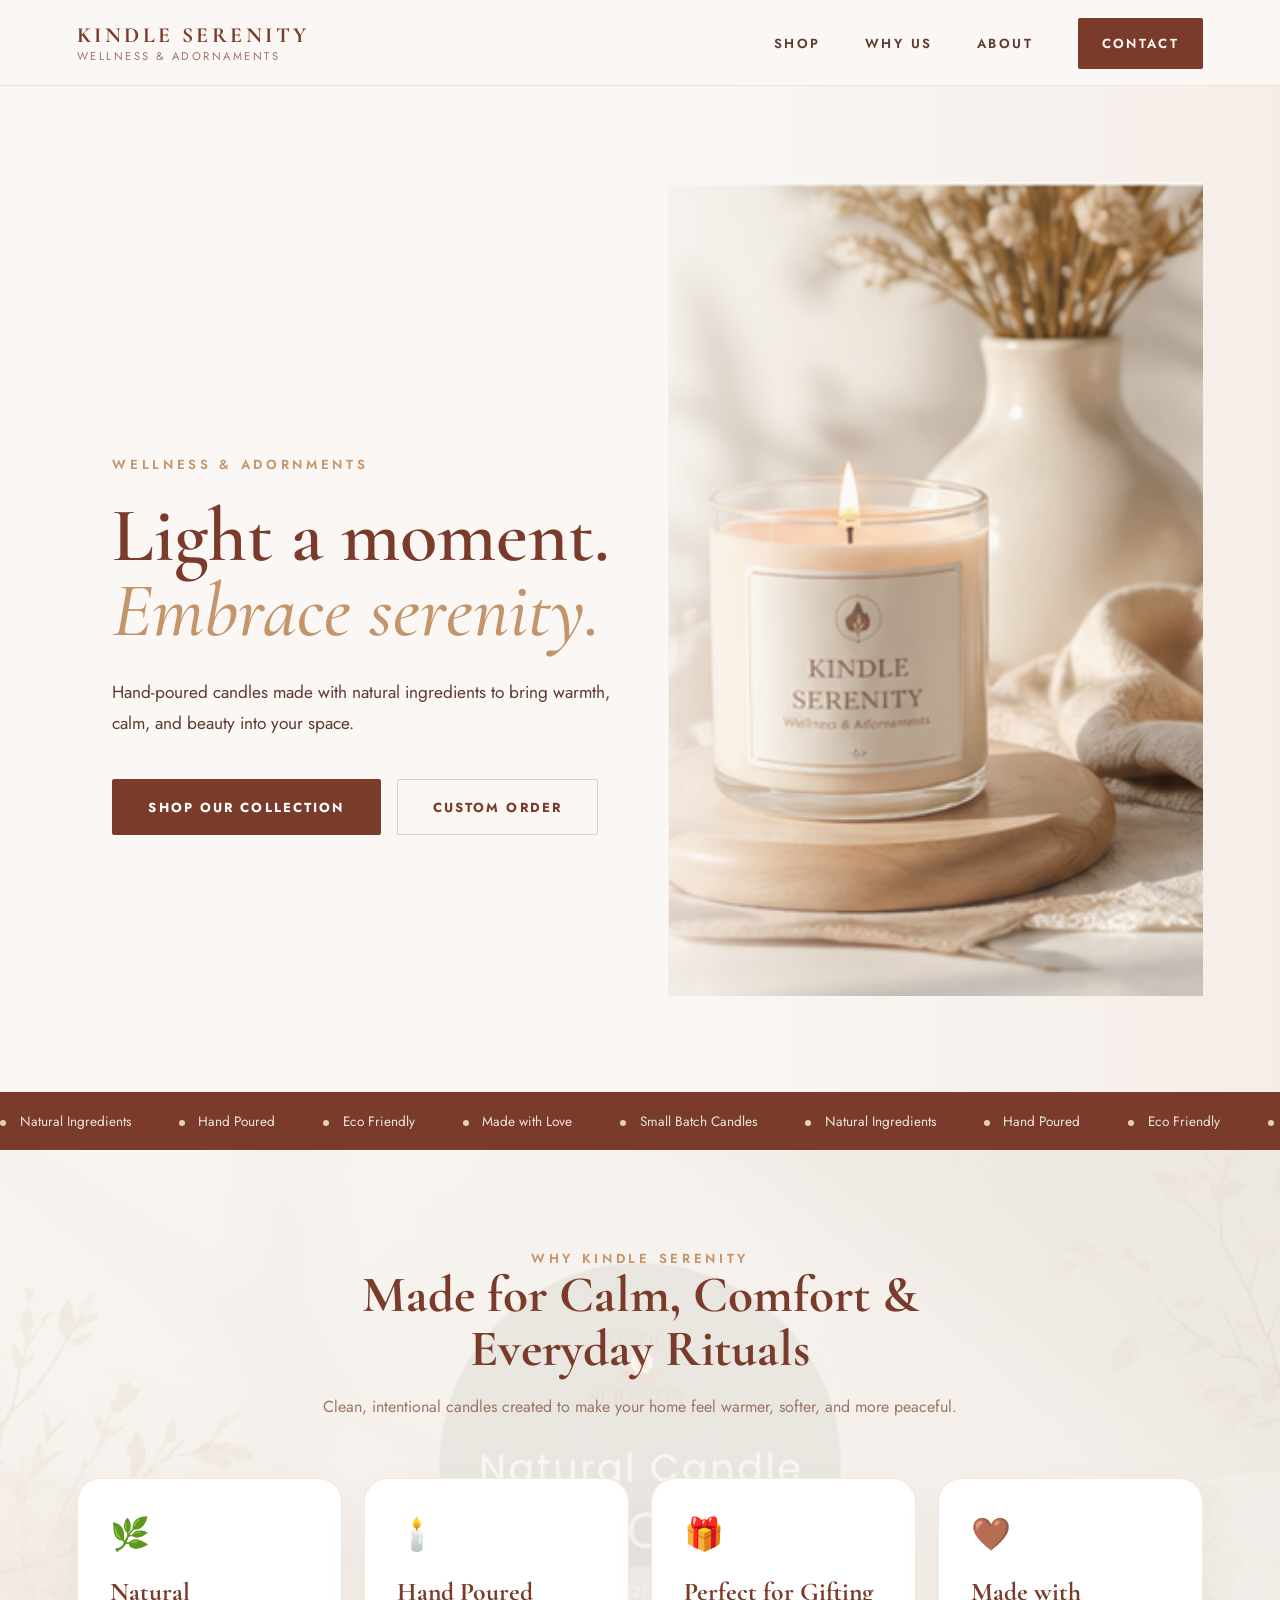
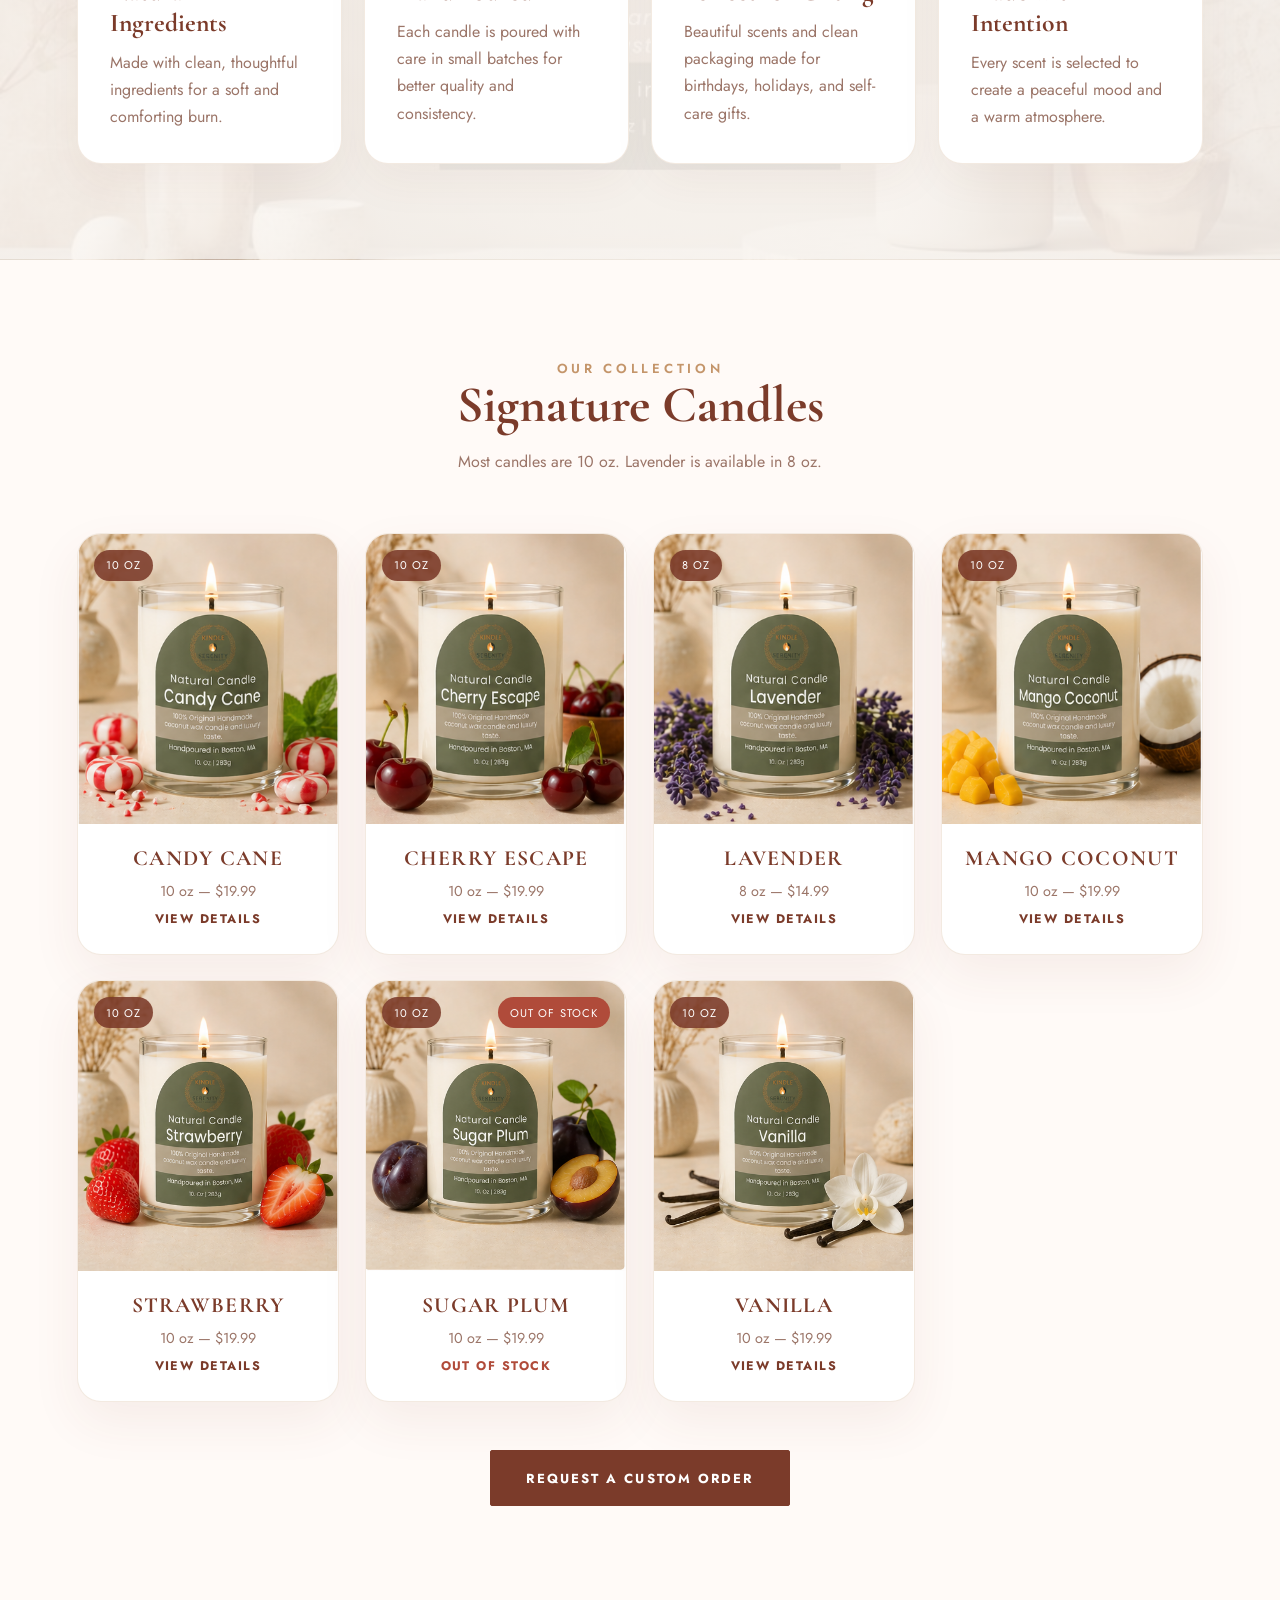
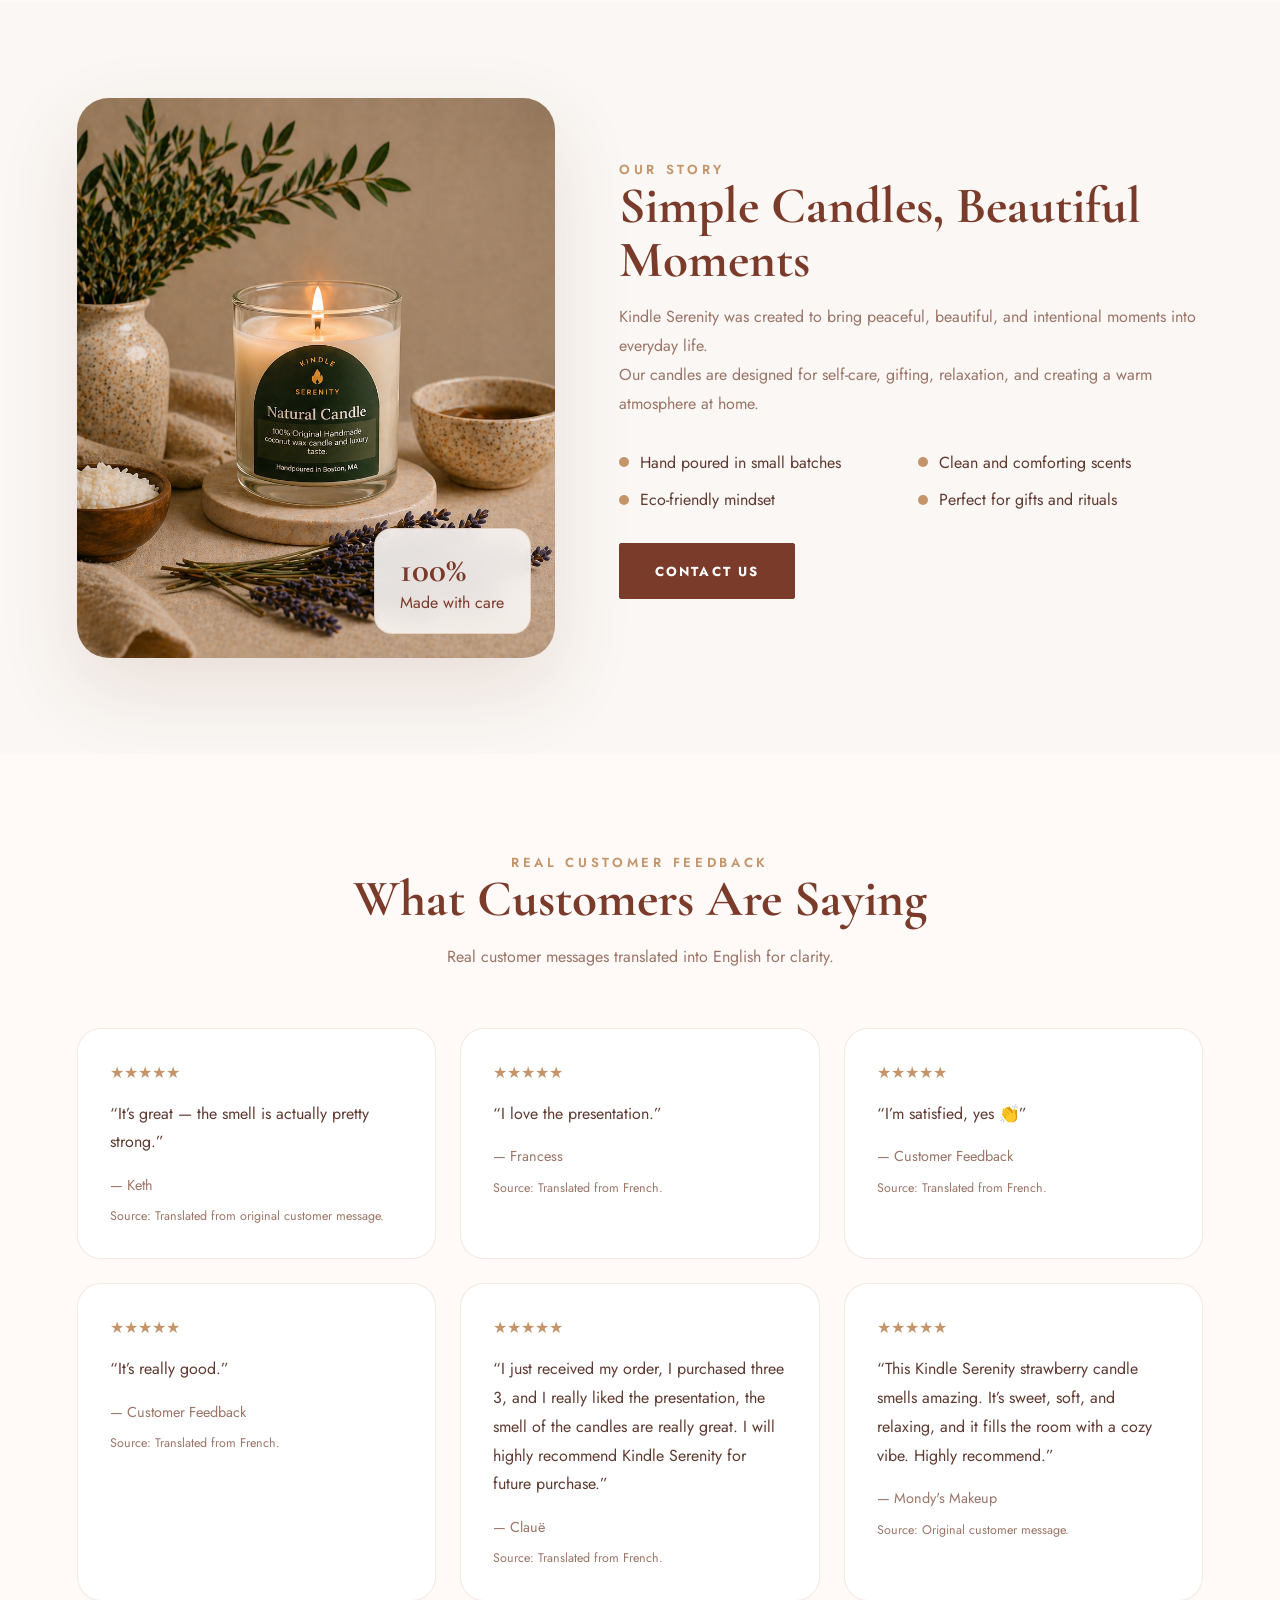
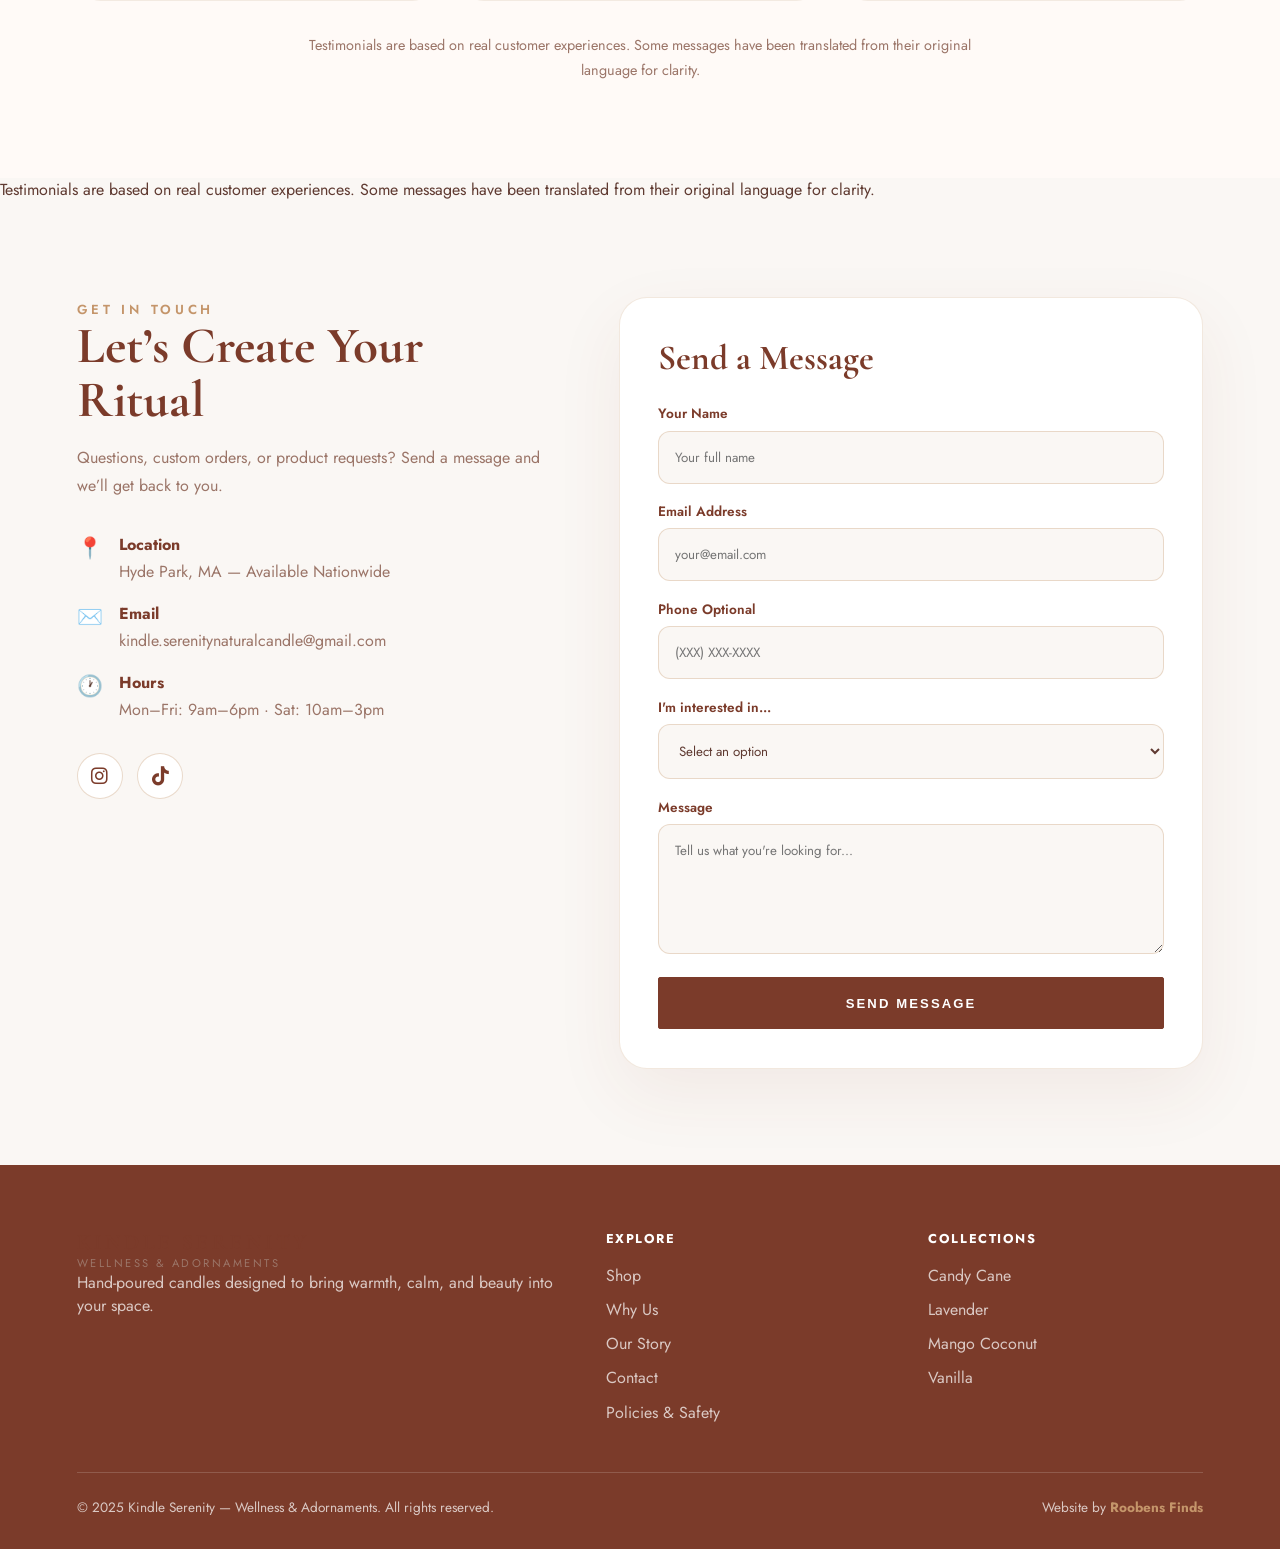
==== index.html @ 58df8ba9 "update product link" ====
<!DOCTYPE html>
<html lang="en">
<head>
  <meta charset="UTF-8" />
  <meta name="viewport" content="width=device-width, initial-scale=1.0" />

  <title>Kindle Serenity — Wellness & Adornaments</title>

  <meta name="description" content="Hand-poured candles and wellness products made with natural ingredients to bring warmth, calm, and beauty into your space." />
  <meta name="keywords" content="candles, wellness, handmade candles, soy candles, aromatherapy, gifts, Hyde Park MA" />

  <meta property="og:title" content="Kindle Serenity — Wellness & Adornaments" />
  <meta property="og:description" content="Hand-poured candles made with natural ingredients to bring warmth, calm, and beauty into your space." />
  <meta property="og:type" content="website" />
  <meta property="og:image" content="images/hero-candle.png" />

  <link rel="icon" type="image/x-icon" href="images/favicon.ico" />

  <link rel="preconnect" href="https://fonts.googleapis.com" />
  <link rel="preconnect" href="https://fonts.gstatic.com" crossorigin />
  <link href="https://fonts.googleapis.com/css2?family=Cormorant+Garamond:wght@400;500;600;700&family=Jost:wght@300;400;500;600&display=swap" rel="stylesheet" />

  <link rel="stylesheet" href="https://cdnjs.cloudflare.com/ajax/libs/font-awesome/6.5.1/css/all.min.css" />
  <link rel="stylesheet" href="style.css" />
</head>

<body>
  <nav>
    <a href="#home" class="nav-logo">
      <div class="nav-brand">
        <span class="brand-name">Kindle Serenity</span>
        <span class="brand-sub">Wellness & Adornaments</span>
      </div>
    </a>

    <ul class="nav-links">
      <li><a href="#shop">Shop</a></li>
      <li><a href="#services">Why Us</a></li>
      <li><a href="#about">About</a></li>
      <li><a href="#contact" class="nav-cta">Contact</a></li>
    </ul>

    <button class="hamburger" aria-label="Open menu">
      <span></span><span></span><span></span>
    </button>
  </nav>

  <div class="nav-overlay"></div>

  <div class="nav-mobile-menu">
    <button class="close-menu" aria-label="Close menu">✕</button>
    <a href="#shop">Shop</a>
    <a href="#services">Why Us</a>
    <a href="#about">About</a>
    <a href="#contact">Contact</a>
  </div>

  <section class="hero" id="home">
    <div class="hero-content">
      <span class="eyebrow">Wellness & Adornments</span>

      <h1 class="hero-title">Light a moment. <em>Embrace serenity.</em></h1>

      <p class="hero-subtitle">
        Hand-poured candles made with natural ingredients to bring warmth, calm, and beauty into your space.
      </p>

      <div class="hero-actions">
        <a href="#shop" class="btn-primary">Shop Our Collection</a>
        <a href="#contact" class="btn-outline">Custom Order</a>
      </div>
    </div>

    <div class="hero-image-wrap">
      <img src="images/hero-candle2.png" alt="Kindle Serenity candle lifestyle photo" />
      <div class="hero-image-overlay"></div>
    </div>
  </section>

 <div class="tagline-strip">
  <div class="tagline-track">
    <div class="tagline-content">
      <span class="tagline-item"><span class="dot"></span> Natural Ingredients</span>
      <span class="tagline-item"><span class="dot"></span> Hand Poured</span>
      <span class="tagline-item"><span class="dot"></span> Eco Friendly</span>
      <span class="tagline-item"><span class="dot"></span> Made with Love</span>
      <span class="tagline-item"><span class="dot"></span> Small Batch Candles</span>

      <!-- duplicate pou loop -->
      <span class="tagline-item"><span class="dot"></span> Natural Ingredients</span>
      <span class="tagline-item"><span class="dot"></span> Hand Poured</span>
      <span class="tagline-item"><span class="dot"></span> Eco Friendly</span>
      <span class="tagline-item"><span class="dot"></span> Made with Love</span>
      <span class="tagline-item"><span class="dot"></span> Small Batch Candles</span>
    </div>
  </div>
</div>

  <section class="services" id="services">
    <div class="section-header fade-up">
      <span class="eyebrow">Why Kindle Serenity</span>
      <h2>Made for Calm, Comfort & Everyday Rituals</h2>
      <p>Clean, intentional candles created to make your home feel warmer, softer, and more peaceful.</p>
    </div>

    <div class="services-grid">
      <div class="service-card fade-up">
        <div class="service-icon">🌿</div>
        <h3>Natural Ingredients</h3>
        <p>Made with clean, thoughtful ingredients for a soft and comforting burn.</p>
      </div>

      <div class="service-card fade-up">
        <div class="service-icon">🕯️</div>
        <h3>Hand Poured</h3>
        <p>Each candle is poured with care in small batches for better quality and consistency.</p>
      </div>

      <div class="service-card fade-up">
        <div class="service-icon">🎁</div>
        <h3>Perfect for Gifting</h3>
        <p>Beautiful scents and clean packaging made for birthdays, holidays, and self-care gifts.</p>
      </div>

      <div class="service-card fade-up">
        <div class="service-icon">🤎</div>
        <h3>Made with Intention</h3>
        <p>Every scent is selected to create a peaceful mood and a warm atmosphere.</p>
      </div>
    </div>
  </section>

  <section class="shop" id="shop">
    <div class="section-header fade-up">
      <span class="eyebrow">Our Collection</span>
      <h2>Signature Candles</h2>
      <p>Most candles are 10 oz. Lavender is available in 8 oz.</p>
    </div>

    <div class="products-grid">
      <button class="product-card product-open fade-up"
        data-name="Candy Cane"
        data-size="10 oz"
        data-price="19.99"
        data-stock="true"
        data-link="https://square.link/u/V3COmxSX"
        data-desc="A sweet holiday-inspired candle with a fresh candy cane aroma."
        data-made="100% original handmade coconut wax candle."
        data-benefit="Brings a cozy, cheerful, festive feeling to your space.">
        <div class="product-img">
          <img src="images/candy-cane.png" alt="Candy Cane candle" />
          <span class="product-badge">10 oz</span>
        </div>
        <div class="product-info">
          <div class="product-name">Candy Cane</div>
          <div class="product-sub">10 oz — $19.99</div>
          <div class="product-price">View Details</div>
        </div>
      </button>

      <button class="product-card product-open fade-up"
        data-name="Cherry Escape"
        data-size="10 oz"
        data-price="19.99"
        data-stock="true"
        data-link="https://square.link/u/duuDBmEb"
        data-desc="A soft cherry scent made for a sweet and relaxing mood."
        data-made="100% original handmade coconut wax candle."
        data-benefit="Helps your space feel warm, playful, and inviting.">
        <div class="product-img">
          <img src="images/cherry-escape.png" alt="Cherry Escape candle" />
          <span class="product-badge">10 oz</span>
        </div>
        <div class="product-info">
          <div class="product-name">Cherry Escape</div>
          <div class="product-sub">10 oz — $19.99</div>
          <div class="product-price">View Details</div>
        </div>
      </button>

      <button class="product-card product-open fade-up"
        data-name="Lavender"
        data-size="8 oz"
        data-price="14.99"
        data-stock="true"
        data-link="https://square.link/u/D8dSGrRm"
        data-desc="A calming lavender candle made for slow evenings and peaceful moments."
        data-made="100% original handmade coconut wax candle."
        data-benefit="Creates a relaxing mood for rest, self-care, and winding down.">
        <div class="product-img">
          <img src="images/lavender.png" alt="Lavender candle" />
          <span class="product-badge">8 oz</span>
        </div>
        <div class="product-info">
          <div class="product-name">Lavender</div>
          <div class="product-sub">8 oz — $14.99</div>
          <div class="product-price">View Details</div>
        </div>
      </button>

      <button class="product-card product-open fade-up"
        data-name="Mango Coconut"
        data-size="10 oz"
        data-price="19.99"
        data-stock="true"
        data-link="https://square.link/u/b38KRJji"
        data-desc="A tropical mango and coconut scent with a soft creamy finish."
        data-made="100% original handmade coconut wax candle."
        data-benefit="Makes your room feel fresh, sunny, and vacation-like.">
        <div class="product-img">
          <img src="images/mango-coconut.png" alt="Mango Coconut candle" />
          <span class="product-badge">10 oz</span>
        </div>
        <div class="product-info">
          <div class="product-name">Mango Coconut</div>
          <div class="product-sub">10 oz — $19.99</div>
          <div class="product-price">View Details</div>
        </div>
      </button>

      <button class="product-card product-open fade-up"
        data-name="Strawberry"
        data-size="10 oz"
        data-price="19.99"
        data-stock="true"
        data-link="https://square.link/u/KzMRFZJS"
        data-desc="A sweet strawberry candle with a soft fruity aroma."
        data-made="100% original handmade coconut wax candle."
        data-benefit="Adds a warm, sweet, and comforting scent to your home.">
        <div class="product-img">
          <img src="images/strawberry.png" alt="Strawberry candle" />
          <span class="product-badge">10 oz</span>
        </div>
        <div class="product-info">
          <div class="product-name">Strawberry</div>
          <div class="product-sub">10 oz — $19.99</div>
          <div class="product-price">View Details</div>
        </div>
      </button>

      <button class="product-card product-open fade-up"
        data-name="Sugar Plum"
        data-size="10 oz"
        data-price="19.99"
        data-stock="false"
        data-link="https://square.link/u/liQtali7"
        data-desc="A rich plum-inspired candle with a smooth sweet scent."
        data-made="100% original handmade coconut wax candle."
        data-benefit="Creates a soft, elegant, and cozy atmosphere.">
        <div class="product-img">
          <img src="images/sugar-plum.png" alt="Sugar Plum candle" />
          <span class="product-badge">10 oz</span>
          <span class="out-badge">Out of stock</span>
        </div>
        <div class="product-info">
          <div class="product-name">Sugar Plum</div>
          <div class="product-sub">10 oz — $19.99</div>
          <div class="product-price out-text">Out of Stock</div>
        </div>
      </button>

      <button class="product-card product-open fade-up"
        data-name="Vanilla"
        data-size="10 oz"
        data-price="19.99"
        data-stock="true"
        data-link="https://square.link/u/EAZxdTpg"
        data-desc="A classic vanilla candle with a soft creamy scent."
        data-made="100% original handmade coconut wax candle."
        data-benefit="Brings warmth, comfort, and a clean cozy feeling.">
        <div class="product-img">
          <img src="images/vanilla.png" alt="Vanilla candle" />
          <span class="product-badge">10 oz</span>
        </div>
        <div class="product-info">
          <div class="product-name">Vanilla</div>
          <div class="product-sub">10 oz — $19.99</div>
          <div class="product-price">View Details</div>
        </div>
      </button>
    </div>

    <a href="#contact" class="btn-primary fade-up">Request a Custom Order</a>
  </section>

  <div class="product-modal" id="productModal">
    <div class="product-modal-card">
      <button class="modal-close" id="modalClose" aria-label="Close product details">×</button>

      <img id="modalImg" src="images/hero-candle2.png" alt="Kindle Serenity candle" />

      <div class="modal-content">
        <span class="eyebrow" id="modalSize">10 oz</span>
        <h3 id="modalName">Candle</h3>
        <p id="modalDesc"></p>

        <div class="modal-detail">
          <strong>Made with:</strong>
          <span id="modalMade"></span>
        </div>

        <div class="modal-detail">
          <strong>Benefit:</strong>
          <span id="modalBenefit"></span>
        </div>

        <div class="modal-stock" id="modalStock"></div>

        <div class="modal-actions">
          <a id="buyButton" class="btn-primary" href="#" target="_blank" rel="noopener">Buy Now</a>
        </div>
      </div>
    </div>
  </div>

  <section class="about" id="about">
    <div class="about-image-wrap fade-up">
      <img src="images/about-page.png" alt="Kindle Serenity handmade candle" />
      <div class="about-accent-box">
        <span class="big-num">100%</span>
        <span>Made with care</span>
      </div>
    </div>

    <div class="about-content fade-up">
      <span class="eyebrow">Our Story</span>
      <h2>Simple Candles, Beautiful Moments</h2>

      <p>Kindle Serenity was created to bring peaceful, beautiful, and intentional moments into everyday life.</p>
      <p>Our candles are designed for self-care, gifting, relaxation, and creating a warm atmosphere at home.</p>

      <div class="about-values">
        <div class="value-item"><span class="value-icon"></span><span class="value-text">Hand poured in small batches</span></div>
        <div class="value-item"><span class="value-icon"></span><span class="value-text">Clean and comforting scents</span></div>
        <div class="value-item"><span class="value-icon"></span><span class="value-text">Eco-friendly mindset</span></div>
        <div class="value-item"><span class="value-icon"></span><span class="value-text">Perfect for gifts and rituals</span></div>
      </div>

      <a href="#contact" class="btn-primary">Contact Us</a>
    </div>
  </section>

  <section class="testimonials">
  <div class="section-header fade-up">
    <span class="eyebrow">Real Customer Feedback</span>
    <h2>What Customers Are Saying</h2>
    <p>Real customer messages translated into English for clarity.</p>
  </div>

  <div class="testimonials-grid">
    <div class="testimonial-card fade-up">
      <div class="stars">★★★★★</div>
      <p class="testimonial-text">“It’s great — the smell is actually pretty strong.”</p>
      <span class="testimonial-author">— Keth</span>
      <small class="testimonial-source">Source: Translated from original customer message.</small>
    </div>

    <div class="testimonial-card fade-up">
      <div class="stars">★★★★★</div>
      <p class="testimonial-text">“I love the presentation.”</p>
      <span class="testimonial-author">— Francess</span>
      <small class="testimonial-source">Source: Translated from French.</small>
    </div>

    <div class="testimonial-card fade-up">
      <div class="stars">★★★★★</div>
      <p class="testimonial-text">“I’m satisfied, yes 👏”</p>
      <span class="testimonial-author">— Customer Feedback</span>
      <small class="testimonial-source">Source: Translated from French.</small>
    </div>

    <div class="testimonial-card fade-up">
      <div class="stars">★★★★★</div>
      <p class="testimonial-text">“It’s really good.”</p>
      <span class="testimonial-author">— Customer Feedback</span>
      <small class="testimonial-source">Source: Translated from French.</small>
    </div>

    <div class="testimonial-card fade-up">
      <div class="stars">★★★★★</div>
      <p class="testimonial-text">“I just received my order, I purchased three 3, and I really liked the presentation, the smell of the candles are really great. I will highly recommend Kindle Serenity for future purchase.”</p>
      <span class="testimonial-author">— Clauë</span>
      <small class="testimonial-source">Source: Translated from French.</small>
    </div>

    <div class="testimonial-card fade-up">
      <div class="stars">★★★★★</div>
      <p class="testimonial-text">“This Kindle Serenity strawberry candle smells amazing. It’s sweet, soft, and relaxing, and it fills the room with a cozy vibe. Highly recommend.”</p>
      <span class="testimonial-author">— Mondy's Makeup</span>
      <small class="testimonial-source">Source: Original customer message.</small>
    </div>
  </div>

  <p class="testimonial-disclaimer">
    Testimonials are based on real customer experiences. Some messages have been translated from their original language for clarity.
  </p>
</section>

  <p class="disclaimer">
  Testimonials are based on real customer experiences. Some messages have been translated from their original language for clarity.
</p>

  <section class="contact" id="contact">
    <div class="contact-info fade-up">
      <span class="eyebrow">Get in Touch</span>
      <h2>Let’s Create Your Ritual</h2>
      <p>Questions, custom orders, or product requests? Send a message and we’ll get back to you.</p>

      <div class="contact-details">
        <div class="contact-item">
          <span class="contact-item-icon">📍</span>
          <div>
            <div class="contact-item-label">Location</div>
            <div class="contact-item-text">Hyde Park, MA — Available Nationwide</div>
          </div>
        </div>

        <div class="contact-item">
          <span class="contact-item-icon">✉️</span>
          <div>
            <div class="contact-item-label">Email</div>
            <div class="contact-item-text">kindle.serenitynaturalcandle@gmail.com</div>
          </div>
        </div>

        <div class="contact-item">
          <span class="contact-item-icon">🕐</span>
          <div>
            <div class="contact-item-label">Hours</div>
            <div class="contact-item-text">Mon–Fri: 9am–6pm · Sat: 10am–3pm</div>
          </div>
        </div>
      </div>

      <div class="social-links">
        <a href="https://www.instagram.com/kindleserenity26?igsh=MTl3ZnNjaGIzZ3Q0aQ%3D%3D&utm_source=qr" class="social-link" target="_blank" rel="noopener" aria-label="Instagram">
          <i class="fa-brands fa-instagram"></i>
        </a>

        <a href="https://www.tiktok.com/@kindleserenity?_r=1&_t=ZT-95xJ1RJvcyb" class="social-link" target="_blank" rel="noopener" aria-label="TikTok">
          <i class="fa-brands fa-tiktok"></i>
        </a>
      </div>
    </div>

    <div class="contact-form-wrap fade-up">
      <h3>Send a Message</h3>

      <form id="contactForm" action="https://formspree.io/f/xgodwnzk" method="POST">
        <div class="form-group">
          <label for="name">Your Name</label>
          <input type="text" id="name" name="name" placeholder="Your full name" required />
        </div>

        <div class="form-group">
          <label for="email">Email Address</label>
          <input type="email" id="email" name="email" placeholder="your@email.com" required />
        </div>

        <div class="form-group">
          <label for="phone">Phone Optional</label>
          <input type="tel" id="phone" name="phone" placeholder="(XXX) XXX-XXXX" />
        </div>

        <div class="form-group">
          <label for="interest">I'm interested in...</label>
          <select id="interest" name="interest">
            <option value="">Select an option</option>
            <option>Candles</option>
            <option>Custom Order</option>
            <option>Gift Set</option>
            <option>Wholesale / Bulk Order</option>
          </select>
        </div>

        <div class="form-group">
          <label for="message">Message</label>
          <textarea id="message" name="message" placeholder="Tell us what you're looking for..."></textarea>
        </div>

        <button type="submit" class="btn-submit">Send Message</button>
      </form>
    </div>
  </section>

  <footer>
    <div class="footer-grid">
      <div class="footer-brand">
        <div class="brand-name">Kindle Serenity</div>
        <div class="brand-sub">Wellness & Adornaments</div>
        <p>Hand-poured candles designed to bring warmth, calm, and beauty into your space.</p>
      </div>

      <div class="footer-col">
        <h4>Explore</h4>
        <ul>
          <li><a href="#shop">Shop</a></li>
          <li><a href="#services">Why Us</a></li>
          <li><a href="#about">Our Story</a></li>
          <li><a href="#contact">Contact</a></li>
          <li><a href="policy.html">Policies & Safety</a></li>
        </ul>
      </div>

      <div class="footer-col">
        <h4>Collections</h4>
        <ul>
          <li><a href="#shop">Candy Cane</a></li>
          <li><a href="#shop">Lavender</a></li>
          <li><a href="#shop">Mango Coconut</a></li>
          <li><a href="#shop">Vanilla</a></li>
        </ul>
      </div>
    </div>

    <div class="footer-bottom">
      <p>© 2025 Kindle Serenity — Wellness & Adornaments. All rights reserved.</p>
      <p>Website by <strong style="color:var(--tan)">Roobens Finds</strong></p>
    </div>
  </footer>

  <script src="main.js"></script>
</body>
</html>
---- style.css ----
:root {
  --cream: #f5ede8;
  --off-white: #faf7f4;
  --espresso: #7b3b2a;
  --tan: #c4956a;
  --soft-tan: #e8cebc;
  --text: #5f3a31;
  --muted: #9b7568;
  --line: rgba(123, 59, 42, 0.08);
  --danger: #b04b3a;
}

* {
  box-sizing: border-box;
  margin: 0;
  padding: 0;
}

html {
  scroll-behavior: smooth;
}

body {
  font-family: "Jost", sans-serif;
  background: var(--off-white);
  color: var(--text);
}

img {
  max-width: 100%;
  display: block;
}

a {
  color: inherit;
  text-decoration: none;
}

/* NAV */
nav {
  height: 86px;
  padding: 0 6%;
  display: flex;
  align-items: center;
  justify-content: space-between;
  background: rgba(250, 247, 244, 0.96);
  border-bottom: 1px solid rgba(196, 149, 106, 0.22);
  position: sticky;
  top: 0;
  z-index: 100;
  backdrop-filter: blur(14px);
}

.brand-name {
  font-family: "Cormorant Garamond", serif;
  display: block;
  font-size: 1.35rem;
  letter-spacing: 0.16em;
  text-transform: uppercase;
  color: var(--espresso);
  font-weight: 700;
}

.brand-sub {
  display: block;
  font-size: 0.7rem;
  letter-spacing: 0.22em;
  text-transform: uppercase;
  color: var(--muted);
}

.nav-links {
  list-style: none;
  display: flex;
  align-items: center;
  gap: 2.8rem;
}

.nav-links a {
  font-size: 0.82rem;
  letter-spacing: 0.18em;
  text-transform: uppercase;
  font-weight: 600;
  color: var(--text);
}

.nav-cta {
  background: var(--espresso);
  color: #fff !important;
  padding: 1rem 1.5rem;
  border-radius: 2px;
}

.hamburger,
.close-menu {
  display: none;
}

/* HERO */
.hero {
  min-height: calc(100vh - 86px);
  display: grid;
  grid-template-columns: 1.05fr 0.95fr;
  position: relative;
  overflow: hidden;
  background: linear-gradient(90deg, var(--off-white) 0%, var(--off-white) 52%, var(--cream) 100%);
}

.hero::before {
  content: "";
  position: absolute;
  top: 0;
  bottom: 0;
  left: 53%;
  width: 1px;
  background: linear-gradient(to bottom, transparent, rgba(123, 59, 42, 0.035), transparent);
  opacity: 0.55;
  z-index: 2;
}

.hero-content {
  padding: 13rem 6% 6rem;
  display: flex;
  flex-direction: column;
  justify-content: center;
  z-index: 3;
}

.eyebrow {
  color: var(--tan);
  text-transform: uppercase;
  letter-spacing: 0.28em;
  font-size: 0.82rem;
  font-weight: 600;
  margin-bottom: 1.5rem;
}

.hero-title {
  font-family: "Cormorant Garamond", serif;
  font-size: clamp(3.5rem, 6vw, 6.4rem);
  line-height: 0.98;
  color: var(--espresso);
  font-weight: 600;
  max-width: 740px;
  margin-bottom: 1.8rem;
}

.hero-title em {
  color: var(--tan);
  font-style: italic;
  font-weight: 500;
}

.hero-subtitle {
  max-width: 560px;
  font-size: 1.08rem;
  line-height: 1.8;
  color: var(--text);
  margin-bottom: 2.5rem;
}

.hero-actions {
  display: flex;
  gap: 1rem;
  flex-wrap: wrap;
}

.btn-primary,
.btn-outline,
.btn-submit {
  display: inline-flex;
  align-items: center;
  justify-content: center;
  padding: 1.1rem 2.2rem;
  border-radius: 2px;
  text-transform: uppercase;
  letter-spacing: 0.16em;
  font-size: 0.82rem;
  font-weight: 700;
  cursor: pointer;
}

.btn-primary,
.btn-submit {
  background: var(--espresso);
  color: #fff;
  border: 1px solid var(--espresso);
}

.btn-outline {
  background: transparent;
  color: var(--espresso);
  border: 1px solid rgba(123, 59, 42, 0.22);
}

.hero-image-wrap {
  position: relative;
  height: calc(100vh - 86px);
  overflow: hidden;
  border-left: 1px solid rgba(123, 59, 42, 0.035);
}

.hero-image-wrap img {
  width: 100%;
  height: 100%;
  object-fit: cover;
  object-position: center;
  filter: saturate(0.95) contrast(0.98);
}

.hero-image-overlay {
  position: absolute;
  inset: 0;
  background: linear-gradient(90deg, rgba(250, 247, 244, 0.72) 0%, rgba(250, 247, 244, 0.22) 35%, rgba(250, 247, 244, 0.04) 100%);
}

/* TAGLINE */
.tagline-strip {
  background: var(--espresso);
  padding: 1.2rem 0;
  overflow: hidden;
  position: relative;
}

.tagline-track {
  width: 100%;
  overflow: hidden;
}

.tagline-content {
  display: flex;
  gap: 3rem;
  width: max-content;
  animation: scrollTagline 20s linear infinite;
}

.tagline-item {
  color: rgba(255,255,255,0.85);
  font-size: 0.85rem;
  white-space: nowrap;
}

.dot {
  width: 6px;
  height: 6px;
  background: var(--soft-tan);
  border-radius: 50%;
  display: inline-block;
  margin-right: 0.6rem;
}

@keyframes scrollTagline {
  0% {
    transform: translateX(0%);
  }
  100% {
    transform: translateX(-50%);
  }
}

/* SECTIONS */
section {
  padding: 6rem 6%;
}

.section-header {
  text-align: center;
  max-width: 720px;
  margin: 0 auto 3.5rem;
}

.section-header h2,
.about-content h2,
.contact-info h2 {
  font-family: "Cormorant Garamond", serif;
  color: var(--espresso);
  font-size: clamp(2.4rem, 4vw, 4rem);
  line-height: 1.05;
  margin-bottom: 1rem;
}

.section-header p,
.about-content p,
.contact-info p {
  color: var(--muted);
  line-height: 1.8;
  font-size: 1rem;
}

/* SERVICES */
.services {
  position: relative;
  background:
    linear-gradient(
      rgba(250, 247, 244, 0.88),
      rgba(250, 247, 244, 0.88)
    ),
    url("images/services-bg.png");
  background-size: cover;
  background-position: center;
  background-repeat: no-repeat;
}

.services-grid,
.services .section-header {
  position: relative;
  z-index: 2;
}

.services-grid {
  display: grid;
  grid-template-columns: repeat(4, 1fr);
  gap: 1.4rem;
}

.service-card {
  background: #fff;
  border: 1px solid rgba(196, 149, 106, 0.2);
  padding: 2rem;
  border-radius: 24px;
  box-shadow: 0 18px 45px rgba(123, 59, 42, 0.05);
}

.service-icon {
  font-size: 2rem;
  margin-bottom: 1.2rem;
}

.service-card h3 {
  font-family: "Cormorant Garamond", serif;
  color: var(--espresso);
  font-size: 1.6rem;
  margin-bottom: 0.7rem;
}

.service-card p {
  color: var(--muted);
  line-height: 1.7;
}

/* PRODUCTS */
.shop {
  background: #fffaf7;
  text-align: center;
}

.products-grid {
  display: grid;
  grid-template-columns: repeat(4, 1fr);
  gap: 1.6rem;
  margin-bottom: 3rem;
}

.product-card {
  background: #fff;
  border-radius: 24px;
  overflow: hidden;
  border: 1px solid rgba(196, 149, 106, 0.2);
  box-shadow: 0 20px 50px rgba(123, 59, 42, 0.07);
  transition: transform 0.25s ease, box-shadow 0.25s ease;
  padding: 0;
  cursor: pointer;
  font-family: inherit;
  text-align: left;
}

.product-card:hover {
  transform: translateY(-6px);
  box-shadow: 0 30px 70px rgba(123, 59, 42, 0.12);
}

.product-img {
  position: relative;
  height: 290px;
  background: var(--cream);
  overflow: hidden;
}

.product-img img {
  width: 100%;
  height: 100%;
  object-fit: cover;
}

.product-badge,
.out-badge {
  position: absolute;
  top: 1rem;
  border-radius: 999px;
  color: white;
  padding: 0.45rem 0.75rem;
  font-size: 0.7rem;
  letter-spacing: 0.1em;
  text-transform: uppercase;
}

.product-badge {
  left: 1rem;
  background: rgba(123, 59, 42, 0.88);
}

.out-badge {
  right: 1rem;
  background: var(--danger);
}

.product-info {
  padding: 1.3rem 1rem 1.6rem;
  text-align: center;
}

.product-name {
  font-family: "Cormorant Garamond", serif;
  color: var(--espresso);
  text-transform: uppercase;
  font-weight: 700;
  letter-spacing: 0.06em;
  font-size: 1.35rem;
}

.product-sub {
  color: var(--muted);
  font-size: 0.9rem;
  margin: 0.6rem 0;
}

.product-price {
  color: var(--espresso);
  font-weight: 700;
  text-transform: uppercase;
  letter-spacing: 0.12em;
  font-size: 0.78rem;
}

.out-text {
  color: var(--danger);
}

/* PRODUCT MODAL */
.product-modal {
  position: fixed;
  inset: 0;
  background: rgba(52, 30, 22, 0.45);
  backdrop-filter: blur(8px);
  display: none;
  align-items: center;
  justify-content: center;
  padding: 1.5rem;
  z-index: 999;
}

.product-modal.active {
  display: flex;
}

.product-modal-card {
  width: min(920px, 100%);
  background: var(--off-white);
  border-radius: 28px;
  overflow: hidden;
  display: grid;
  grid-template-columns: 0.9fr 1fr;
  position: relative;
  box-shadow: 0 40px 120px rgba(0, 0, 0, 0.25);
}

.product-modal-card img {
  width: 100%;
  height: 100%;
  min-height: 480px;
  object-fit: cover;
}

.modal-content {
  padding: 3rem;
}

.modal-content h3 {
  font-family: "Cormorant Garamond", serif;
  color: var(--espresso);
  font-size: 3rem;
  text-transform: uppercase;
  line-height: 1;
  margin-bottom: 1rem;
}

.modal-content p {
  color: var(--muted);
  line-height: 1.8;
  margin-bottom: 1.4rem;
}

.modal-detail {
  display: grid;
  gap: 0.3rem;
  margin-bottom: 1rem;
  color: var(--muted);
}

.modal-detail strong {
  color: var(--espresso);
}

.modal-stock {
  margin-top: 1rem;
  color: var(--danger);
  font-weight: 700;
}

.modal-actions {
  display: flex;
  gap: 1rem;
  flex-wrap: wrap;
  margin-top: 2rem;
}

.modal-close {
  position: absolute;
  top: 1rem;
  right: 1rem;
  width: 42px;
  height: 42px;
  border-radius: 999px;
  border: 1px solid rgba(123, 59, 42, 0.18);
  background: rgba(250, 247, 244, 0.92);
  color: var(--espresso);
  font-size: 1.8rem;
  cursor: pointer;
  z-index: 3;
}

/* ABOUT */
.about {
  display: grid;
  grid-template-columns: 0.9fr 1.1fr;
  gap: 4rem;
  align-items: center;
  background: var(--off-white);
}

.about-image-wrap {
  position: relative;
  border-radius: 32px;
  overflow: hidden;
  box-shadow: 0 30px 80px rgba(123, 59, 42, 0.13);
}

.about-image-wrap img {
  width: 100%;
  height: 560px;
  object-fit: cover;
}

.about-accent-box {
  position: absolute;
  bottom: 1.5rem;
  right: 1.5rem;
  background: rgba(250, 247, 244, 0.9);
  backdrop-filter: blur(10px);
  padding: 1.2rem 1.6rem;
  border-radius: 18px;
  color: var(--espresso);
  border: 1px solid rgba(196, 149, 106, 0.28);
}

.big-num {
  font-family: "Cormorant Garamond", serif;
  display: block;
  font-size: 2.2rem;
  font-weight: 700;
}

.about-values {
  display: grid;
  grid-template-columns: repeat(2, 1fr);
  gap: 0.9rem;
  margin: 2rem 0;
}

.value-item {
  display: flex;
  gap: 0.7rem;
  align-items: center;
  color: var(--text);
}

.value-icon {
  width: 10px;
  height: 10px;
  border-radius: 50%;
  background: var(--tan);
}

/* TESTIMONIALS */
.testimonials {
  background: #fffaf7;
}

.testimonials-grid {
  display: grid;
  grid-template-columns: repeat(3, 1fr);
  gap: 1.5rem;
}

.testimonial-card {
  background: #fff;
  border-radius: 24px;
  padding: 2rem;
  border: 1px solid rgba(196, 149, 106, 0.2);
}

.stars {
  color: var(--tan);
  margin-bottom: 1rem;
}

.testimonial-text {
  color: var(--text);
  line-height: 1.8;
  margin-bottom: 1rem;
}

.testimonial-author {
  color: var(--muted);
  font-size: 0.9rem;
}

/* CONTACT */
.contact {
  display: grid;
  grid-template-columns: 0.9fr 1.1fr;
  gap: 4rem;
  background: var(--off-white);
}

.contact-details {
  display: grid;
  gap: 1.2rem;
  margin: 2rem 0;
}

.contact-item {
  display: flex;
  gap: 1rem;
  align-items: flex-start;
}

.contact-item-icon {
  font-size: 1.3rem;
}

.contact-item-label {
  font-weight: 700;
  color: var(--espresso);
  margin-bottom: 0.25rem;
}

.contact-item-text {
  color: var(--muted);
}

.social-links {
  display: flex;
  gap: 0.9rem;
}

.social-link {
  width: 46px;
  height: 46px;
  border-radius: 999px;
  background: #fff;
  border: 1px solid rgba(196, 149, 106, 0.35);
  color: var(--espresso);
  display: flex;
  align-items: center;
  justify-content: center;
  font-size: 1.2rem;
  transition: 0.25s ease;
}

.social-link:hover {
  background: var(--espresso);
  color: #fff;
  transform: translateY(-3px);
}

.contact-form-wrap {
  background: #fff;
  border-radius: 28px;
  padding: 2.4rem;
  border: 1px solid rgba(196, 149, 106, 0.22);
  box-shadow: 0 25px 70px rgba(123, 59, 42, 0.07);
}

.contact-form-wrap h3 {
  font-family: "Cormorant Garamond", serif;
  color: var(--espresso);
  font-size: 2.2rem;
  margin-bottom: 1.5rem;
}

.form-group {
  margin-bottom: 1.1rem;
}

label {
  display: block;
  color: var(--espresso);
  font-size: 0.85rem;
  margin-bottom: 0.45rem;
  font-weight: 600;
}

input,
select,
textarea {
  width: 100%;
  border: 1px solid rgba(196, 149, 106, 0.32);
  background: var(--off-white);
  padding: 1rem;
  border-radius: 12px;
  color: var(--text);
  font-family: inherit;
}

textarea {
  min-height: 130px;
  resize: vertical;
}

.btn-submit {
  width: 100%;
}

/* FOOTER */
footer {
  background: var(--espresso);
  color: #fff;
  padding: 4rem 6% 2rem;
}

.footer-grid {
  display: grid;
  grid-template-columns: 1.4fr 0.8fr 0.8fr;
  gap: 3rem;
  margin-bottom: 3rem;
}

.footer-brand p,
.footer-col a,
.footer-bottom {
  color: rgba(255, 255, 255, 0.72);
}

.footer-col h4 {
  color: #fff;
  margin-bottom: 1rem;
  letter-spacing: 0.12em;
  text-transform: uppercase;
  font-size: 0.8rem;
}

.footer-col ul {
  list-style: none;
  display: grid;
  gap: 0.7rem;
}

.footer-bottom {
  border-top: 1px solid rgba(255, 255, 255, 0.16);
  padding-top: 1.5rem;
  display: flex;
  justify-content: space-between;
  gap: 1rem;
  font-size: 0.85rem;
}

/* MOBILE */
.nav-mobile-menu,
.nav-overlay {
  display: none;
}

.fade-up {
  opacity: 1;
  transform: translateY(0);
}

@media (max-width: 1000px) {
  .hero,
  .about,
  .contact {
    grid-template-columns: 1fr;
  }

  .hero {
    min-height: auto;
  }

  .hero::before {
    display: none;
  }

  .hero-content {
    padding: 7rem 6% 3rem;
  }

  .hero-image-wrap {
    height: 520px;
    border-left: 0;
  }

  .services-grid,
  .products-grid {
    grid-template-columns: repeat(2, 1fr);
  }

  .testimonials-grid {
    grid-template-columns: 1fr;
  }
}

@media (max-width: 760px) {
  nav {
    height: 74px;
  }

  .nav-links {
    display: none;
  }

  .hamburger {
    display: grid;
    gap: 5px;
    background: transparent;
    border: 0;
  }

  .hamburger span {
    width: 26px;
    height: 2px;
    background: var(--espresso);
  }

  .nav-mobile-menu.active,
  .nav-overlay.active {
    display: flex;
  }

  .nav-overlay.active {
    position: fixed;
    inset: 0;
    background: rgba(40, 20, 12, 0.35);
    z-index: 200;
  }

  .nav-mobile-menu.active {
    position: fixed;
    right: 0;
    top: 0;
    width: min(320px, 86vw);
    height: 100vh;
    background: var(--off-white);
    z-index: 201;
    flex-direction: column;
    padding: 2rem;
    gap: 1.2rem;
    box-shadow: -20px 0 60px rgba(0, 0, 0, 0.12);
  }

  .close-menu {
    display: block;
    align-self: flex-end;
    background: transparent;
    border: 0;
    color: var(--espresso);
    font-size: 1.4rem;
  }

  .hero-title {
    font-size: 3.2rem;
  }

  .hero-actions {
    flex-direction: column;
  }

  .btn-primary,
  .btn-outline {
    width: 100%;
  }

  .services-grid,
  .products-grid,
  .about-values,
  .footer-grid {
    grid-template-columns: 1fr;
  }

  .product-img {
    height: 320px;
  }

  .product-modal-card {
    grid-template-columns: 1fr;
    max-height: 92vh;
    overflow-y: auto;
  }

  .product-modal-card img {
    min-height: 300px;
  }

  .modal-content {
    padding: 2rem;
  }

  .modal-content h3 {
    font-size: 2.2rem;
  }

  .modal-actions .btn-primary {
    width: 100%;
  }

  .footer-bottom {
    flex-direction: column;
  }
}

.testimonial-source {
  display: block;
  margin-top: 0.7rem;
  color: var(--muted);
  font-size: 0.78rem;
  line-height: 1.5;
}

.testimonial-disclaimer {
  max-width: 720px;
  margin: 2rem auto 0;
  color: var(--muted);
  text-align: center;
  font-size: 0.9rem;
  line-height: 1.7;
}

.policy-page {
  background: var(--off-white);
  min-height: calc(100vh - 86px);
}

.policy-wrap {
  max-width: 980px;
  margin: 0 auto;
}

.policy-wrap h1 {
  font-family: "Cormorant Garamond", serif;
  color: var(--espresso);
  font-size: clamp(3rem, 5vw, 5rem);
  line-height: 1;
  margin-bottom: 2.5rem;
}

.policy-card {
  background: #fff;
  border: 1px solid rgba(196, 149, 106, 0.22);
  border-radius: 28px;
  padding: 2.2rem;
  margin-bottom: 1.5rem;
  box-shadow: 0 20px 60px rgba(123, 59, 42, 0.06);
}

.policy-card h2 {
  font-family: "Cormorant Garamond", serif;
  color: var(--espresso);
  font-size: 2.4rem;
  margin-bottom: 1rem;
}

.policy-card h3 {
  color: var(--espresso);
  font-size: 1rem;
  margin: 1.4rem 0 0.4rem;
}

.policy-card p {
  color: var(--muted);
  line-height: 1.8;
}
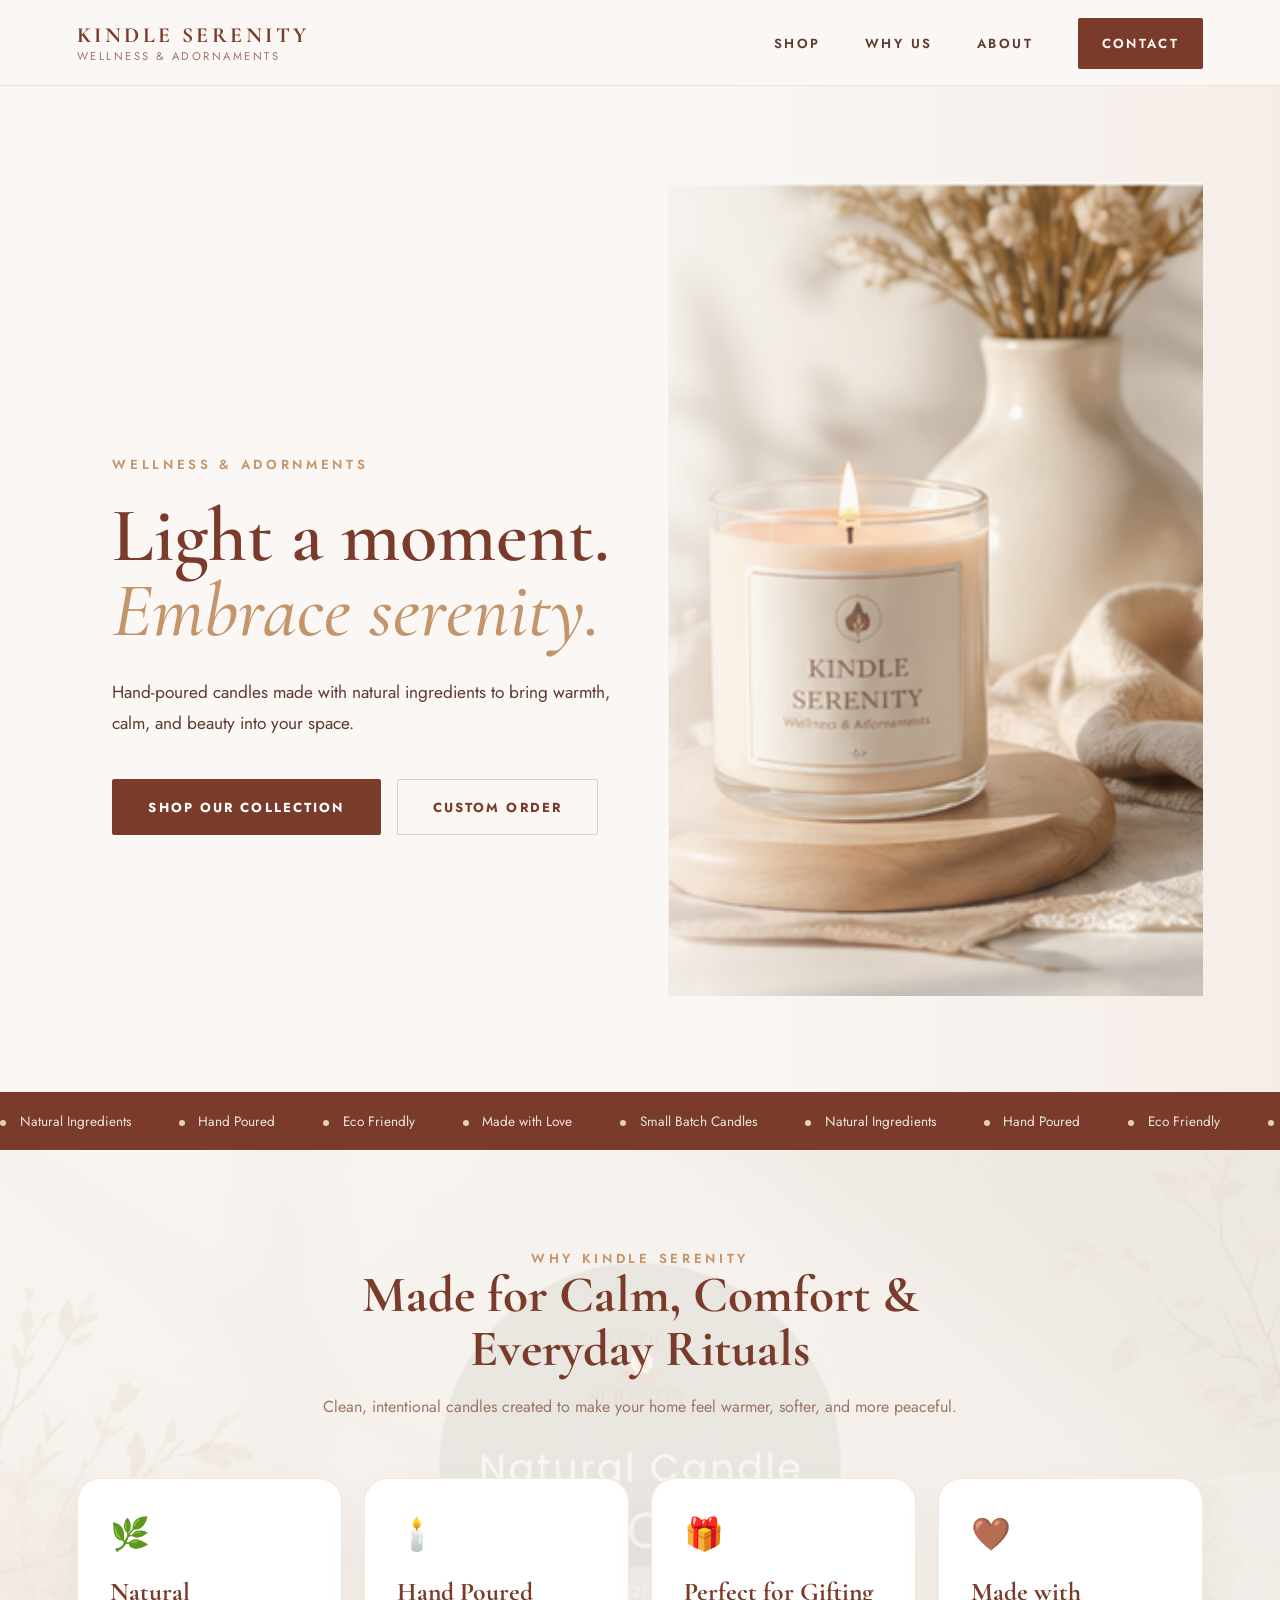
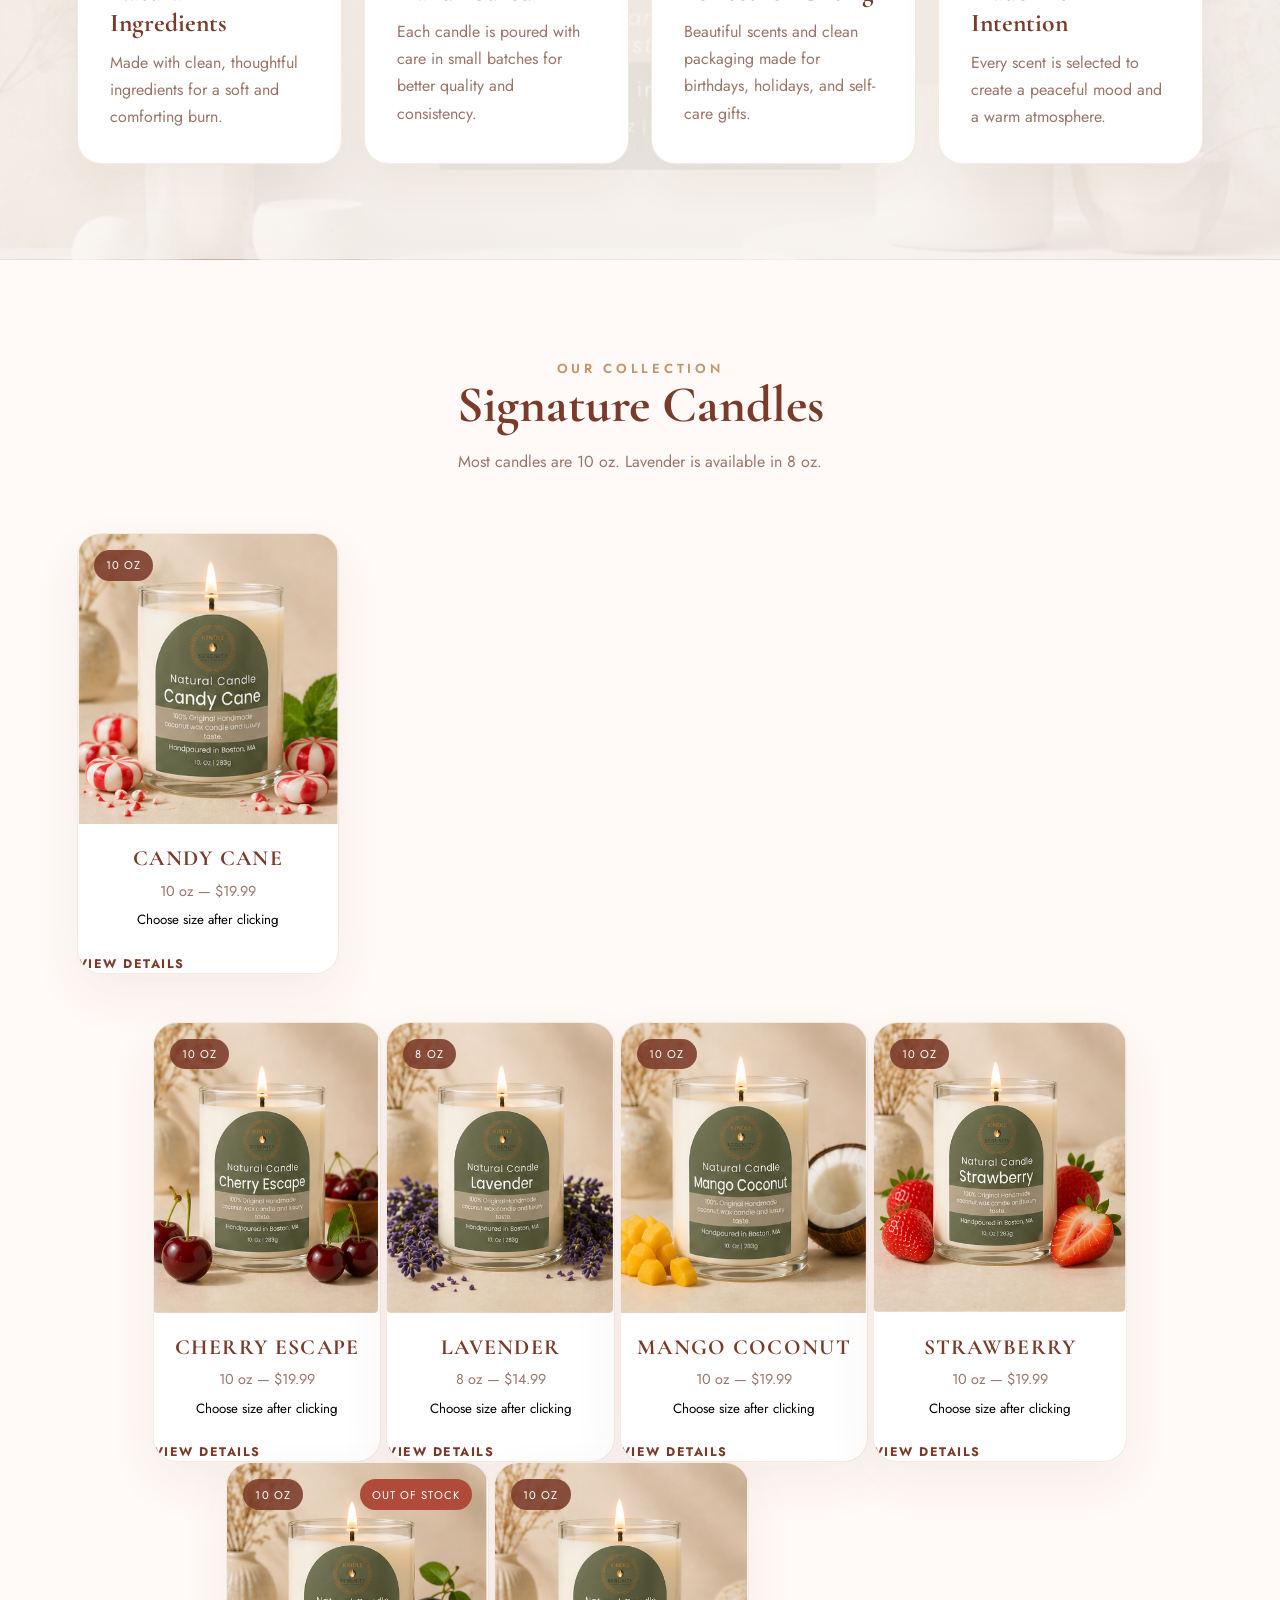
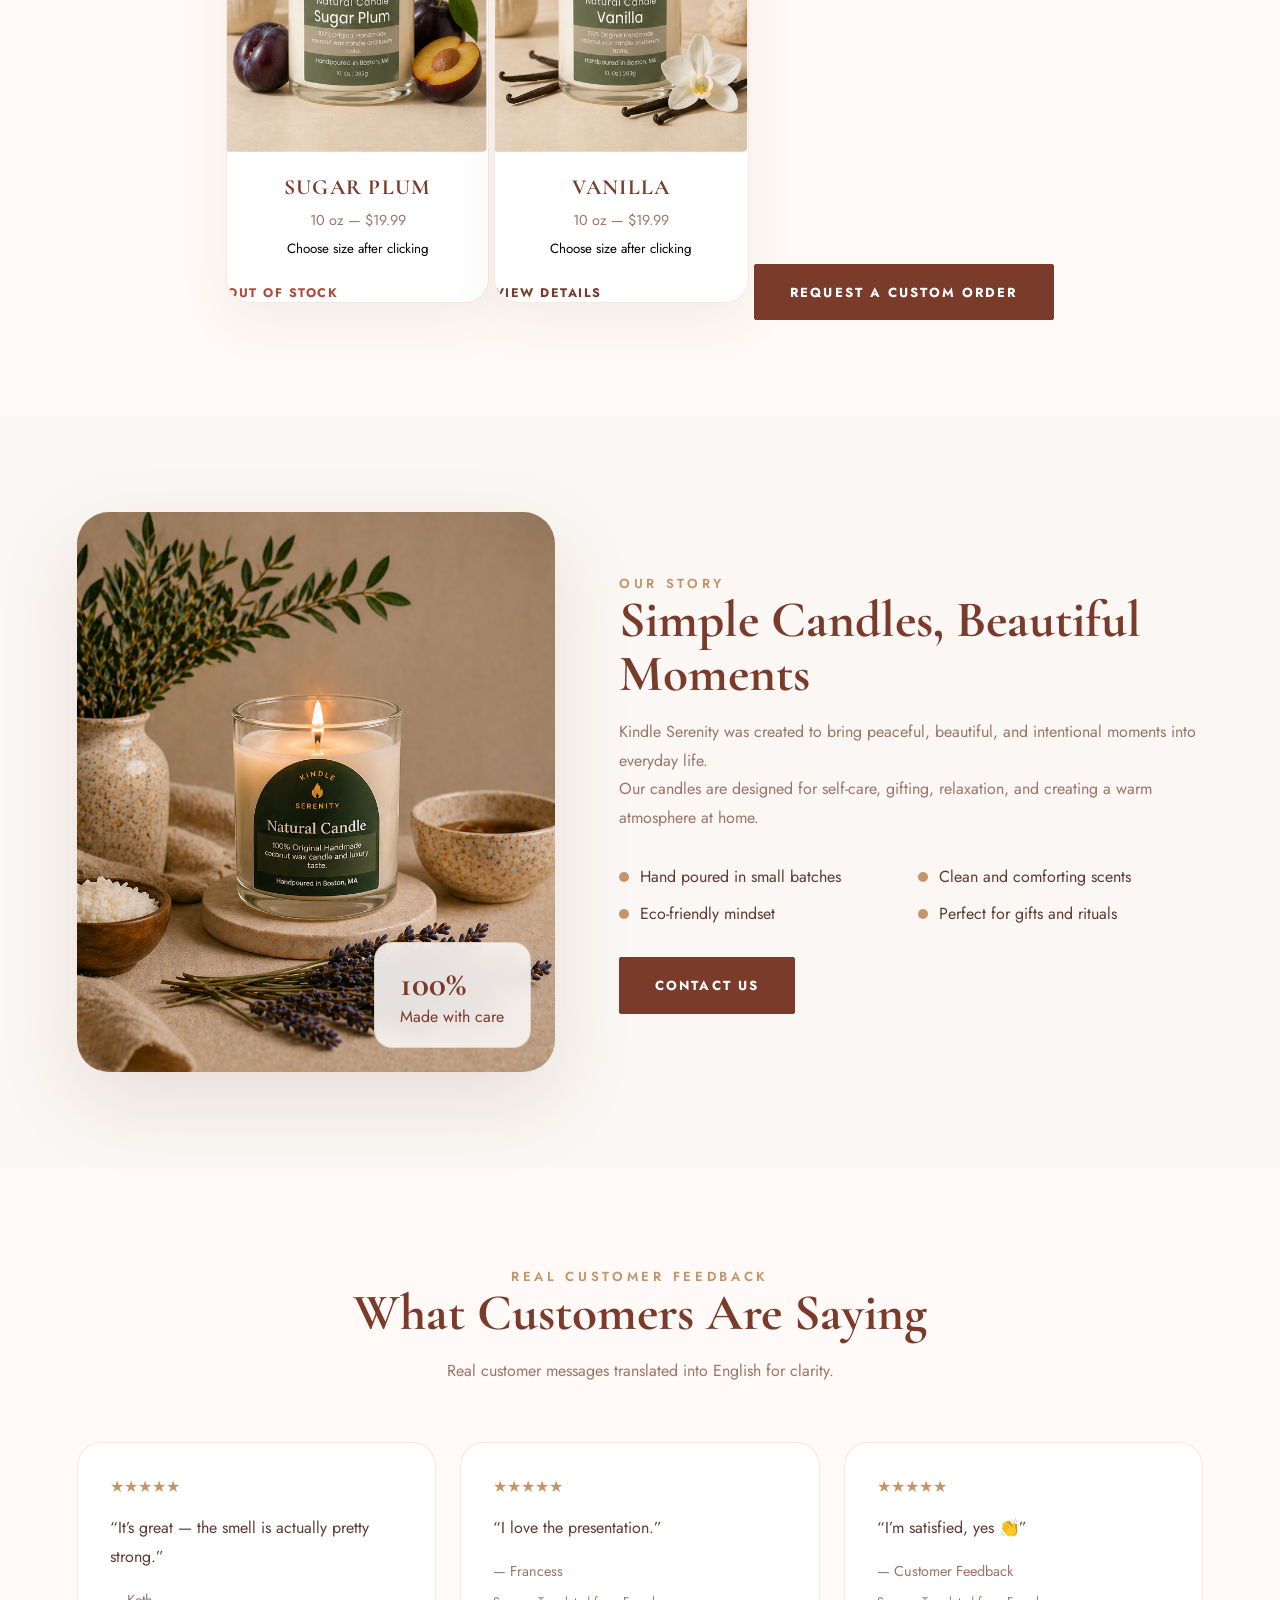
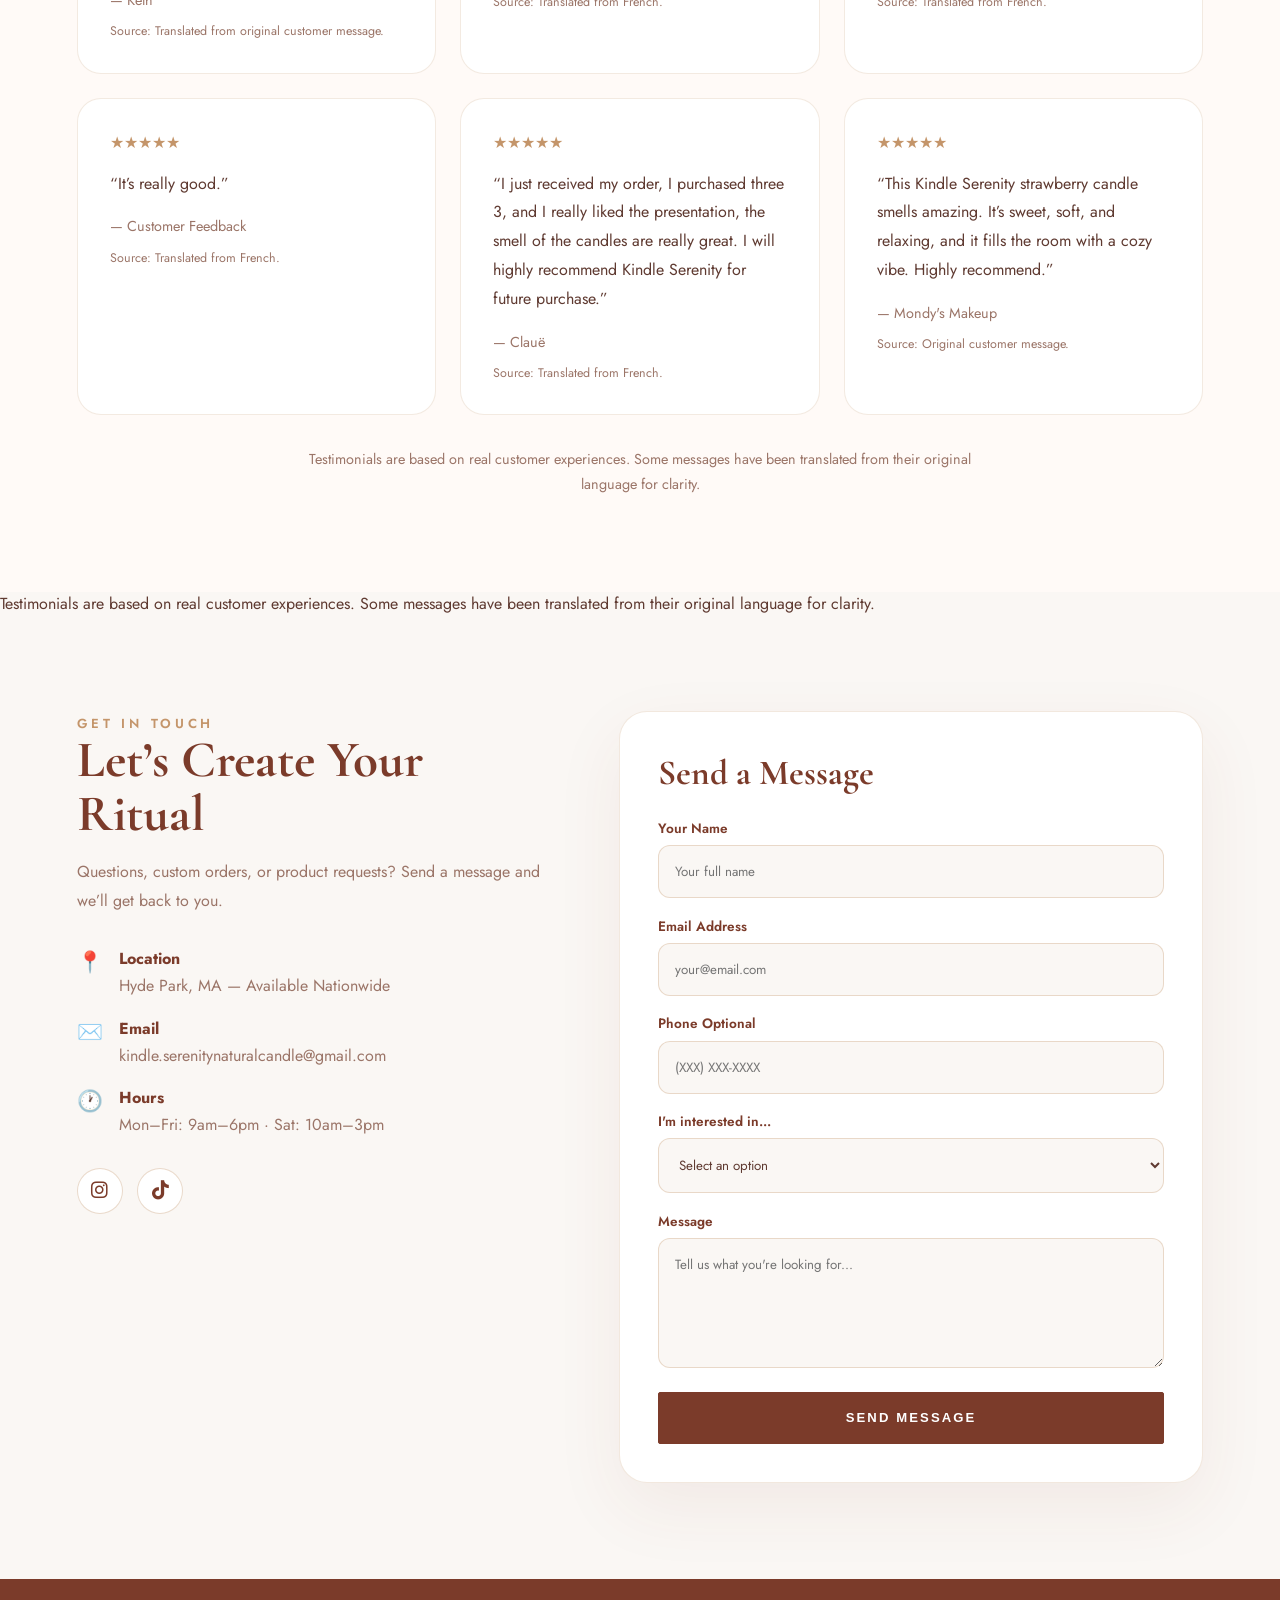
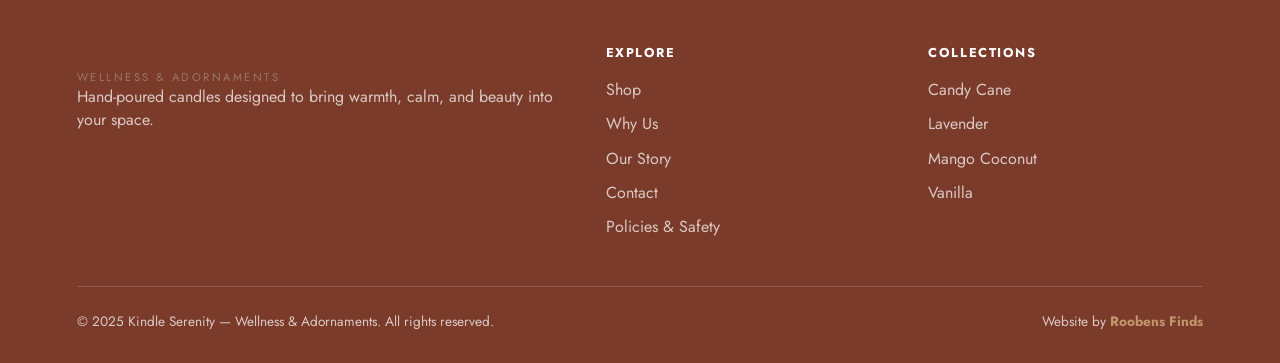
==== commit d12e2c97: "create checkout page and update all changes" ====
--- a/index.html
+++ b/index.html
@@ -153,7 +153,7 @@
         </div>
         <div class="product-info">
           <div class="product-name">Candy Cane</div>
-          <div class="product-sub">10 oz — $19.99</div>
+          <div class="product-sub">10 oz — $19.99</div>Choose size after clicking</div>
           <div class="product-price">View Details</div>
         </div>
       </button>
@@ -173,7 +173,7 @@
         </div>
         <div class="product-info">
           <div class="product-name">Cherry Escape</div>
-          <div class="product-sub">10 oz — $19.99</div>
+          <div class="product-sub">10 oz — $19.99</div>Choose size after clicking</div>
           <div class="product-price">View Details</div>
         </div>
       </button>
@@ -193,7 +193,7 @@
         </div>
         <div class="product-info">
           <div class="product-name">Lavender</div>
-          <div class="product-sub">8 oz — $14.99</div>
+          <div class="product-sub">8 oz — $14.99</div>Choose size after clicking</div>
           <div class="product-price">View Details</div>
         </div>
       </button>
@@ -213,7 +213,7 @@
         </div>
         <div class="product-info">
           <div class="product-name">Mango Coconut</div>
-          <div class="product-sub">10 oz — $19.99</div>
+          <div class="product-sub">10 oz — $19.99</div>Choose size after clicking</div>
           <div class="product-price">View Details</div>
         </div>
       </button>
@@ -233,7 +233,7 @@
         </div>
         <div class="product-info">
           <div class="product-name">Strawberry</div>
-          <div class="product-sub">10 oz — $19.99</div>
+          <div class="product-sub">10 oz — $19.99</div>Choose size after clicking</div>
           <div class="product-price">View Details</div>
         </div>
       </button>
@@ -254,7 +254,7 @@
         </div>
         <div class="product-info">
           <div class="product-name">Sugar Plum</div>
-          <div class="product-sub">10 oz — $19.99</div>
+          <div class="product-sub">10 oz — $19.99</div>Choose size after clicking</div>
           <div class="product-price out-text">Out of Stock</div>
         </div>
       </button>
@@ -274,7 +274,7 @@
         </div>
         <div class="product-info">
           <div class="product-name">Vanilla</div>
-          <div class="product-sub">10 oz — $19.99</div>
+          <div class="product-sub">10 oz — $19.99</div>Choose size after clicking</div>
           <div class="product-price">View Details</div>
         </div>
       </button>
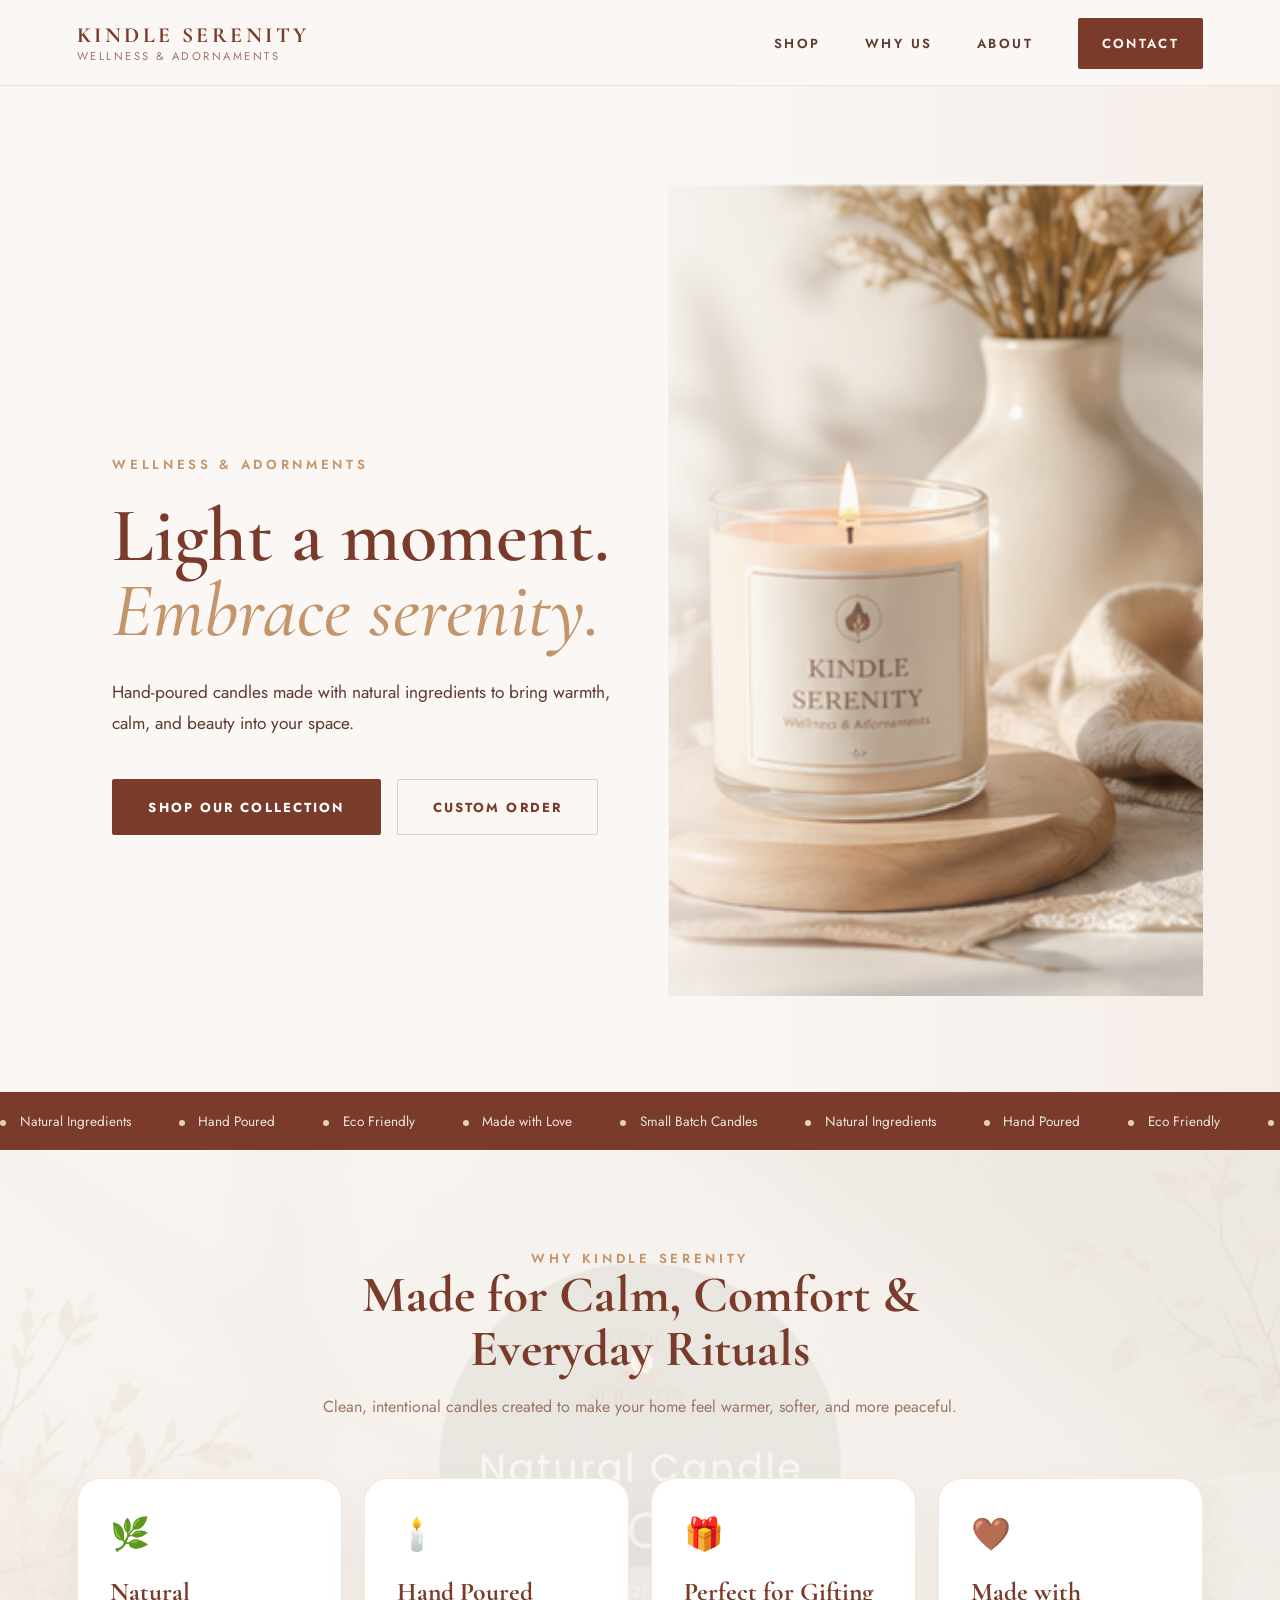
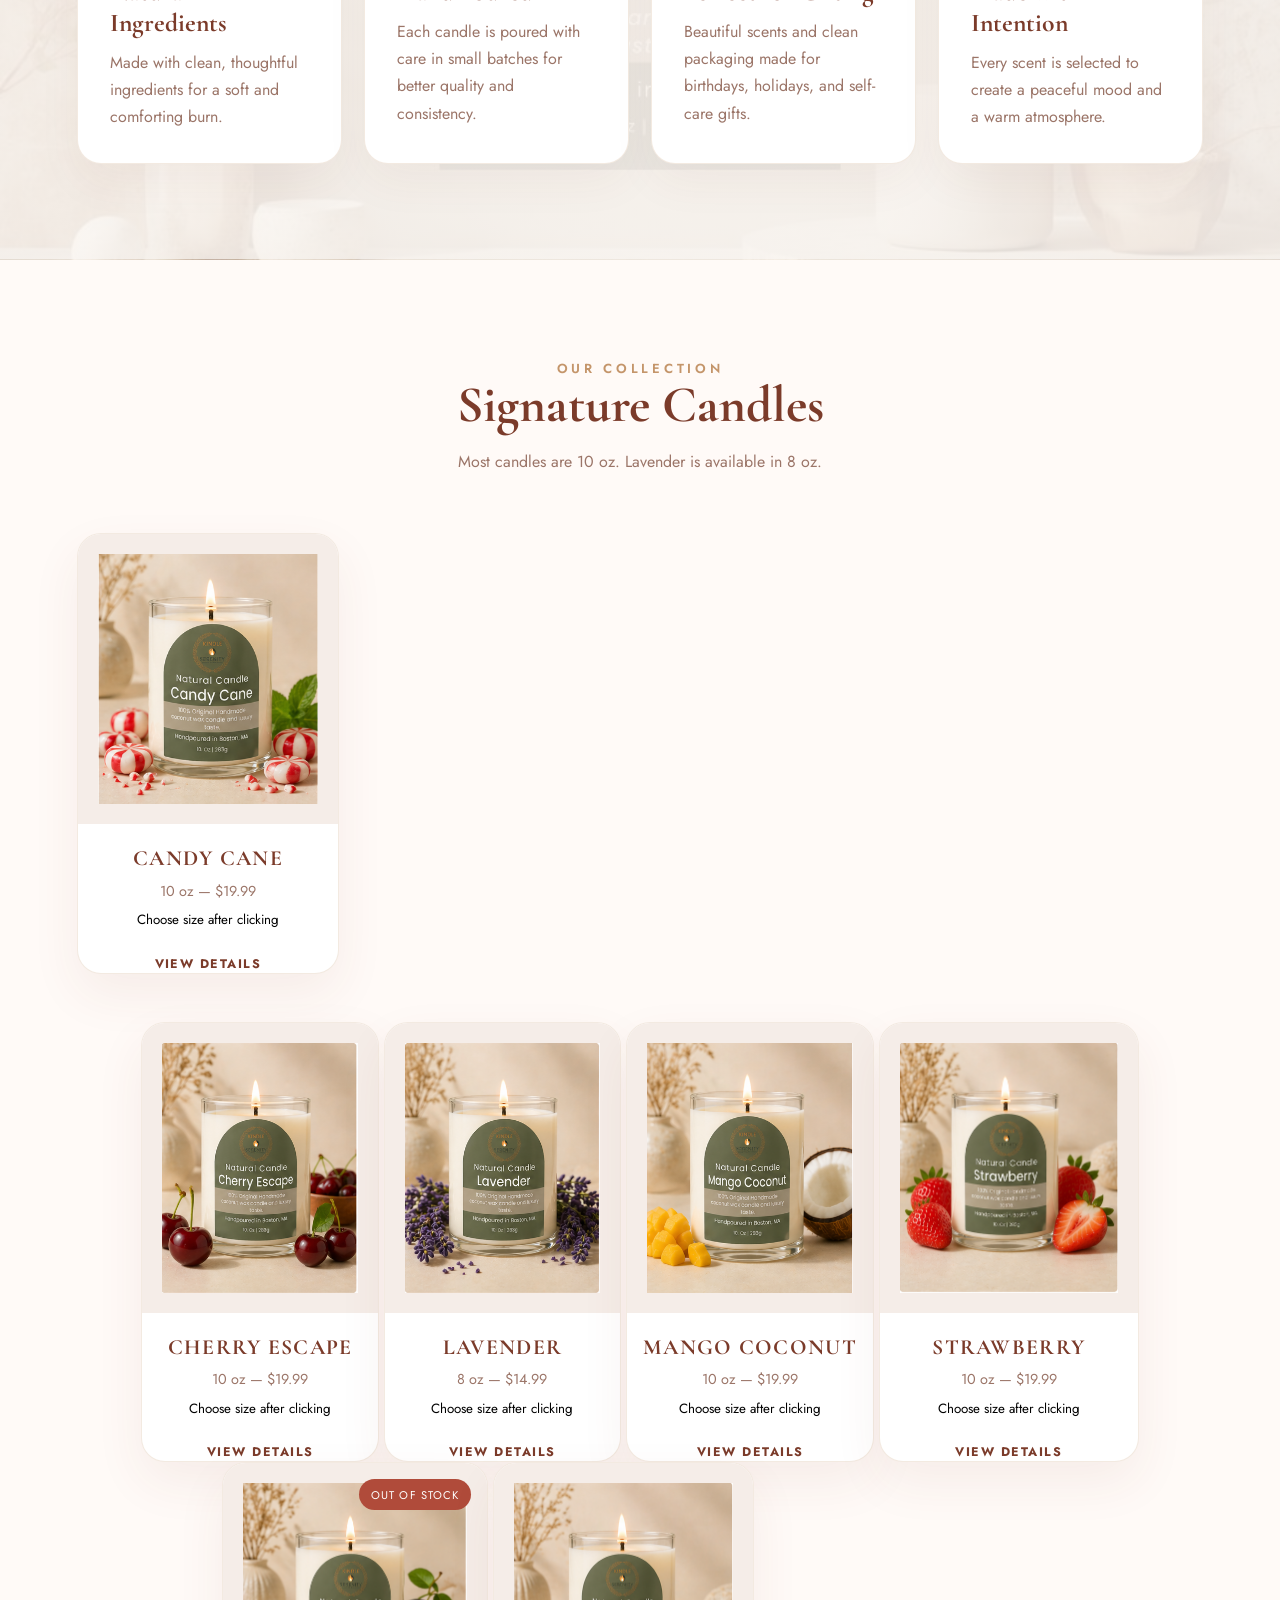
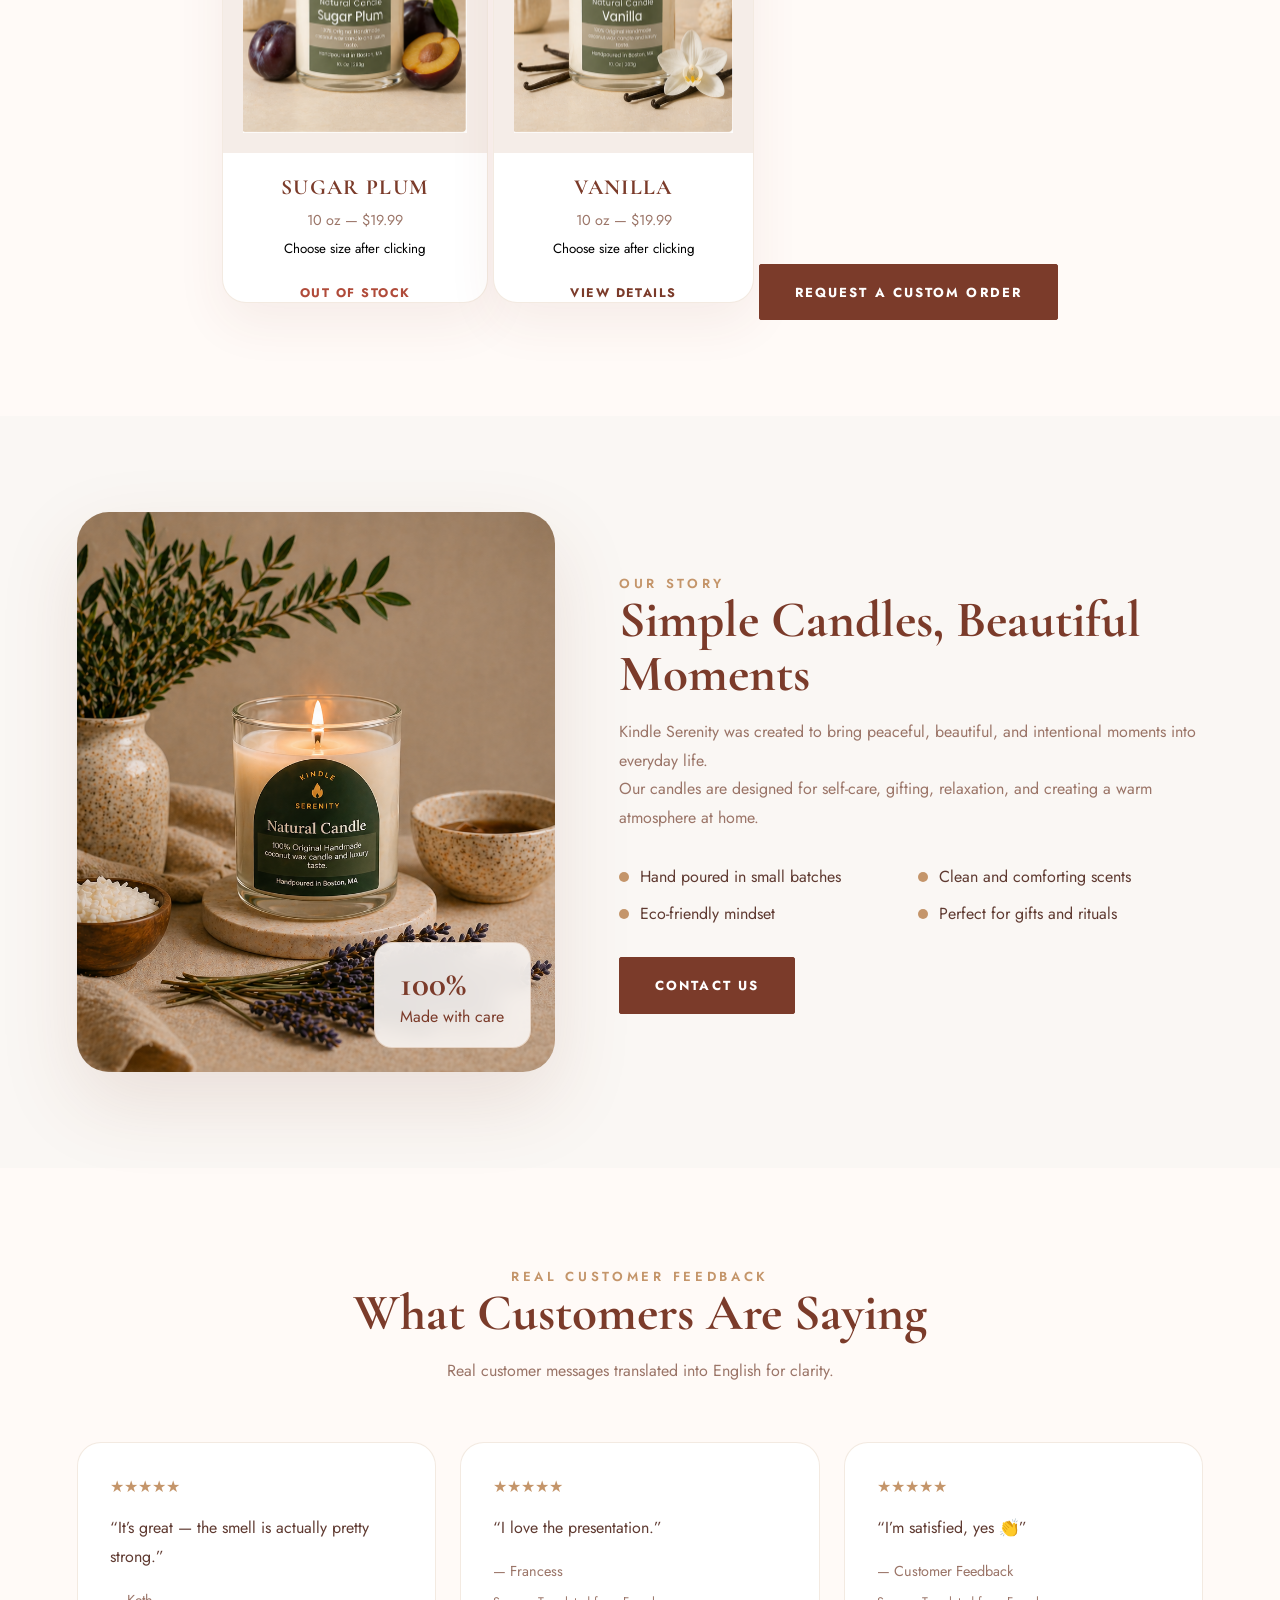
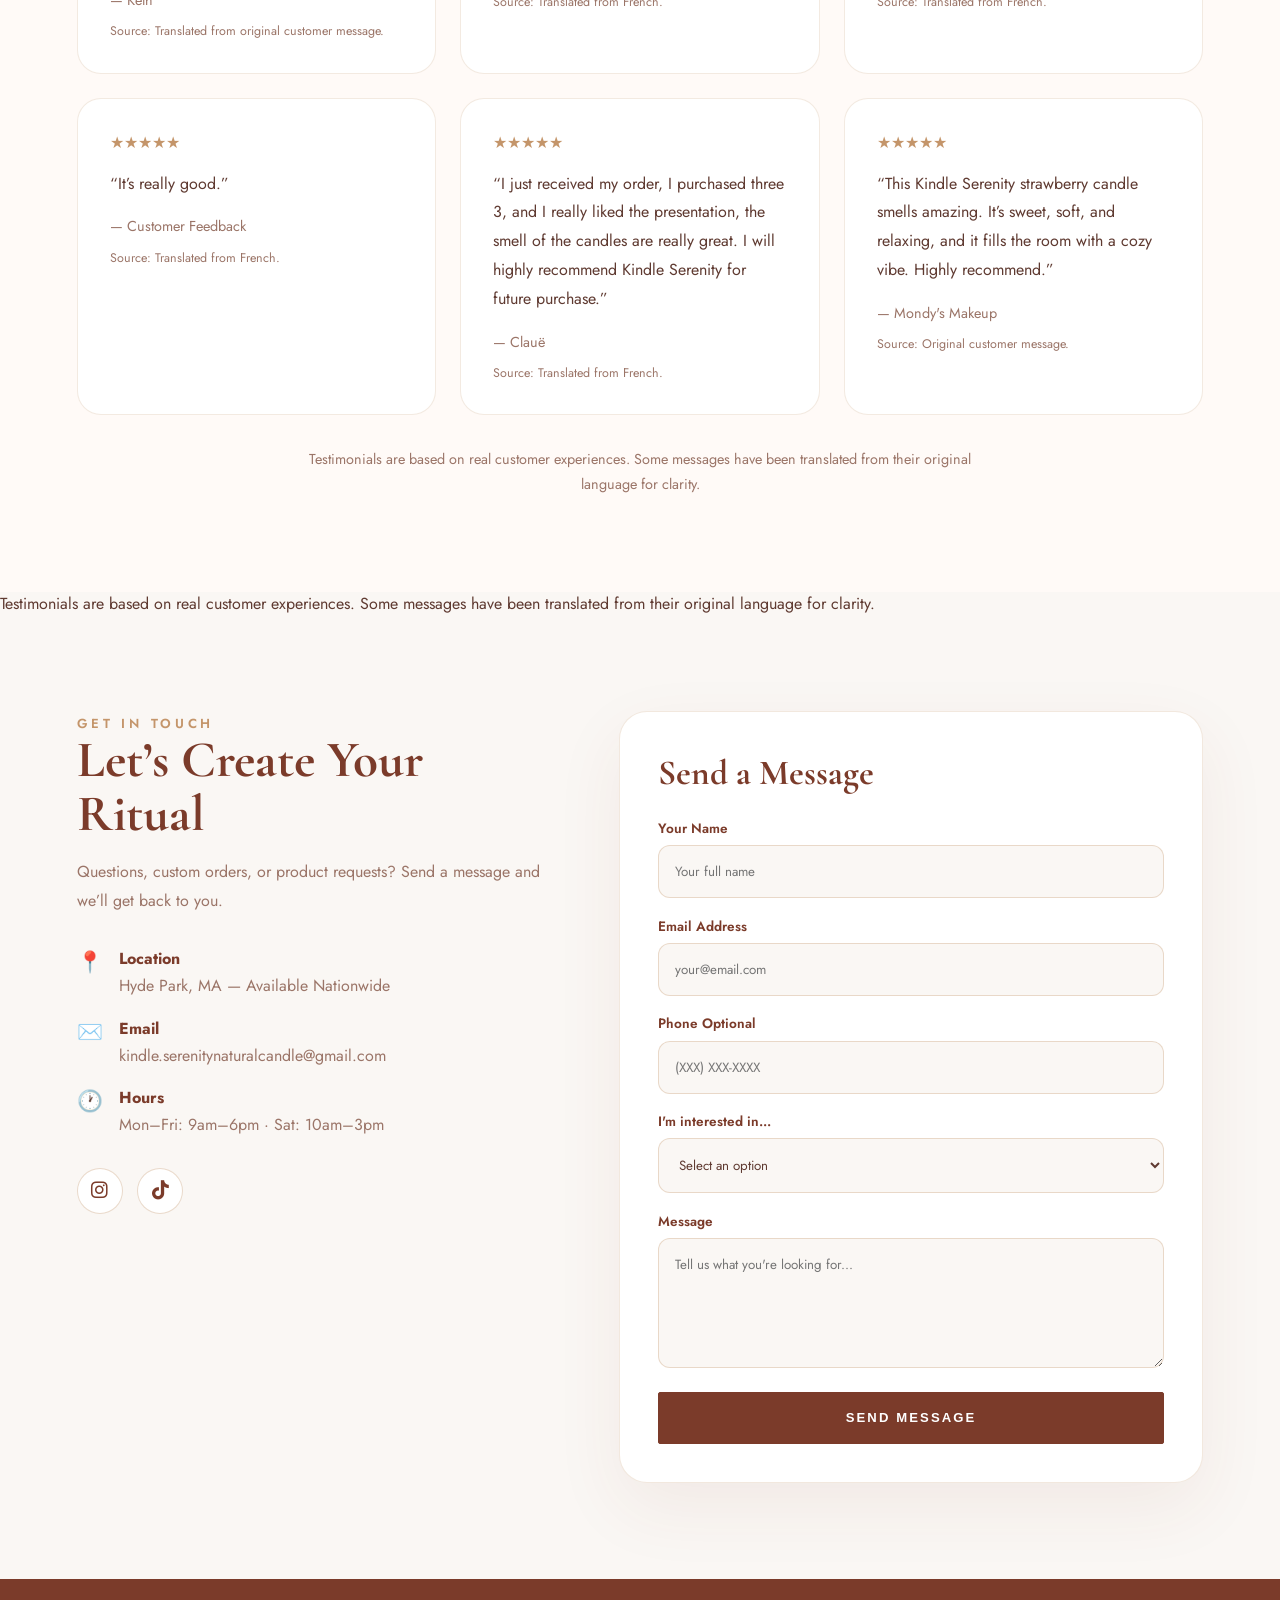
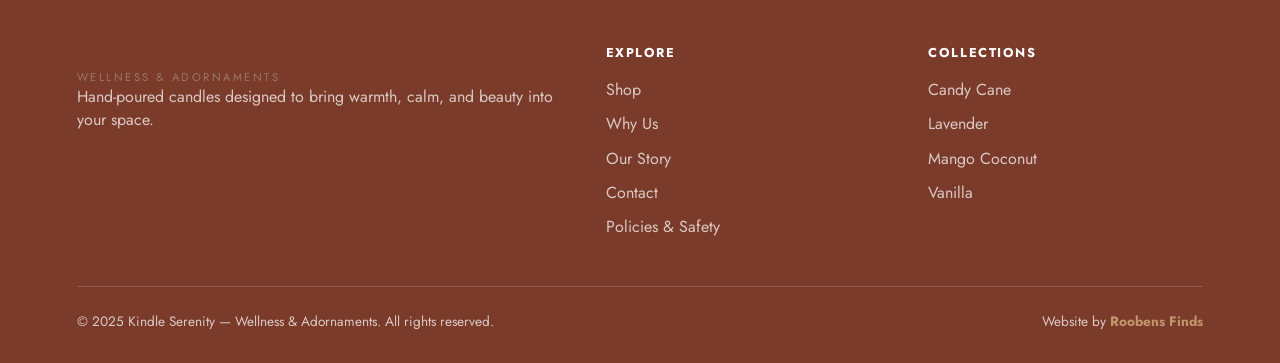
==== commit 95688ea7: "update all changes" ====
--- a/index.html
+++ b/index.html
@@ -149,7 +149,7 @@
         data-benefit="Brings a cozy, cheerful, festive feeling to your space.">
         <div class="product-img">
           <img src="images/candy-cane.png" alt="Candy Cane candle" />
-          <span class="product-badge">10 oz</span>
+          
         </div>
         <div class="product-info">
           <div class="product-name">Candy Cane</div>
@@ -169,7 +169,7 @@
         data-benefit="Helps your space feel warm, playful, and inviting.">
         <div class="product-img">
           <img src="images/cherry-escape.png" alt="Cherry Escape candle" />
-          <span class="product-badge">10 oz</span>
+          
         </div>
         <div class="product-info">
           <div class="product-name">Cherry Escape</div>
@@ -189,7 +189,6 @@
         data-benefit="Creates a relaxing mood for rest, self-care, and winding down.">
         <div class="product-img">
           <img src="images/lavender.png" alt="Lavender candle" />
-          <span class="product-badge">8 oz</span>
         </div>
         <div class="product-info">
           <div class="product-name">Lavender</div>
@@ -209,7 +208,6 @@
         data-benefit="Makes your room feel fresh, sunny, and vacation-like.">
         <div class="product-img">
           <img src="images/mango-coconut.png" alt="Mango Coconut candle" />
-          <span class="product-badge">10 oz</span>
         </div>
         <div class="product-info">
           <div class="product-name">Mango Coconut</div>
@@ -229,7 +227,6 @@
         data-benefit="Adds a warm, sweet, and comforting scent to your home.">
         <div class="product-img">
           <img src="images/strawberry.png" alt="Strawberry candle" />
-          <span class="product-badge">10 oz</span>
         </div>
         <div class="product-info">
           <div class="product-name">Strawberry</div>
@@ -249,7 +246,7 @@
         data-benefit="Creates a soft, elegant, and cozy atmosphere.">
         <div class="product-img">
           <img src="images/sugar-plum.png" alt="Sugar Plum candle" />
-          <span class="product-badge">10 oz</span>
+          
           <span class="out-badge">Out of stock</span>
         </div>
         <div class="product-info">
@@ -270,7 +267,7 @@
         data-benefit="Brings warmth, comfort, and a clean cozy feeling.">
         <div class="product-img">
           <img src="images/vanilla.png" alt="Vanilla candle" />
-          <span class="product-badge">10 oz</span>
+          
         </div>
         <div class="product-info">
           <div class="product-name">Vanilla</div>
--- a/style.css
+++ b/style.css
@@ -373,7 +373,10 @@
   position: relative;
   height: 290px;
   background: var(--cream);
-  overflow: hidden;
+  display: flex;
+  align-items: center;
+  justify-content: center;
+  padding: 20px; /* ← sa balanse foto yo */
 }
 
 .product-img img {
@@ -430,6 +433,8 @@
   text-transform: uppercase;
   letter-spacing: 0.12em;
   font-size: 0.78rem;
+  text-align: center;   /* ← SA A */
+  width: 100%;          /* ← SA A */
 }
 
 .out-text {
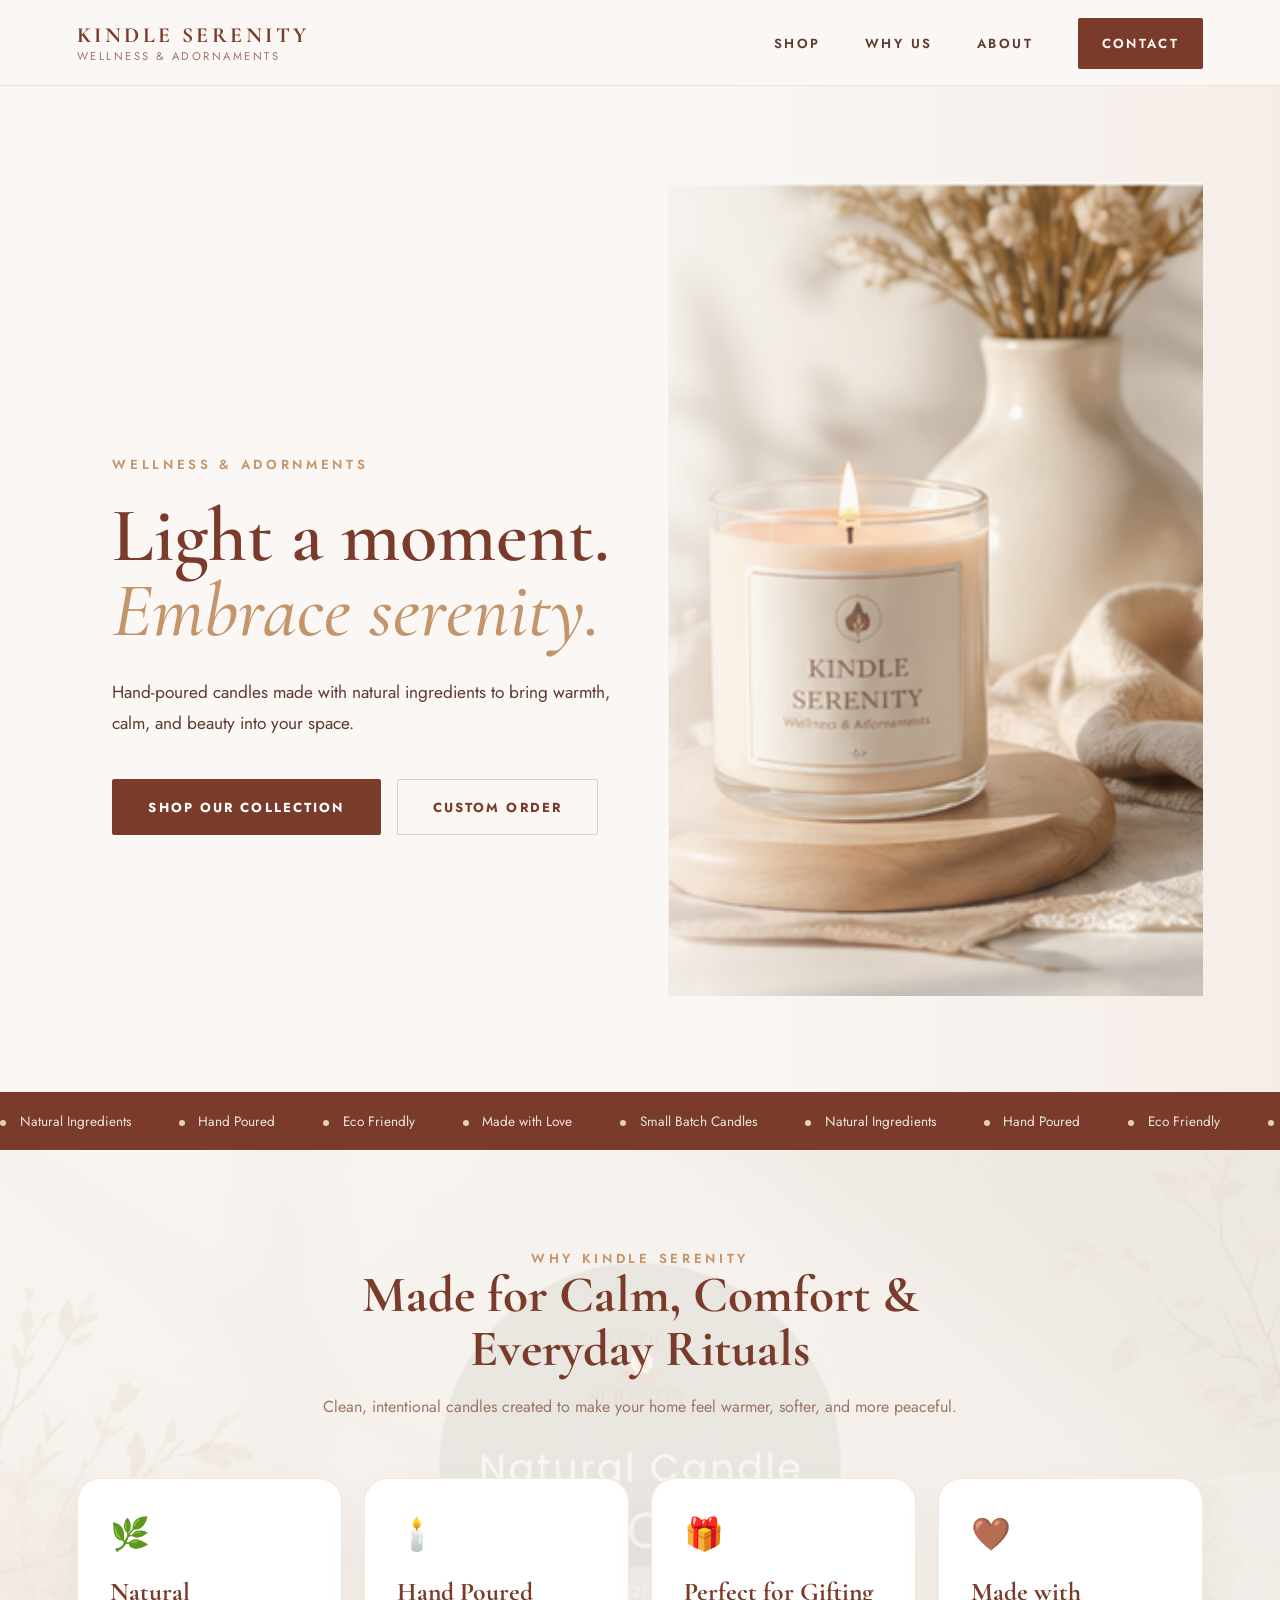
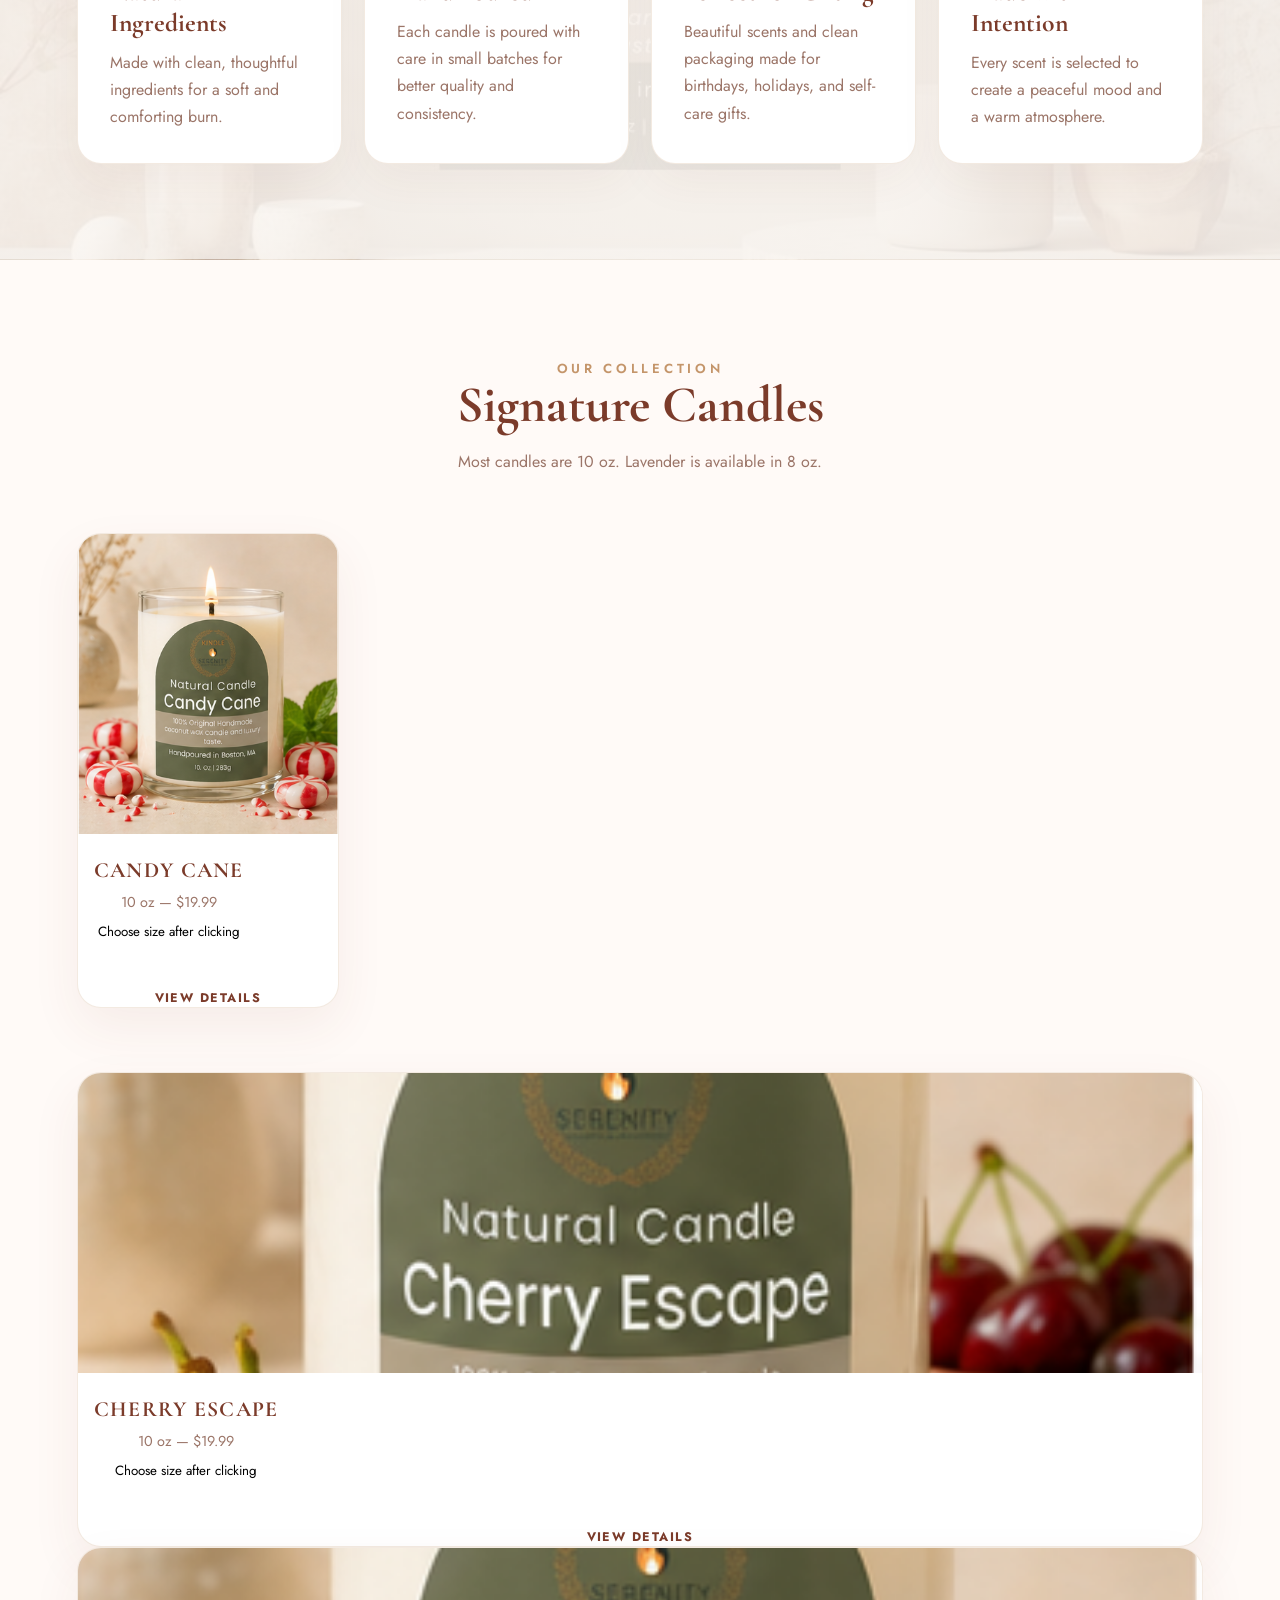
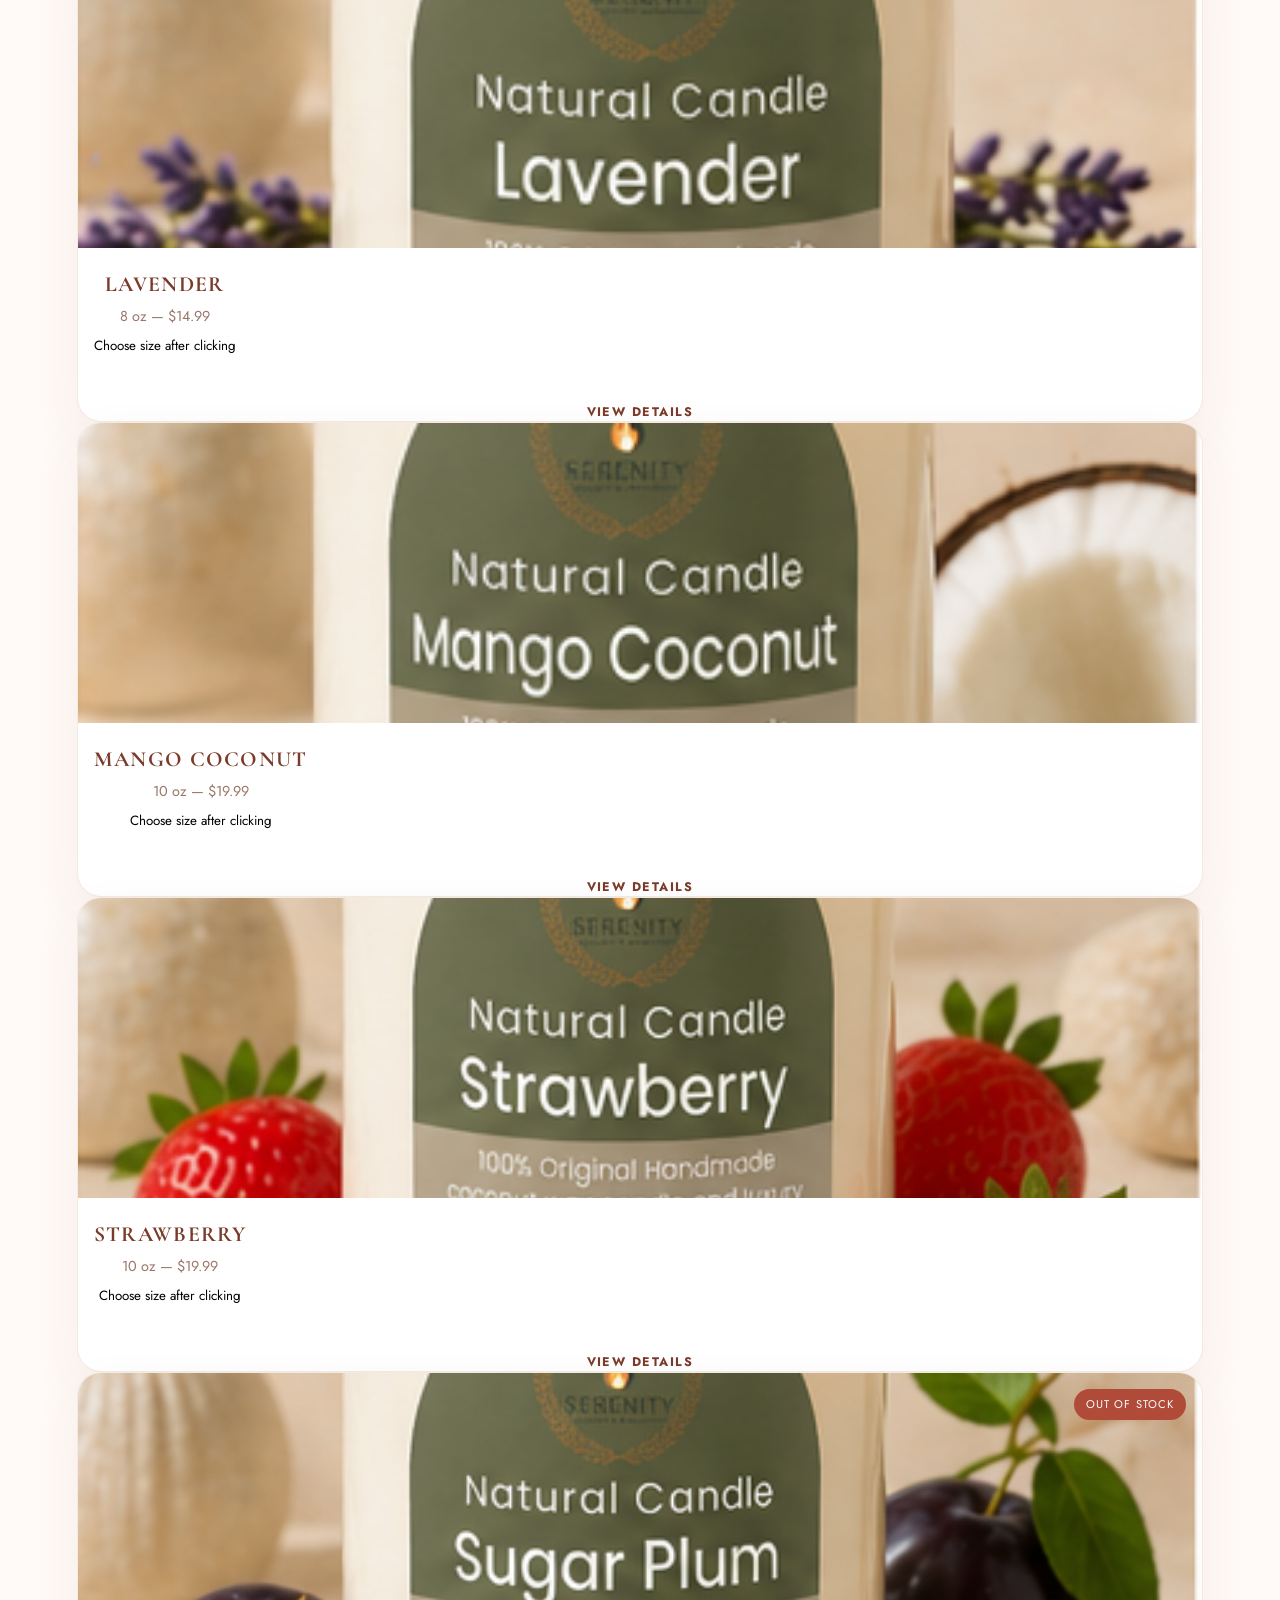
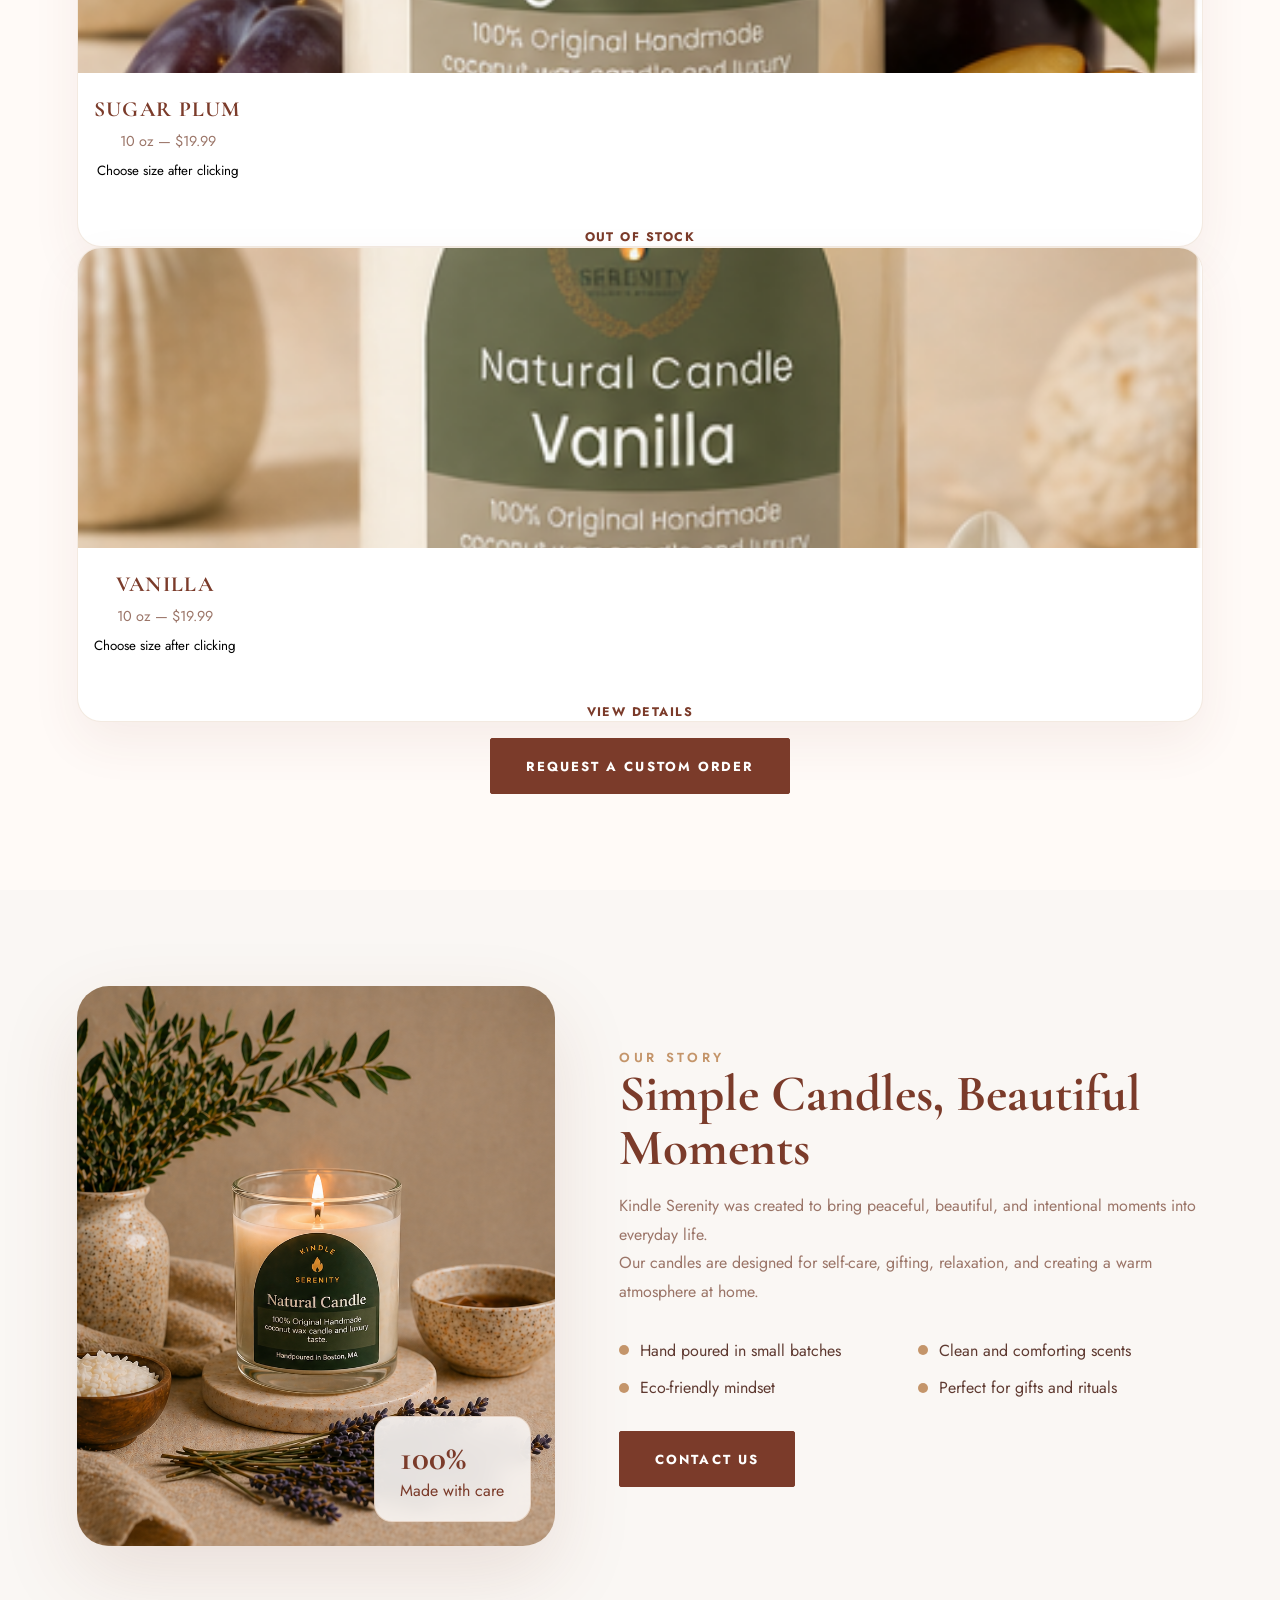
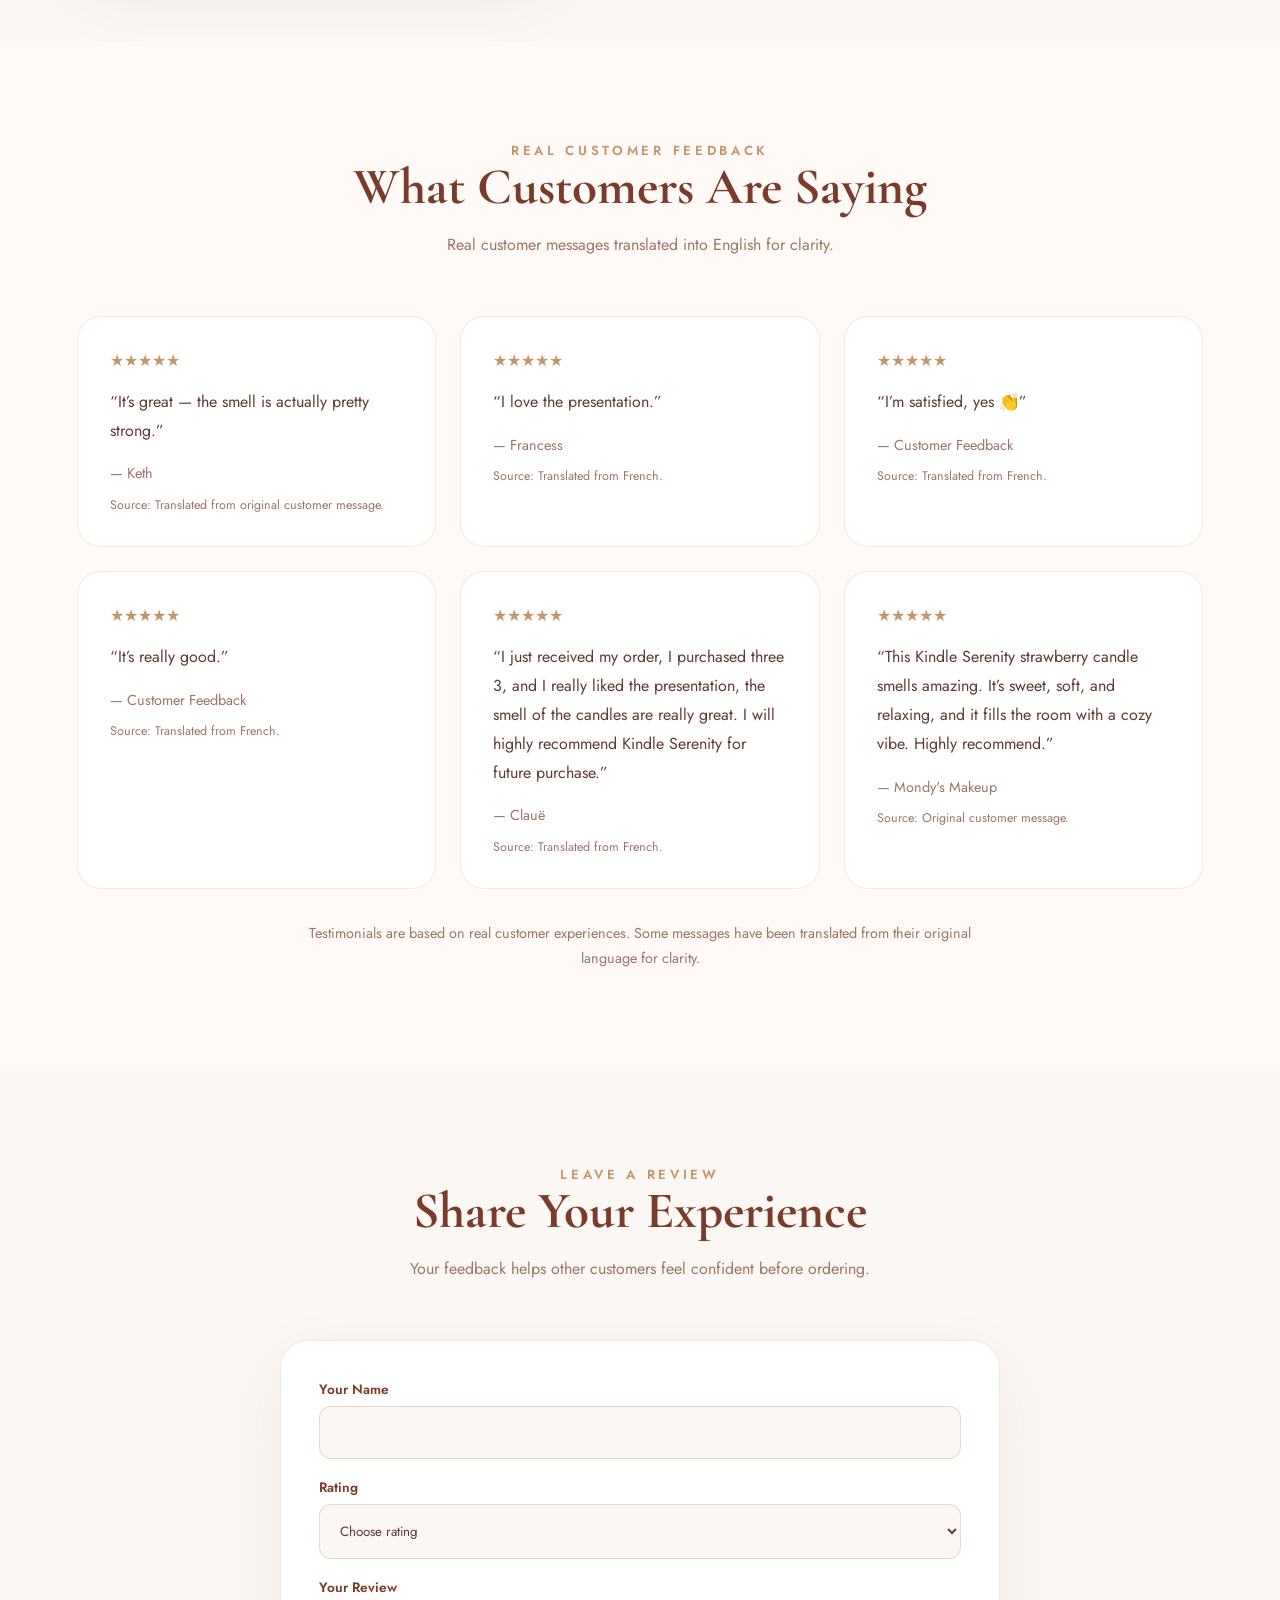
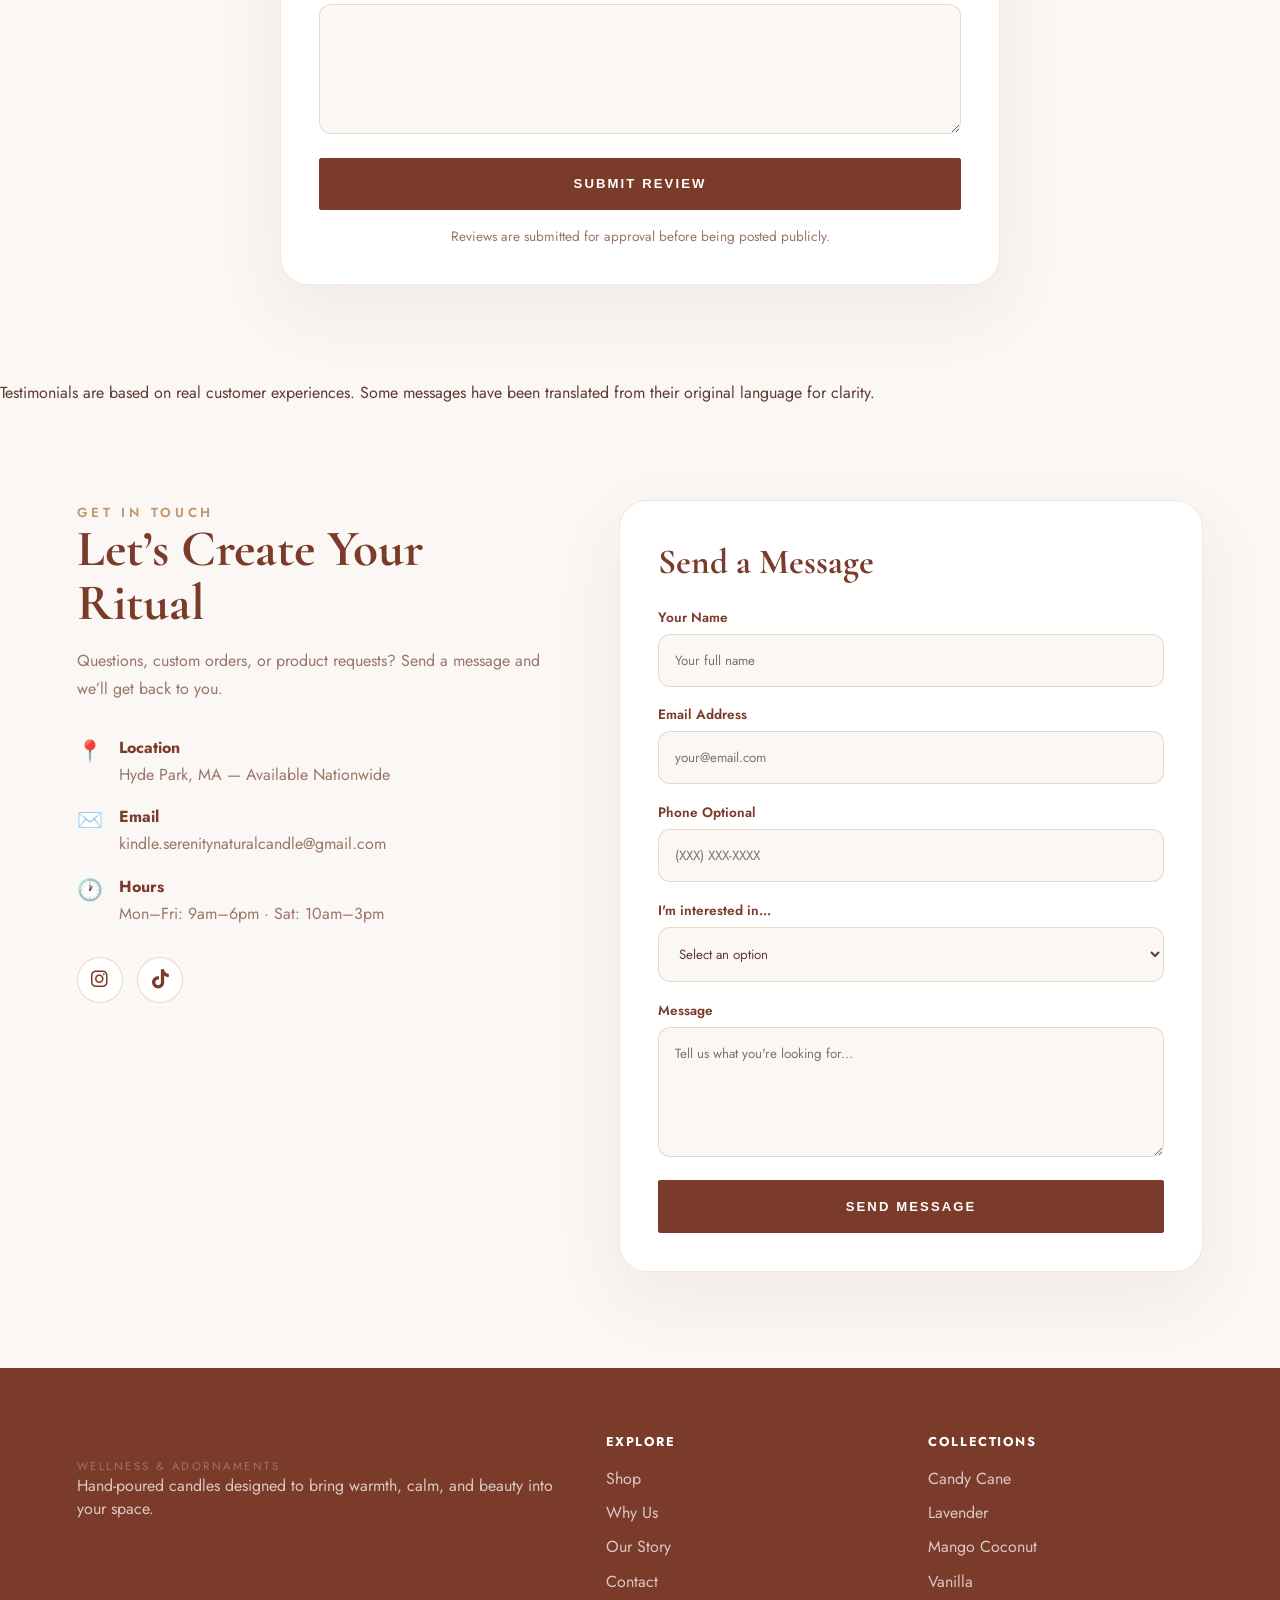
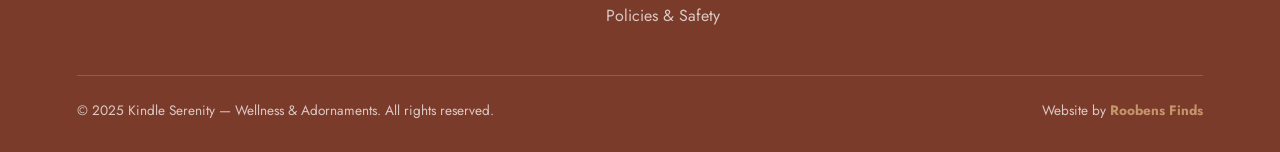
==== commit f61bebdf: "update all changes" ====
--- a/index.html
+++ b/index.html
@@ -391,6 +391,44 @@
   <p class="testimonial-disclaimer">
     Testimonials are based on real customer experiences. Some messages have been translated from their original language for clarity.
   </p>
+</section>
+
+<section class="review-section" id="leave-review">
+  <div class="section-header">
+    <span class="eyebrow">Leave a Review</span>
+    <h2>Share Your Experience</h2>
+    <p>Your feedback helps other customers feel confident before ordering.</p>
+  </div>
+
+  <form class="review-box" action="https://formspree.io/f/xgodwnzk" method="POST">
+    <div class="form-group">
+      <label>Your Name</label>
+      <input type="text" name="name" required />
+    </div>
+
+    <div class="form-group">
+      <label>Rating</label>
+      <select name="rating" required>
+        <option value="">Choose rating</option>
+        <option>★★★★★</option>
+        <option>★★★★</option>
+        <option>★★★</option>
+        <option>★★</option>
+        <option>★</option>
+      </select>
+    </div>
+
+    <div class="form-group">
+      <label>Your Review</label>
+      <textarea name="review" required></textarea>
+    </div>
+
+    <button type="submit" class="btn-submit">Submit Review</button>
+
+    <p class="review-note">
+      Reviews are submitted for approval before being posted publicly.
+    </p>
+  </form>
 </section>
 
   <p class="disclaimer">
--- a/style.css
+++ b/style.css
@@ -993,4 +993,92 @@
 .policy-card p {
   color: var(--muted);
   line-height: 1.8;
+}
+/* FIX PRODUCT GRID + IMAGE BALANCE */
+.products-grid {
+  display: grid;
+  grid-template-columns: repeat(4, minmax(0, 1fr));
+  gap: 1.6rem;
+  align-items: stretch;
+  margin-bottom: 4rem;
+}
+
+.product-card {
+  width: 100%;
+  height: 100%;
+  display: flex;
+  flex-direction: column;
+}
+
+.product-img {
+  height: 300px;
+  width: 100%;
+  padding: 0;
+  background: var(--cream);
+  overflow: hidden;
+}
+
+.product-img img {
+  width: 100%;
+  height: 100%;
+  object-fit: cover;
+  object-position: center;
+}
+
+.product-info {
+  flex: 1;
+  min-height: 155px;
+  padding: 1.4rem 1rem 1.6rem;
+  display: flex;
+  flex-direction: column;
+  align-items: center;
+  text-align: center;
+}
+
+.product-price {
+  margin-top: auto;
+  width: 100%;
+  display: block;
+  text-align: center !important;
+  color: var(--espresso);
+  font-weight: 700;
+  text-transform: uppercase;
+  letter-spacing: 0.12em;
+  font-size: 0.78rem;
+}
+
+/* HIDE OZ BADGES ON PHOTOS */
+.product-badge {
+  display: none !important;
+}
+
+/* KEEP ONLY OUT OF STOCK BADGE */
+.out-badge {
+  display: inline-flex !important;
+}
+
+/* GIVE CUSTOM ORDER BUTTON BREATHING ROOM */
+.shop .btn-primary.fade-up {
+  margin-top: 1rem;
+}
+.review-section {
+  background: var(--off-white);
+  padding: 6rem 6%;
+}
+
+.review-box {
+  max-width: 720px;
+  margin: 0 auto;
+  background: #fff;
+  border: 1px solid rgba(196, 149, 106, 0.22);
+  border-radius: 28px;
+  padding: 2.4rem;
+  box-shadow: 0 25px 70px rgba(123, 59, 42, 0.07);
+}
+
+.review-note {
+  margin-top: 1rem;
+  text-align: center;
+  color: var(--muted);
+  font-size: 0.85rem;
 }
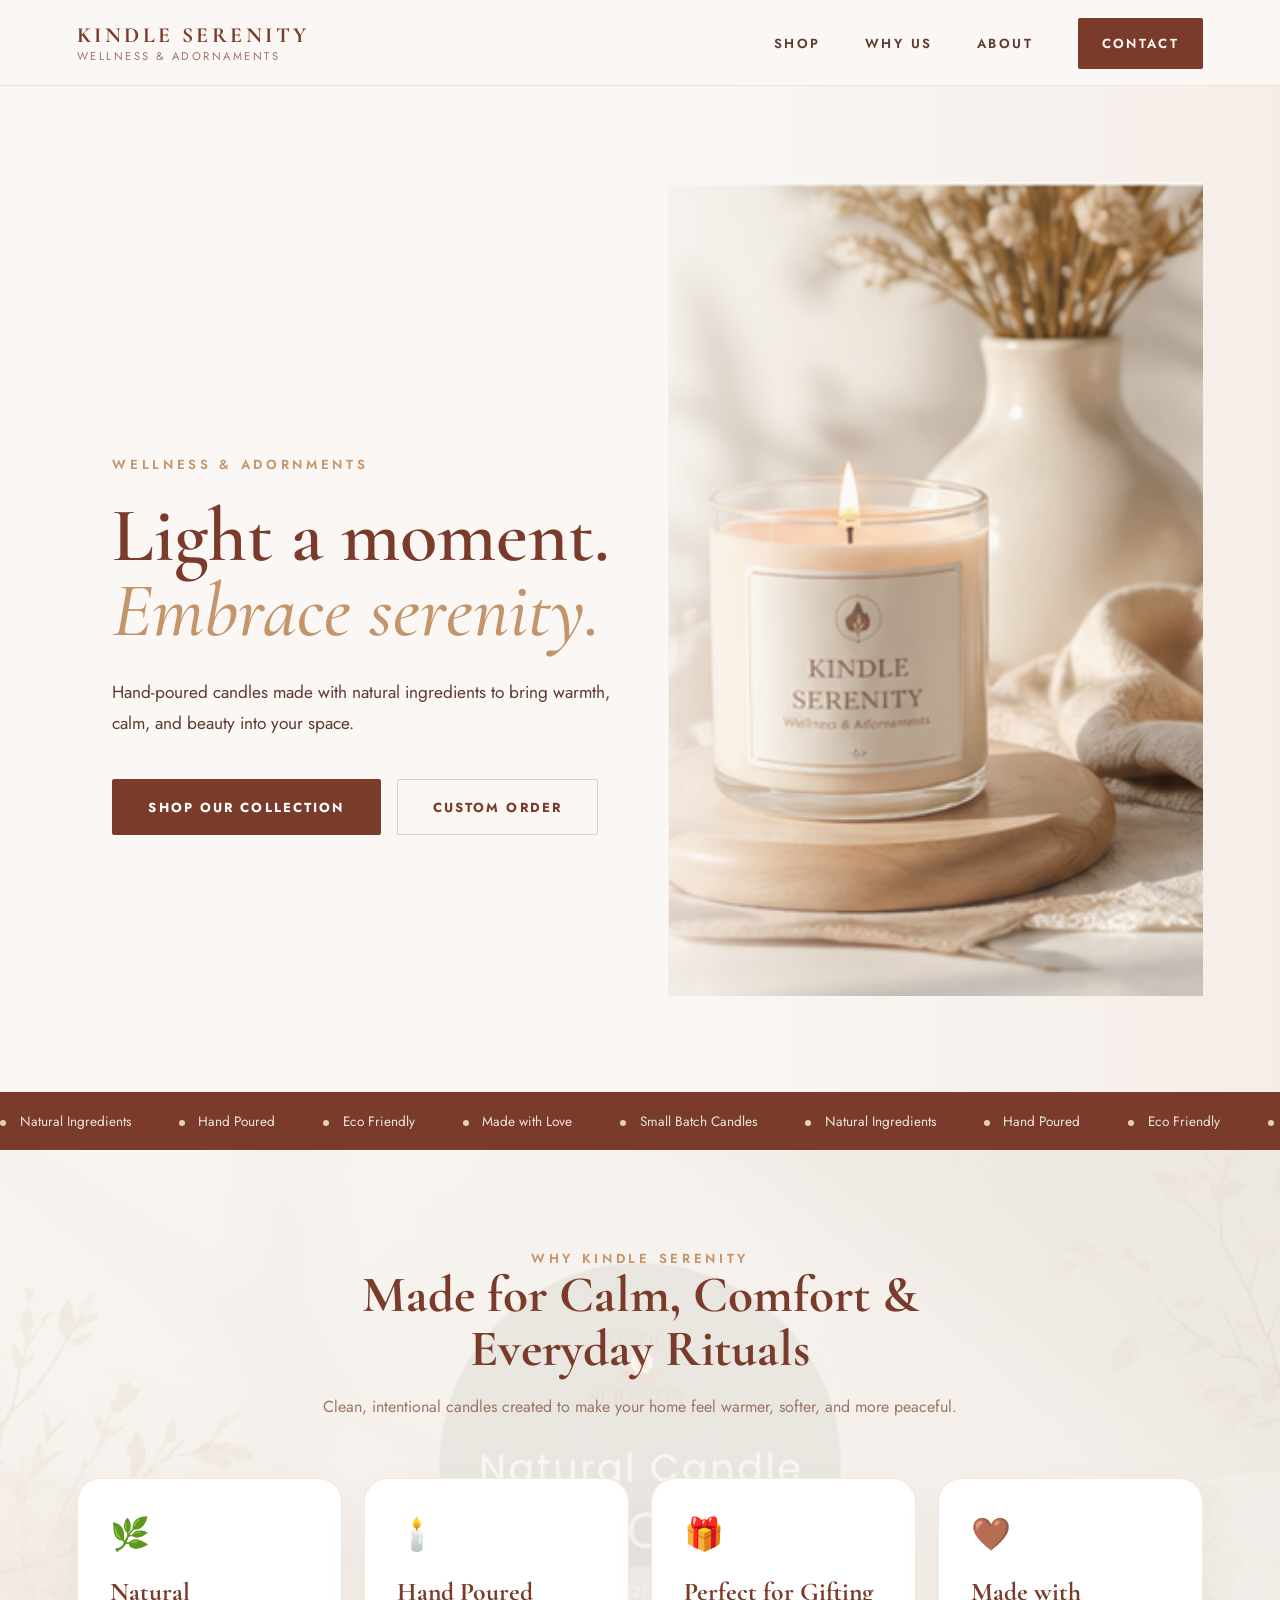
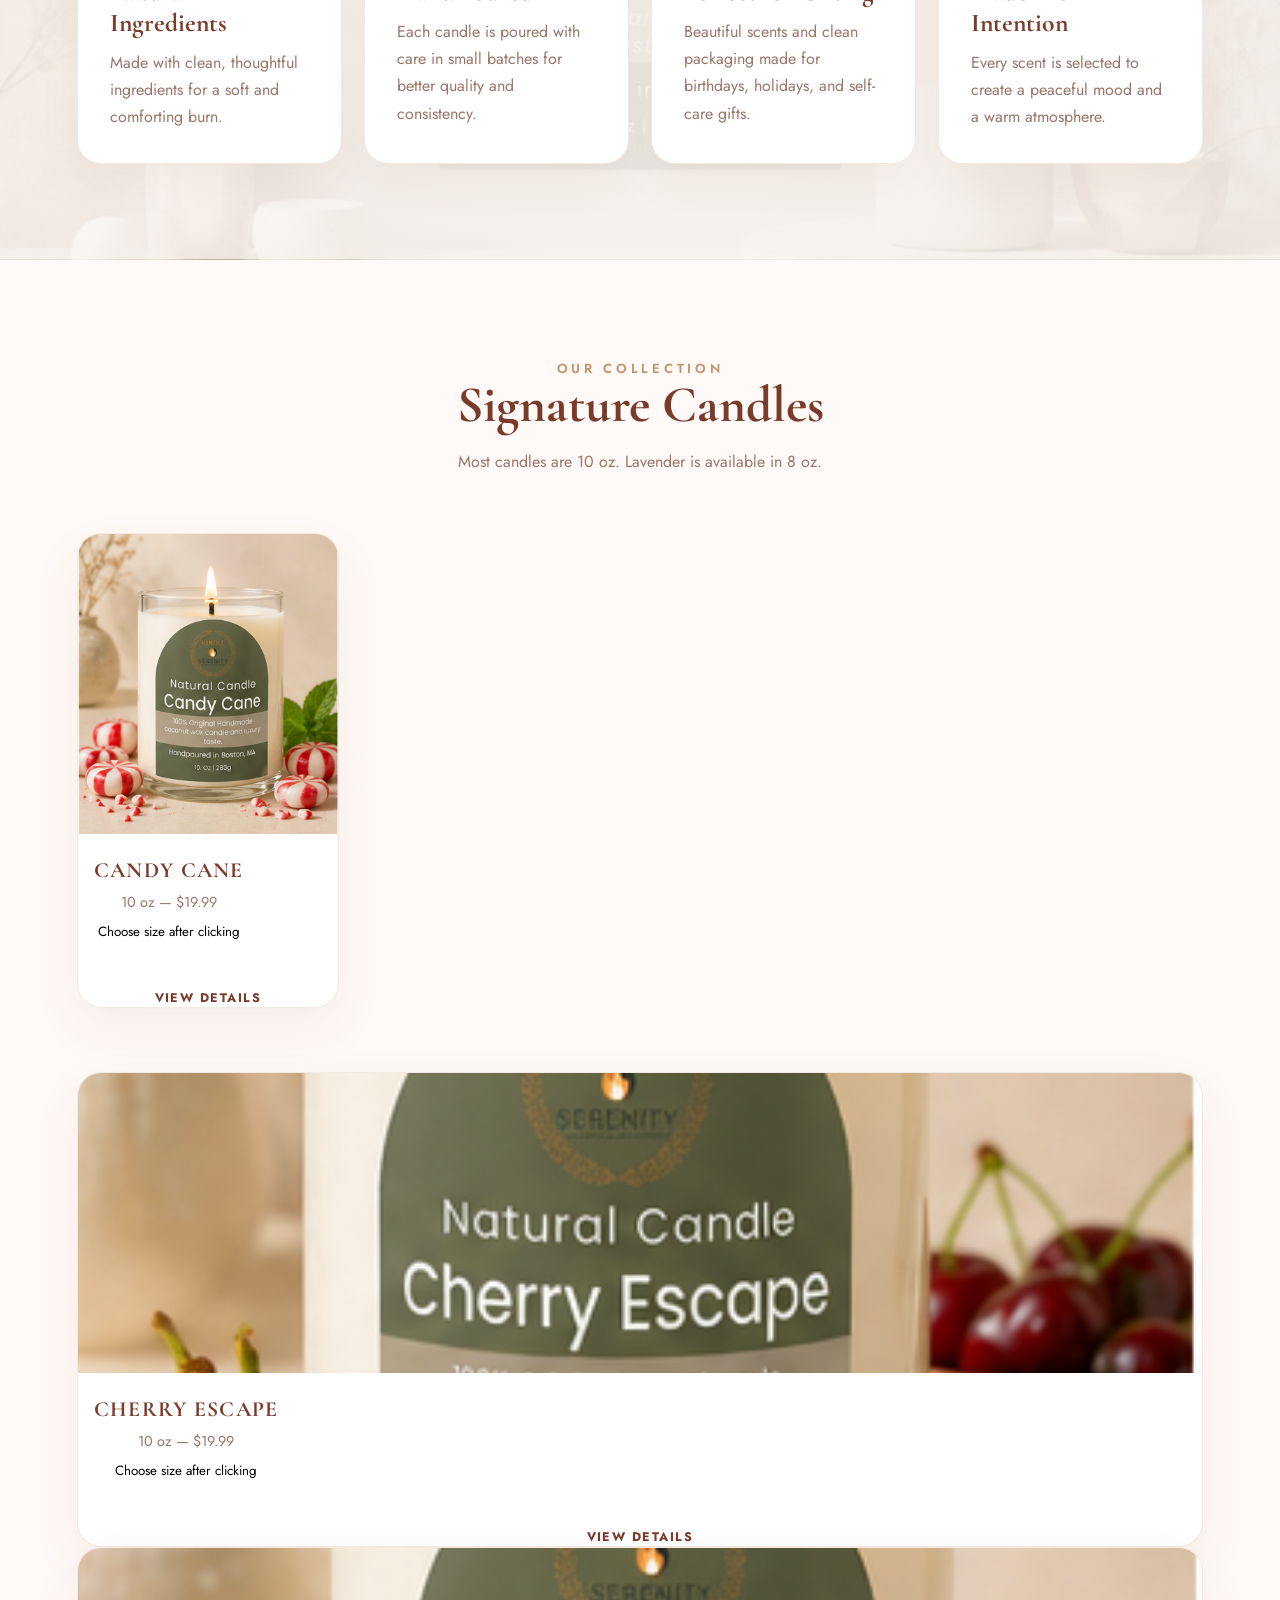
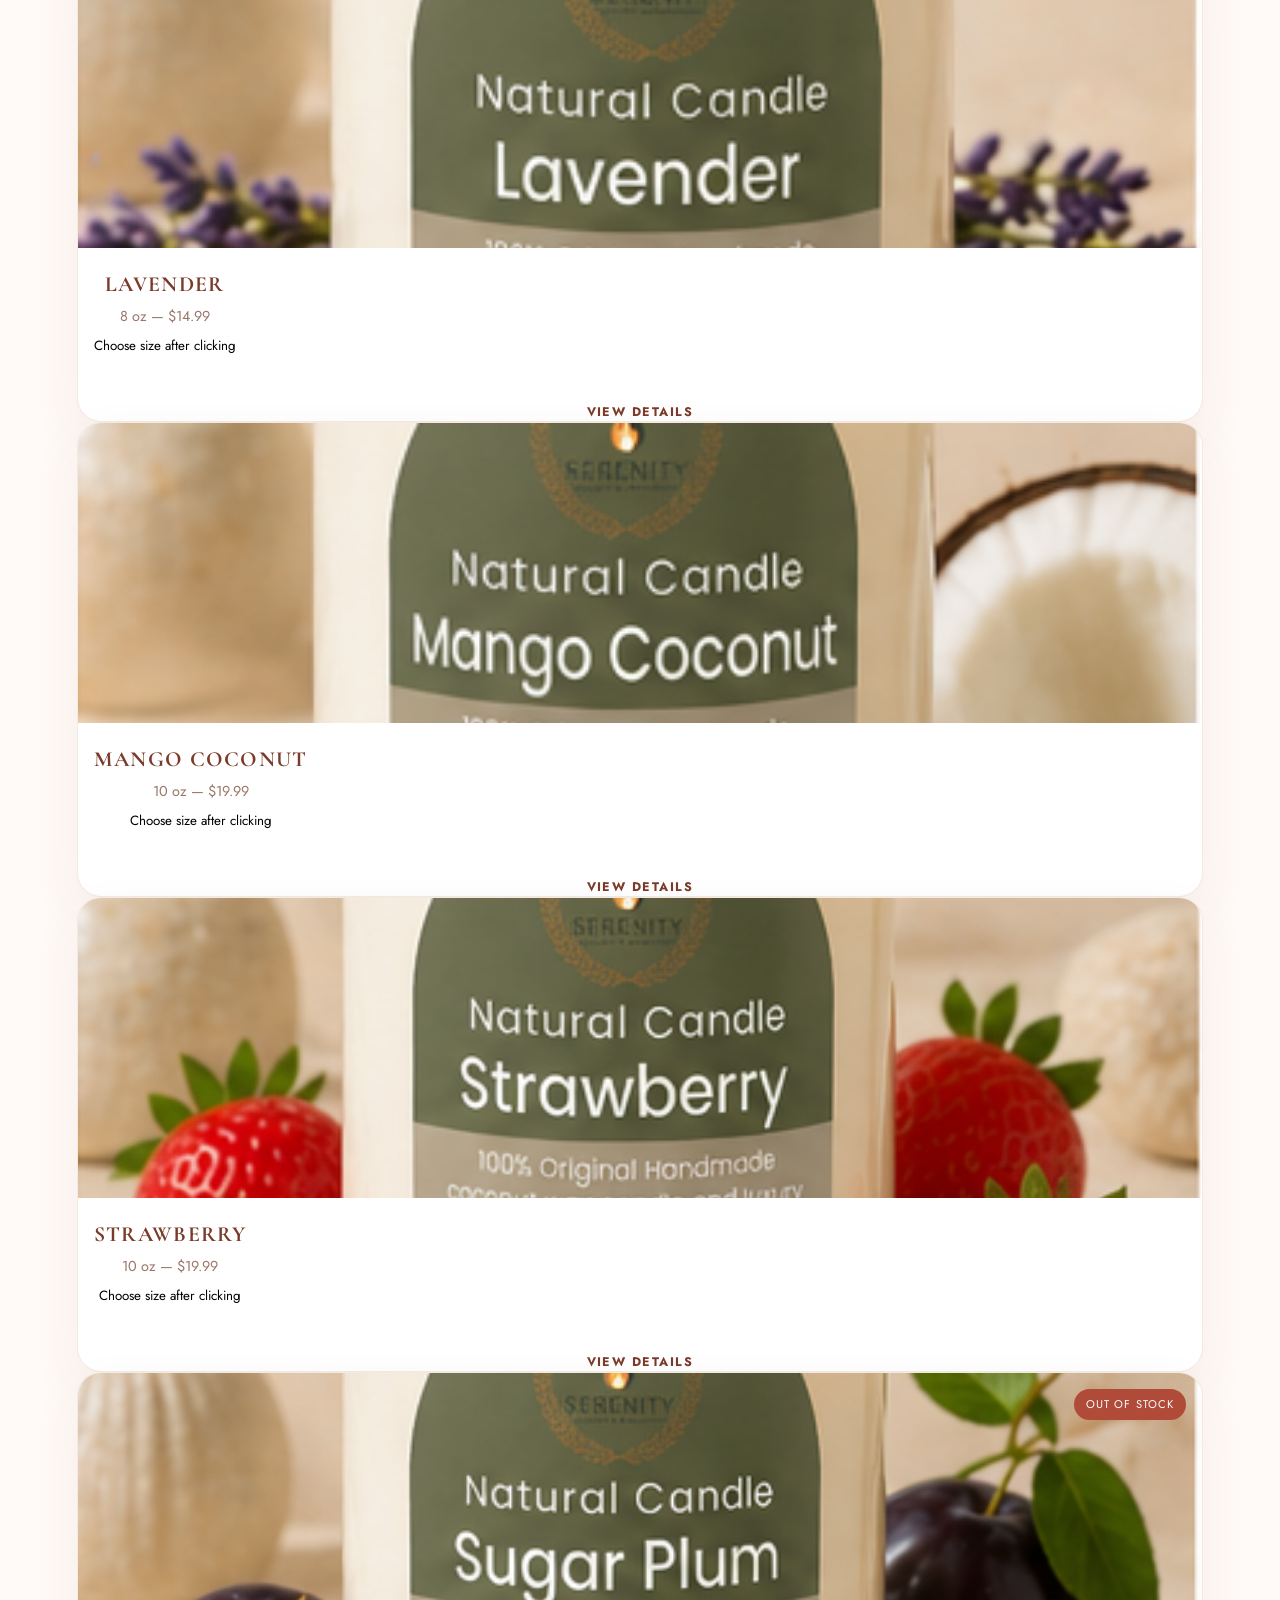
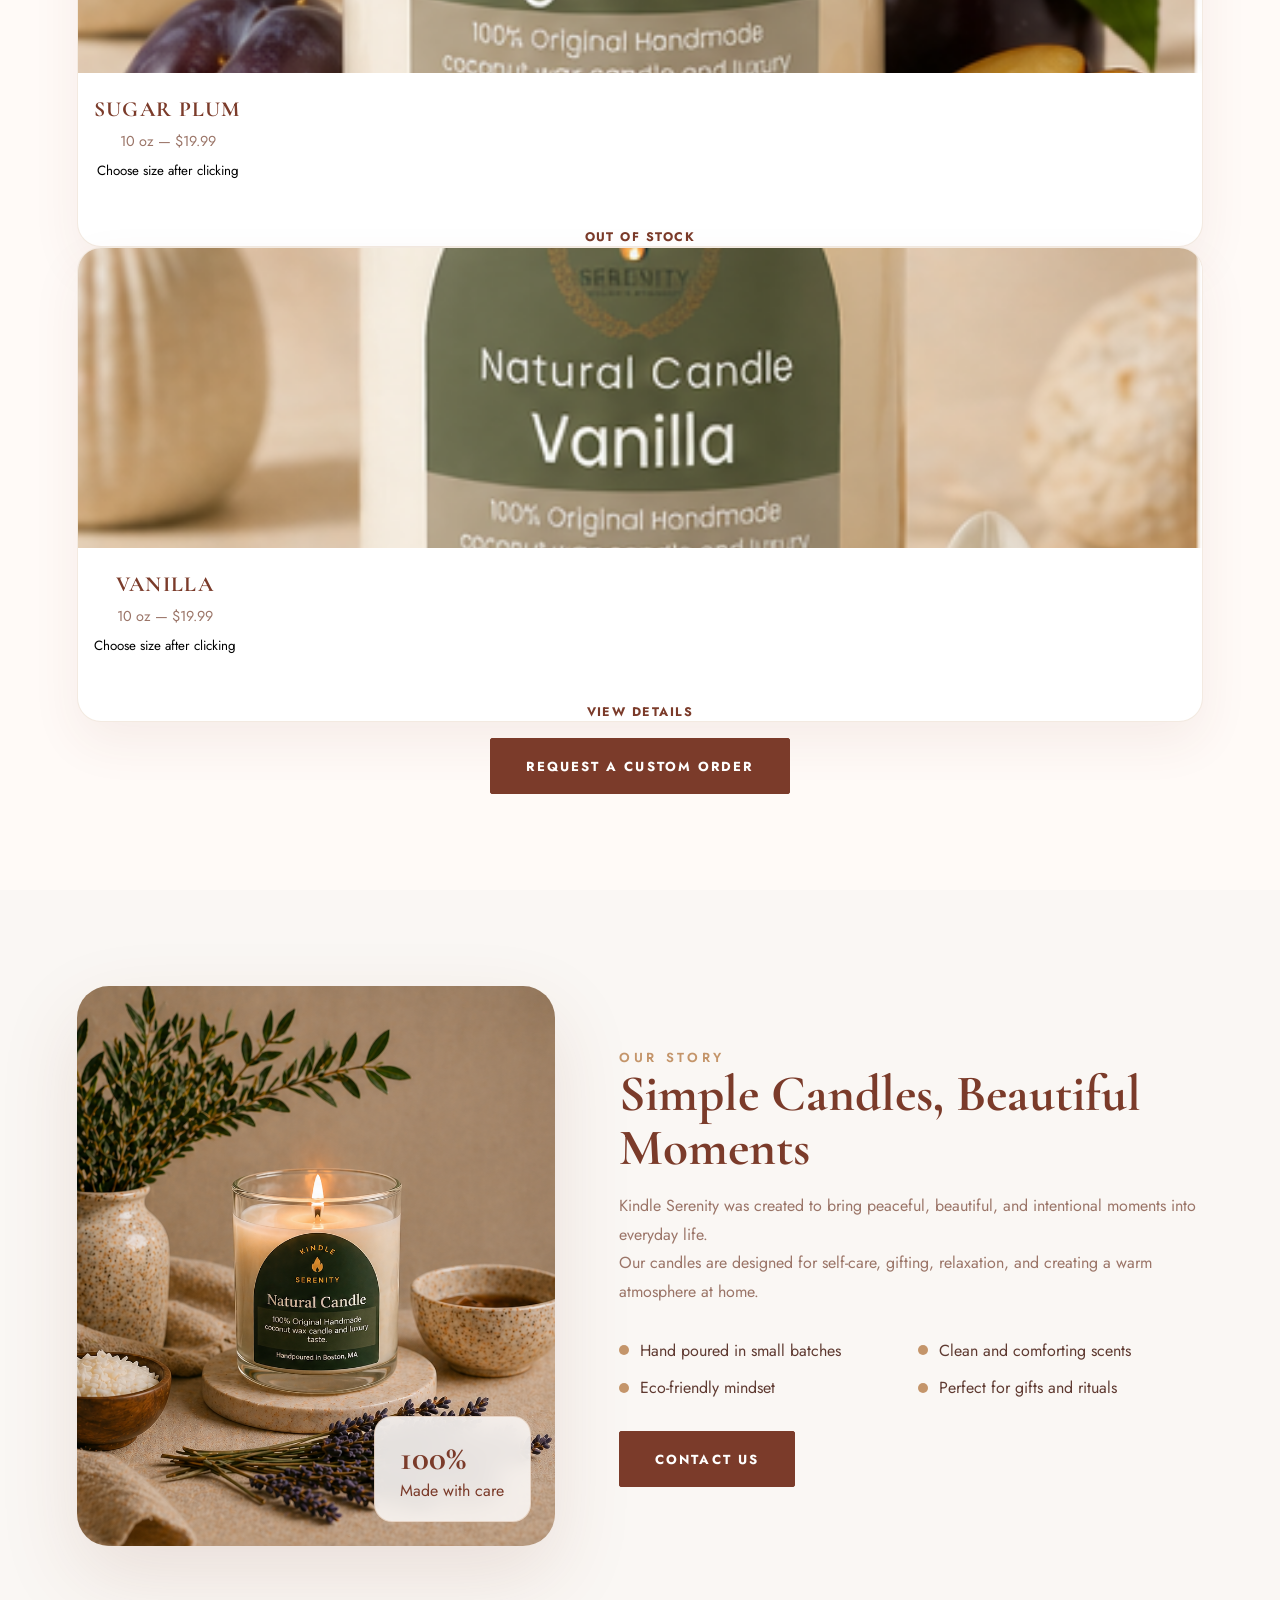
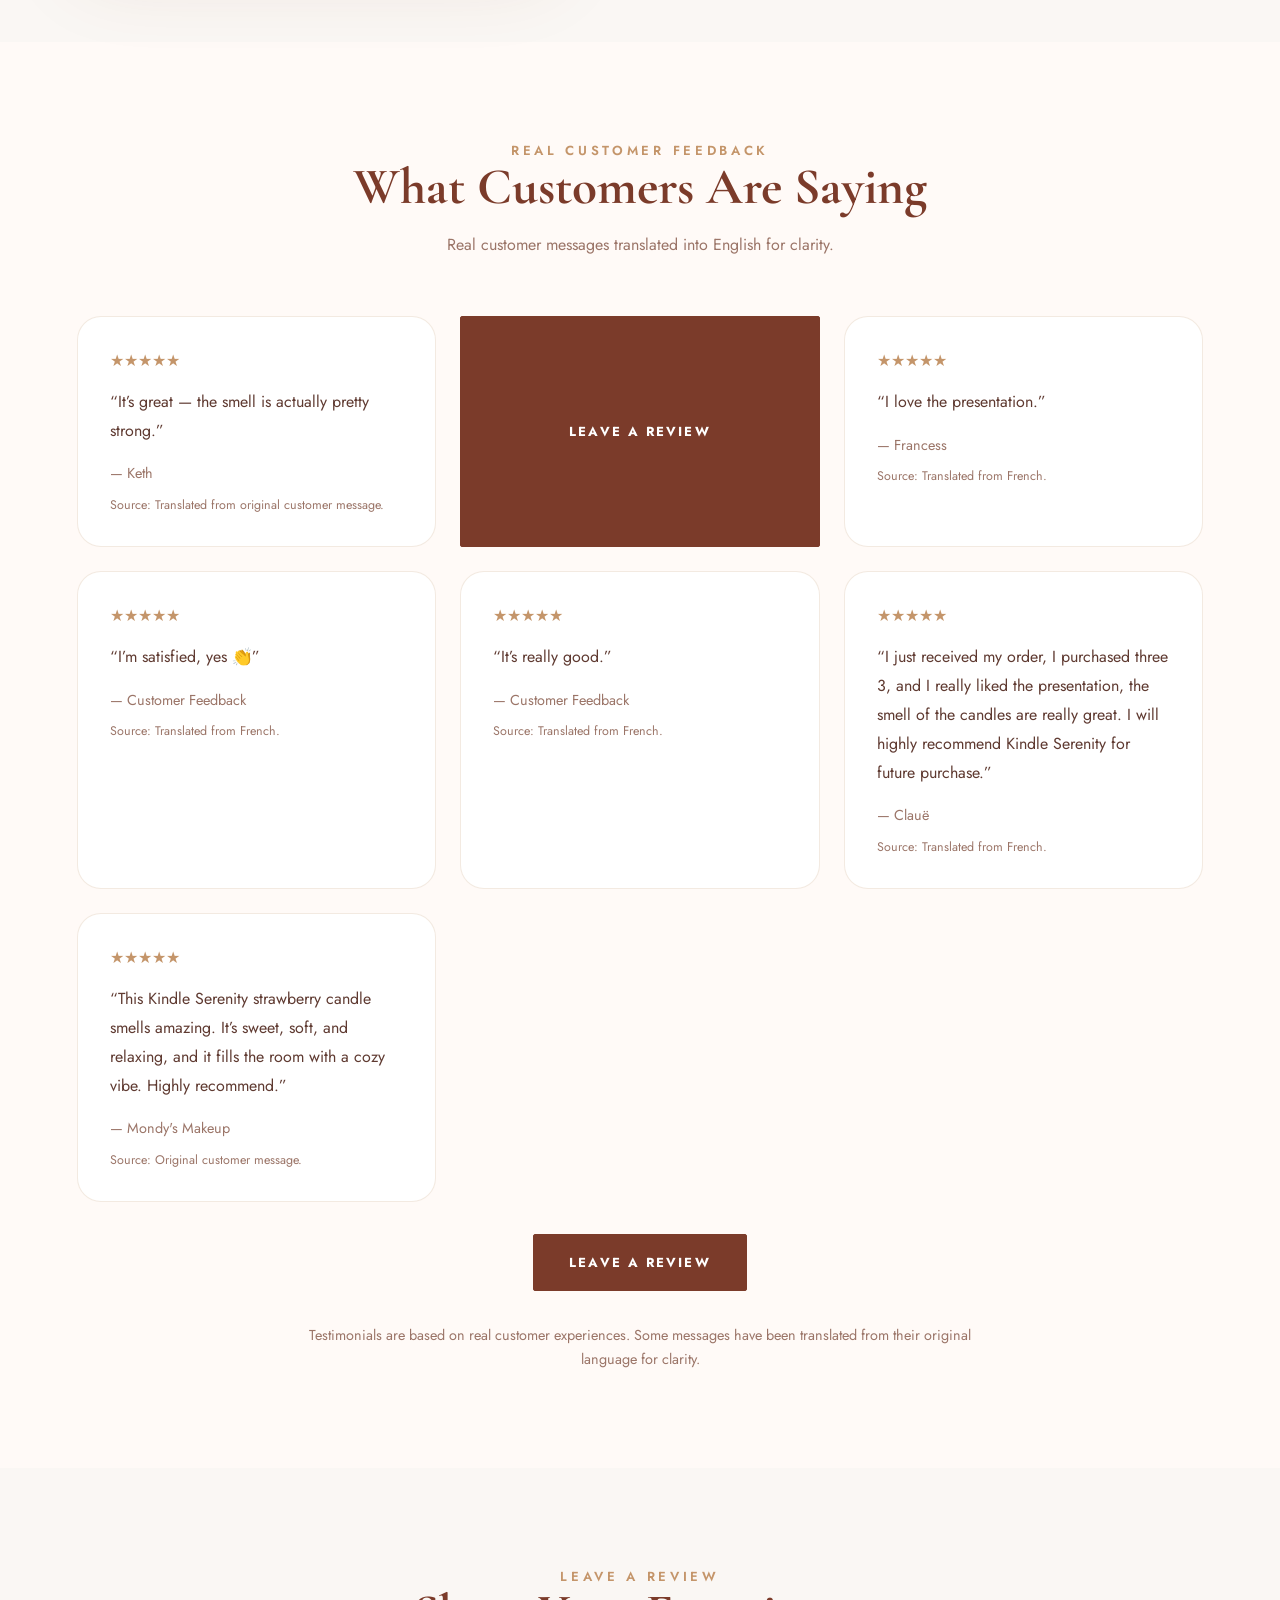
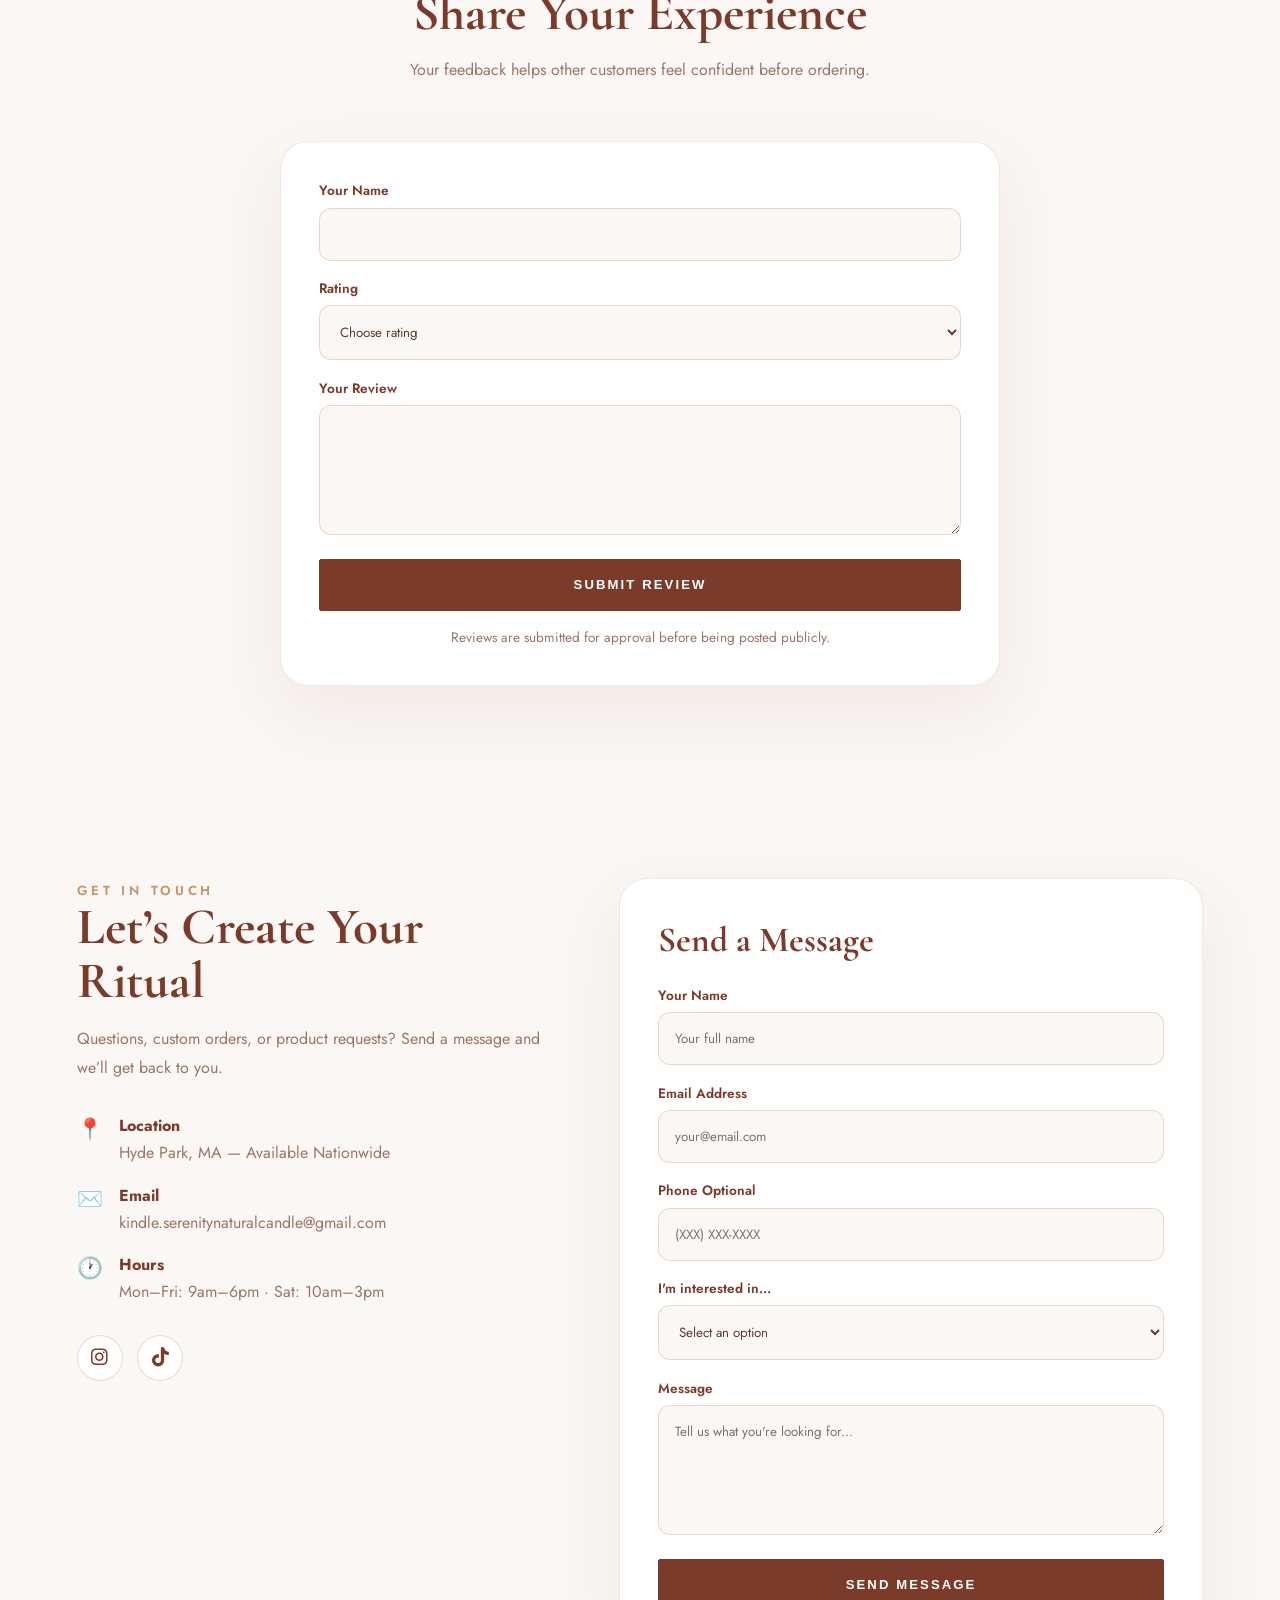
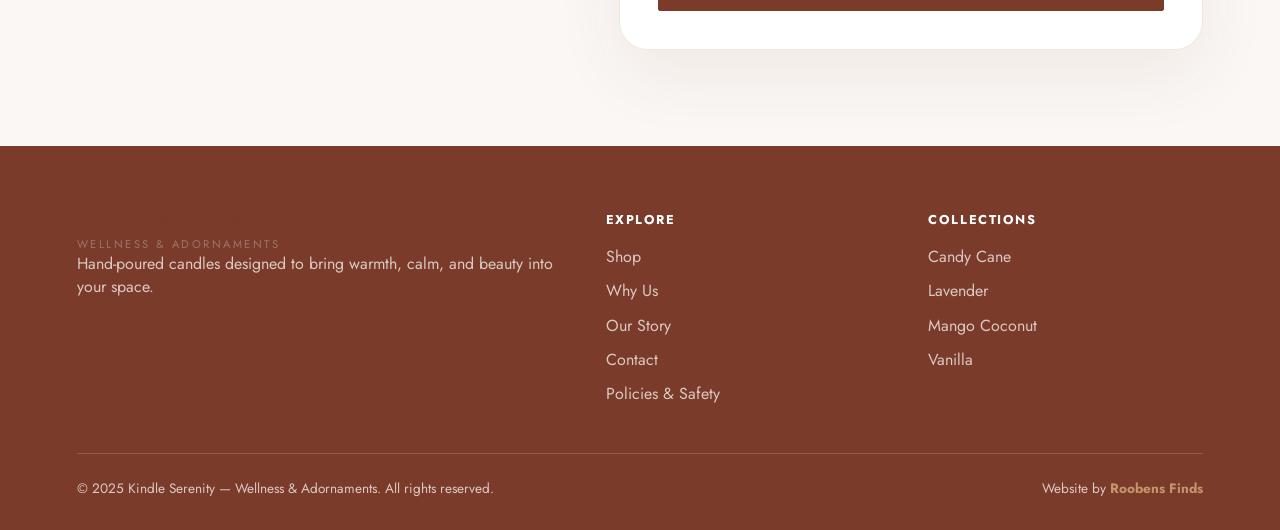
==== commit b1783f7d: "update changes" ====
--- a/index.html
+++ b/index.html
@@ -351,6 +351,7 @@
       <span class="testimonial-author">— Keth</span>
       <small class="testimonial-source">Source: Translated from original customer message.</small>
     </div>
+   <a href="#leave-review" class="btn-primary fade-up">Leave a Review</a>
 
     <div class="testimonial-card fade-up">
       <div class="stars">★★★★★</div>
@@ -387,6 +388,9 @@
       <small class="testimonial-source">Source: Original customer message.</small>
     </div>
   </div>
+  <div class="review-button-wrap">
+  <a href="#leave-review" class="btn-primary">Leave a Review</a>
+</div>
 
   <p class="testimonial-disclaimer">
     Testimonials are based on real customer experiences. Some messages have been translated from their original language for clarity.
@@ -431,10 +435,6 @@
   </form>
 </section>
 
-  <p class="disclaimer">
-  Testimonials are based on real customer experiences. Some messages have been translated from their original language for clarity.
-</p>
-
   <section class="contact" id="contact">
     <div class="contact-info fade-up">
       <span class="eyebrow">Get in Touch</span>
--- a/style.css
+++ b/style.css
@@ -1081,4 +1081,39 @@
   text-align: center;
   color: var(--muted);
   font-size: 0.85rem;
+}
+/* FIX: make every product card same size */
+.products-grid {
+  display: grid;
+  grid-template-columns: repeat(4, minmax(220px, 1fr));
+  gap: 1.6rem;
+  align-items: stretch;
+}
+
+.product-card {
+  max-width: none !important;
+  width: 100% !important;
+  height: 100%;
+}
+
+.product-card:first-child {
+  grid-column: auto !important;
+  width: 100% !important;
+  max-width: none !important;
+  transform: none !important;
+}
+
+.product-img {
+  height: 300px !important;
+}
+
+.product-img img {
+  width: 100%;
+  height: 100%;
+  object-fit: cover;
+  object-position: center;
+}
+.review-button-wrap {
+  margin: 2rem auto 0;
+  text-align: center;
 }
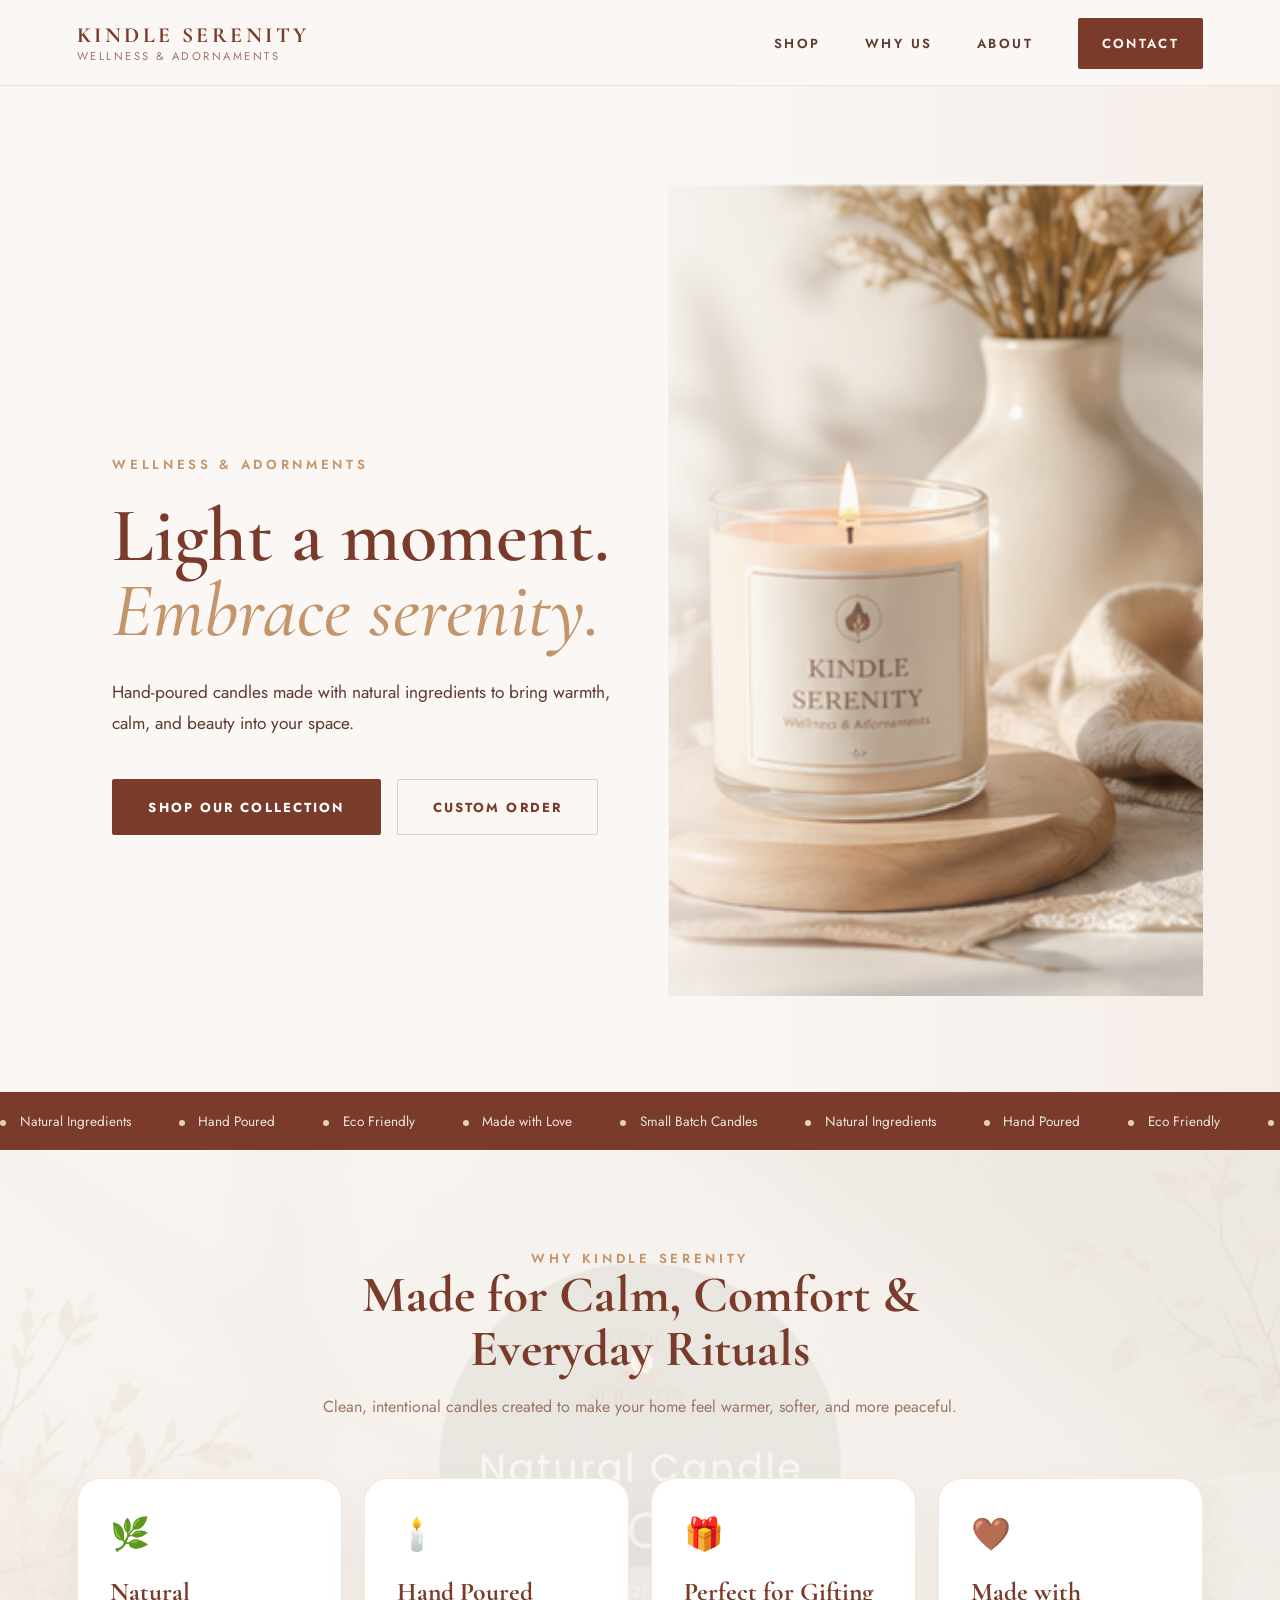
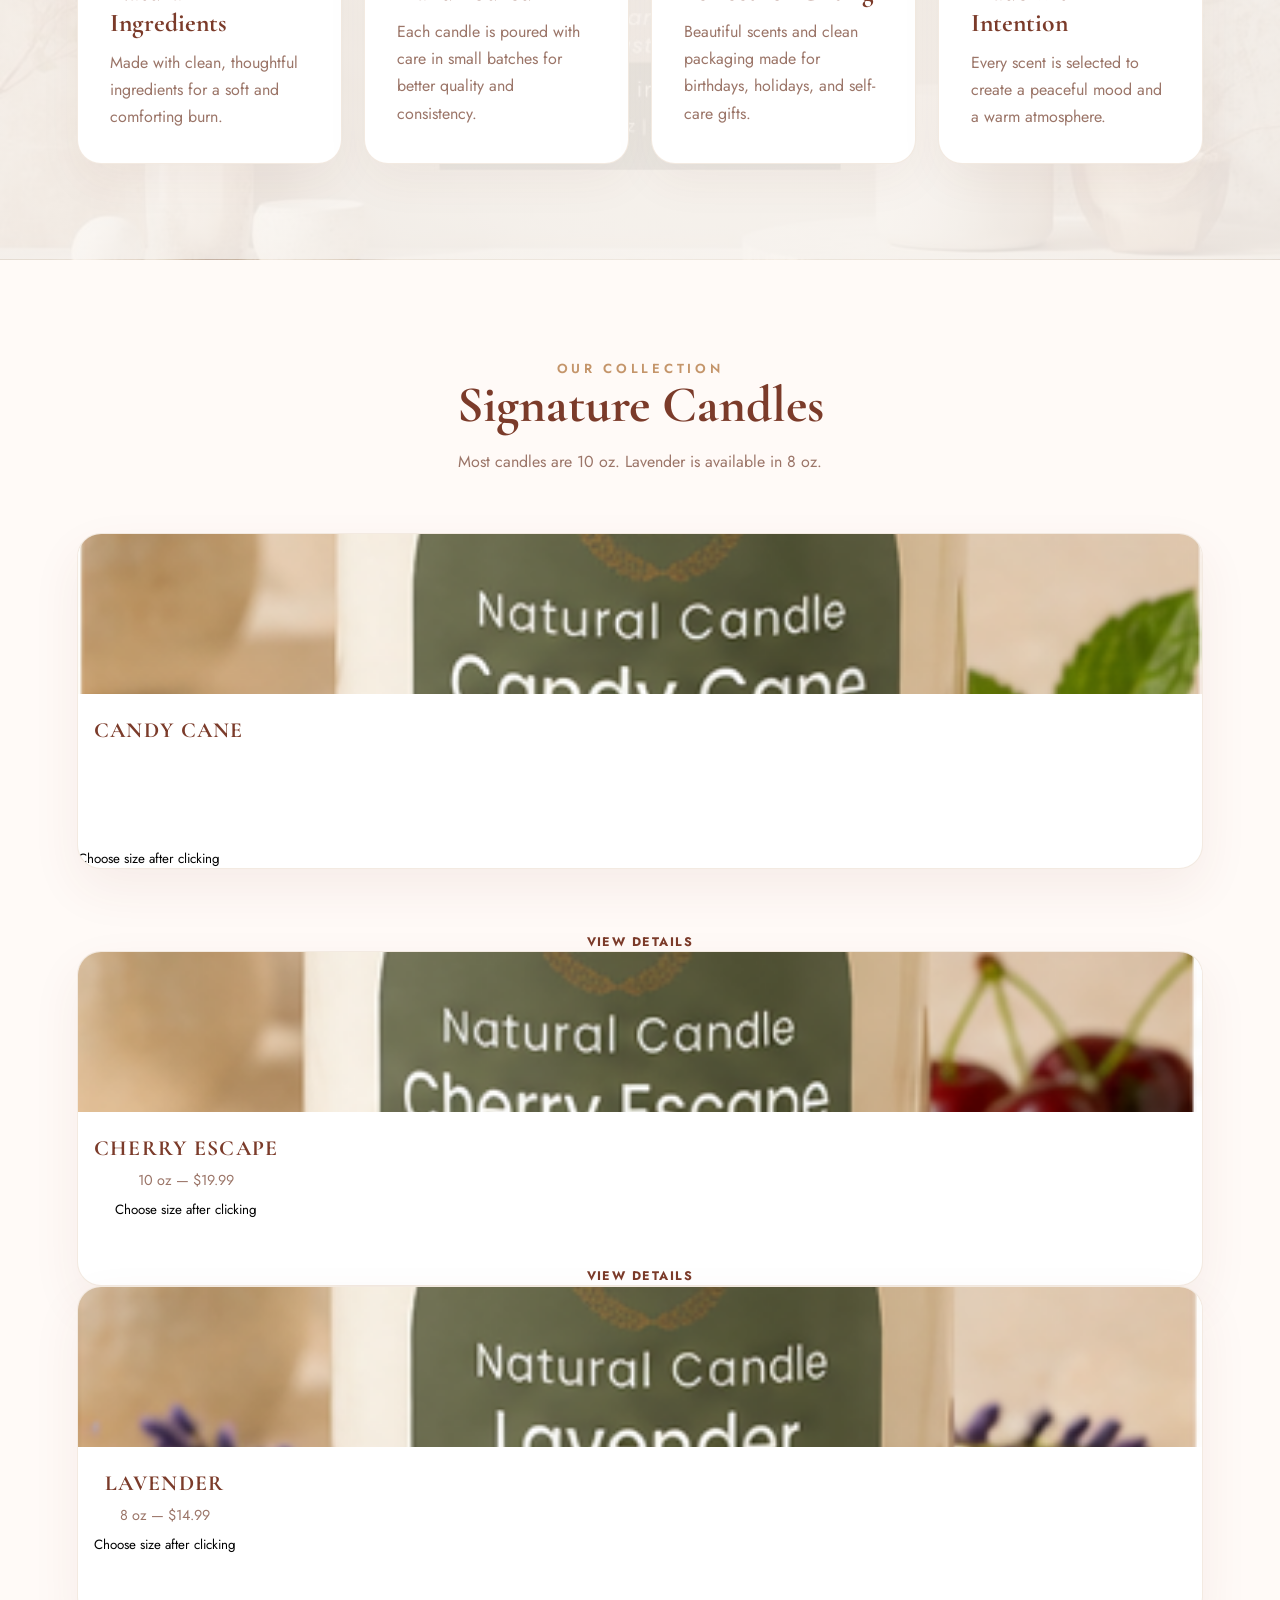
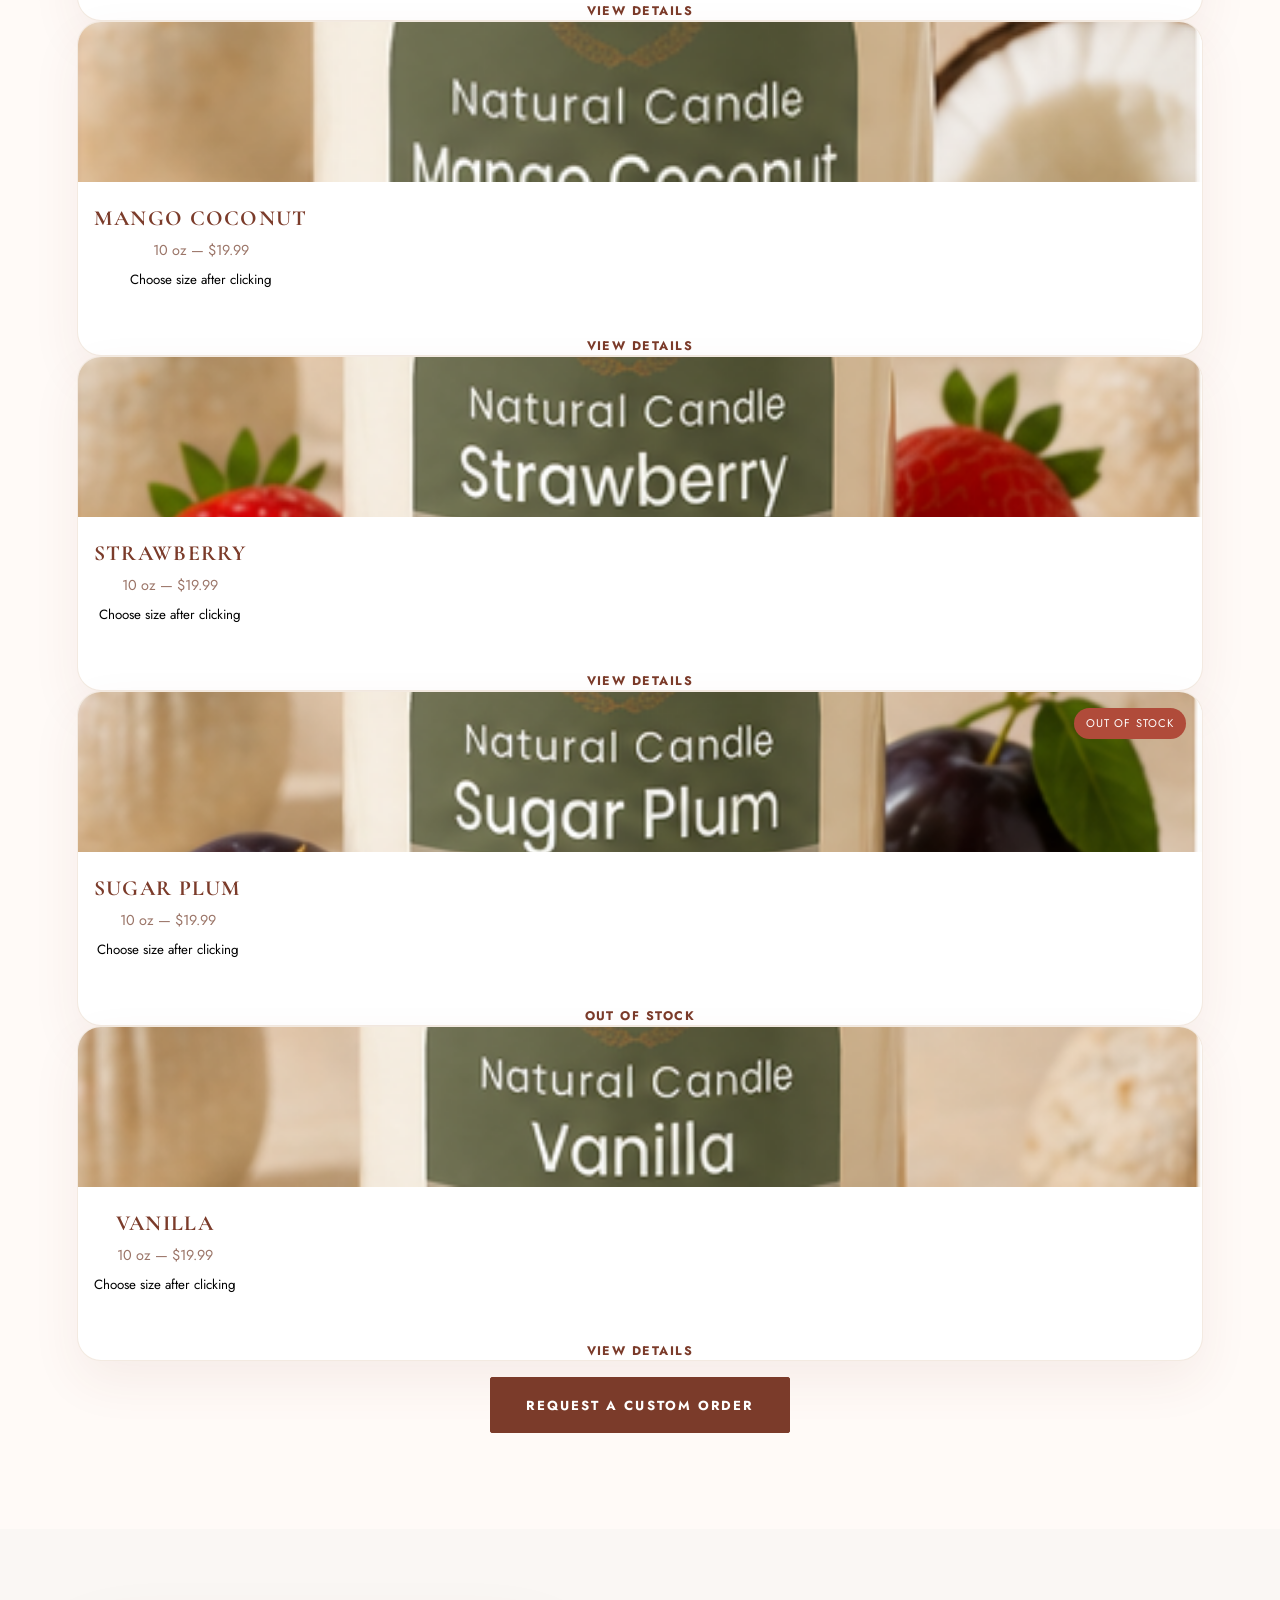
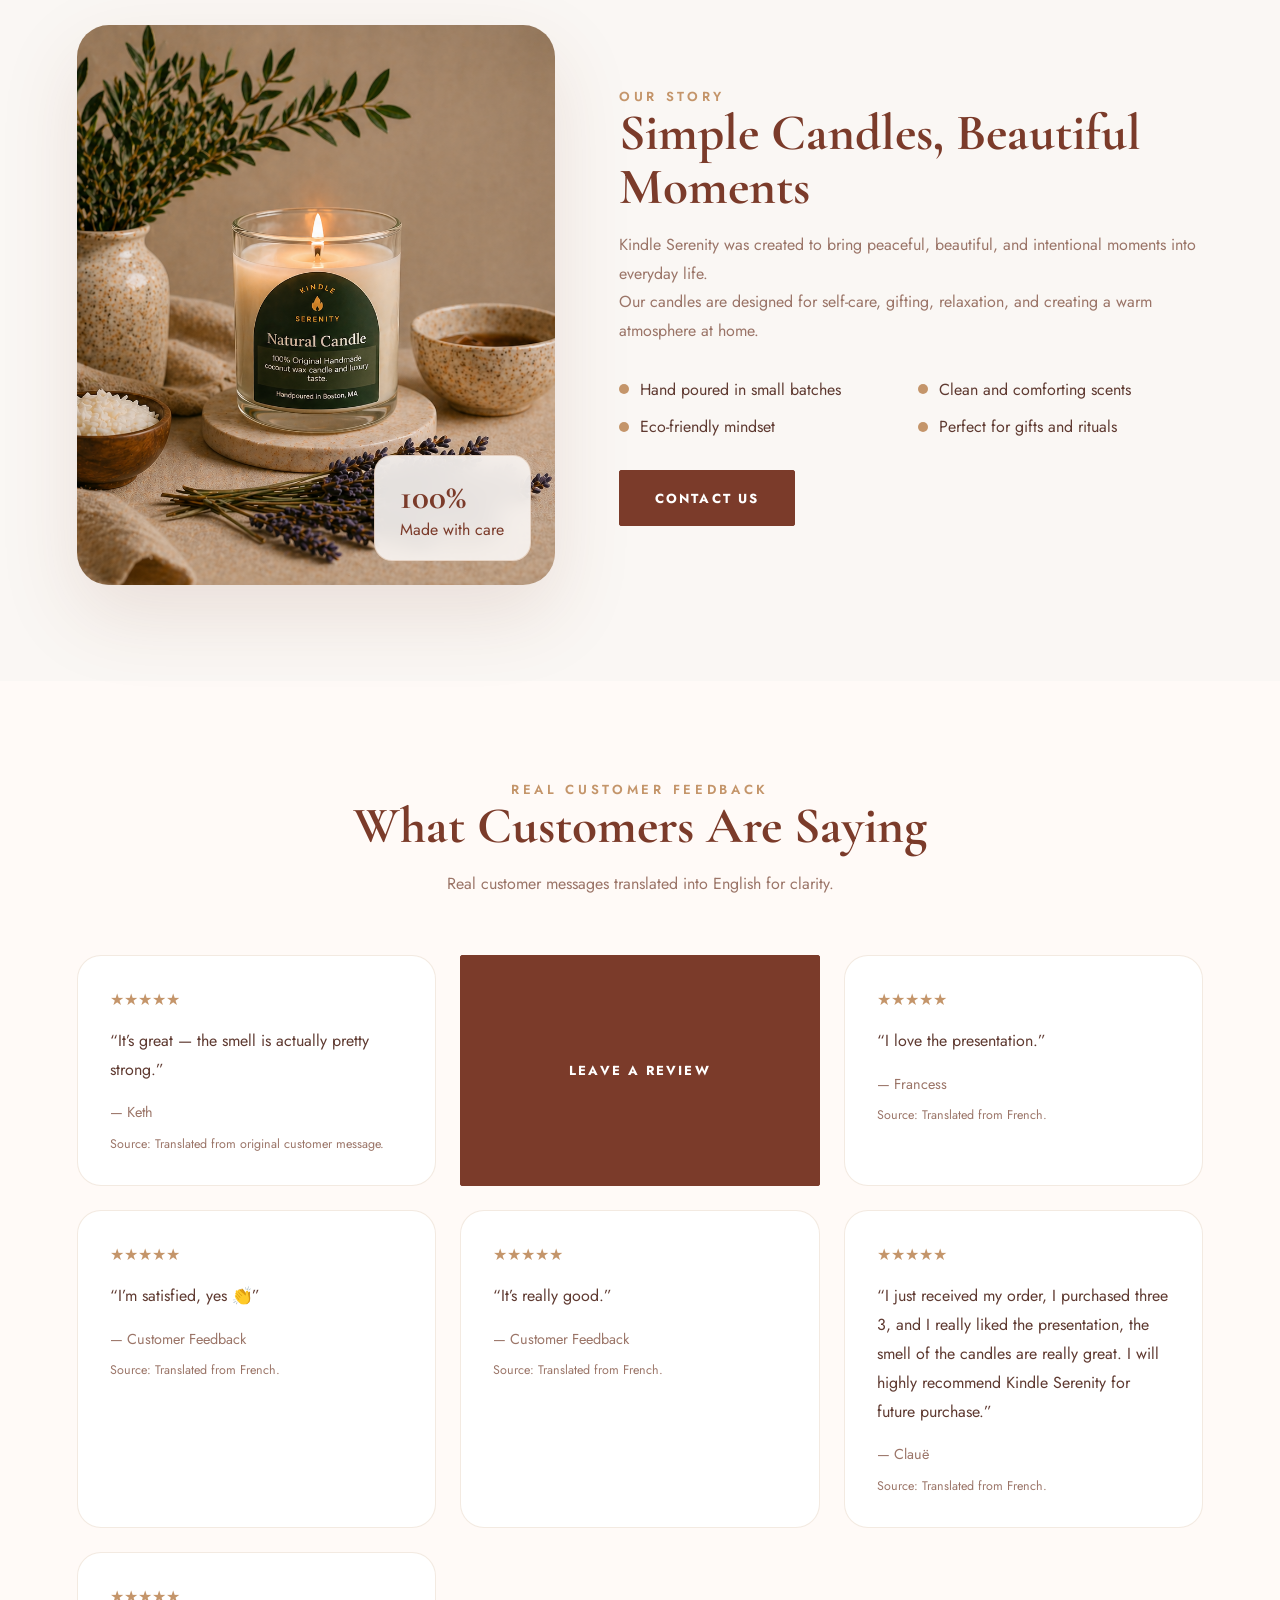
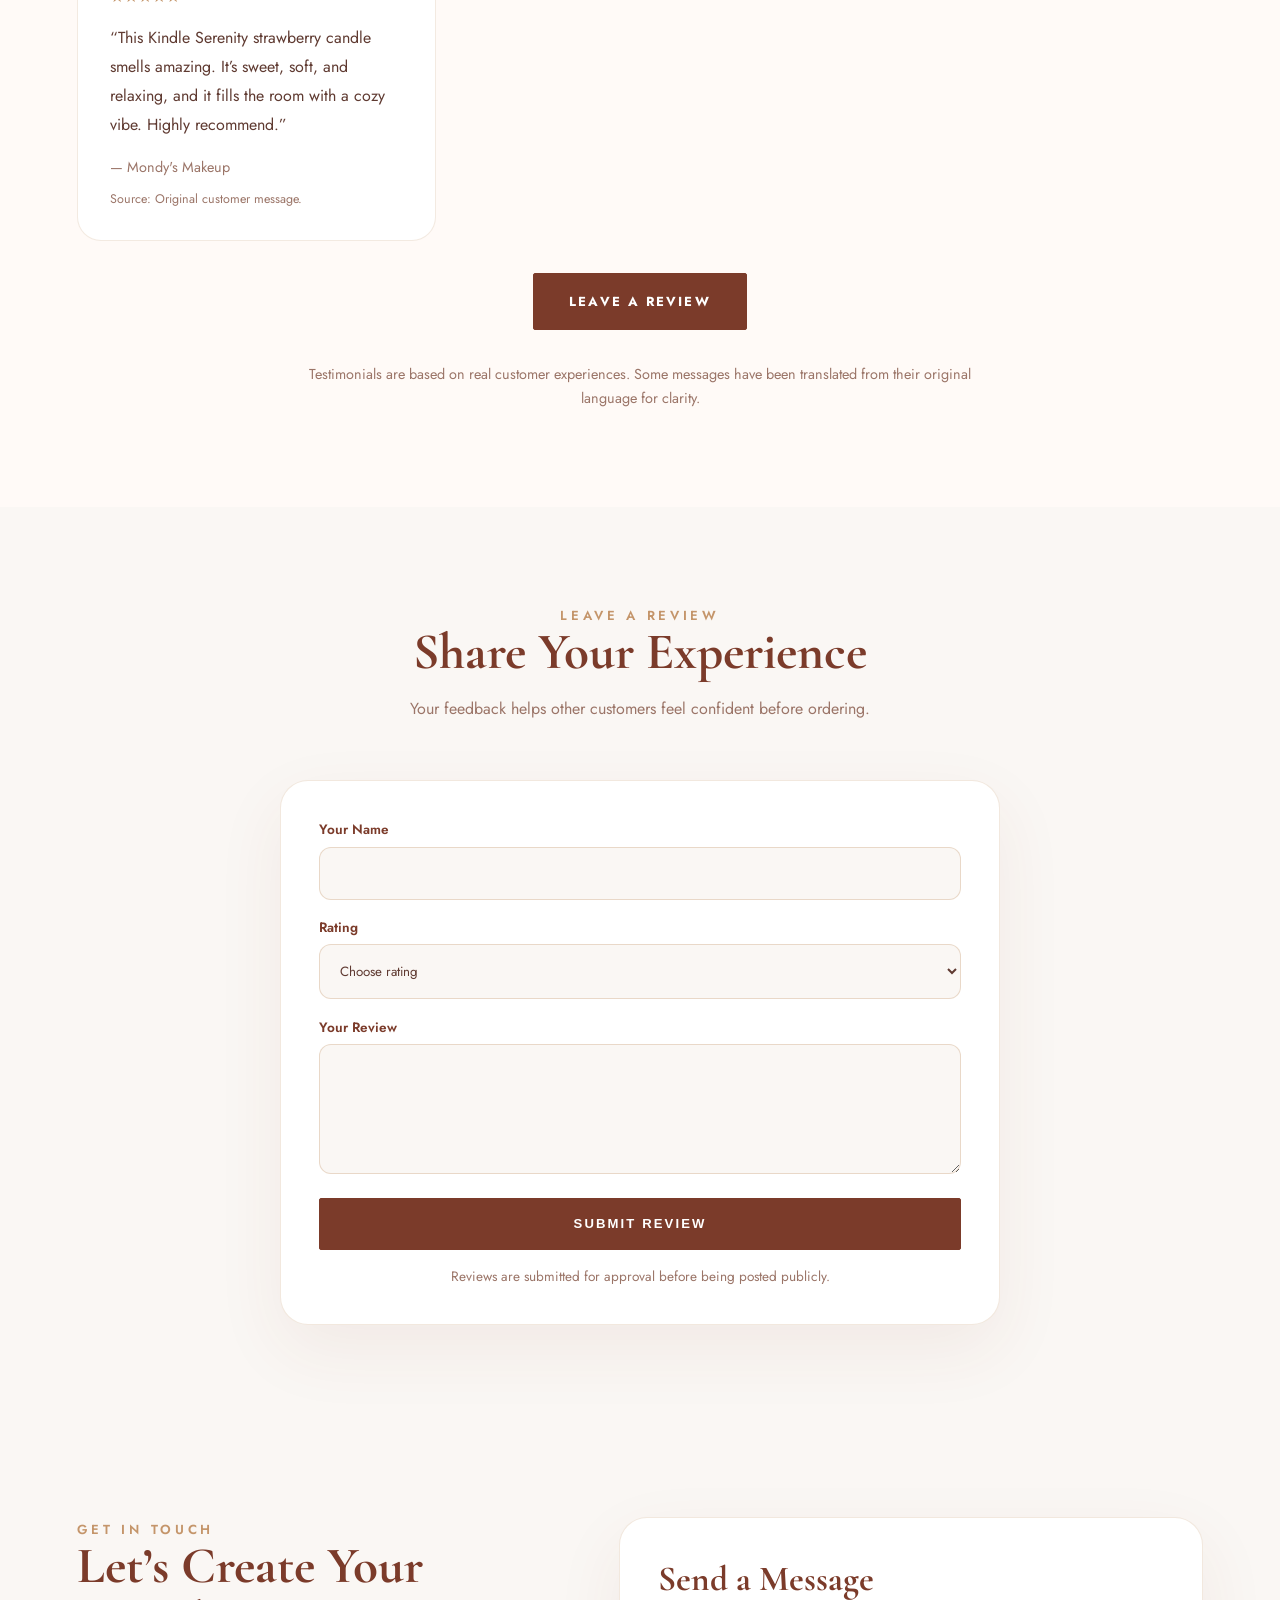
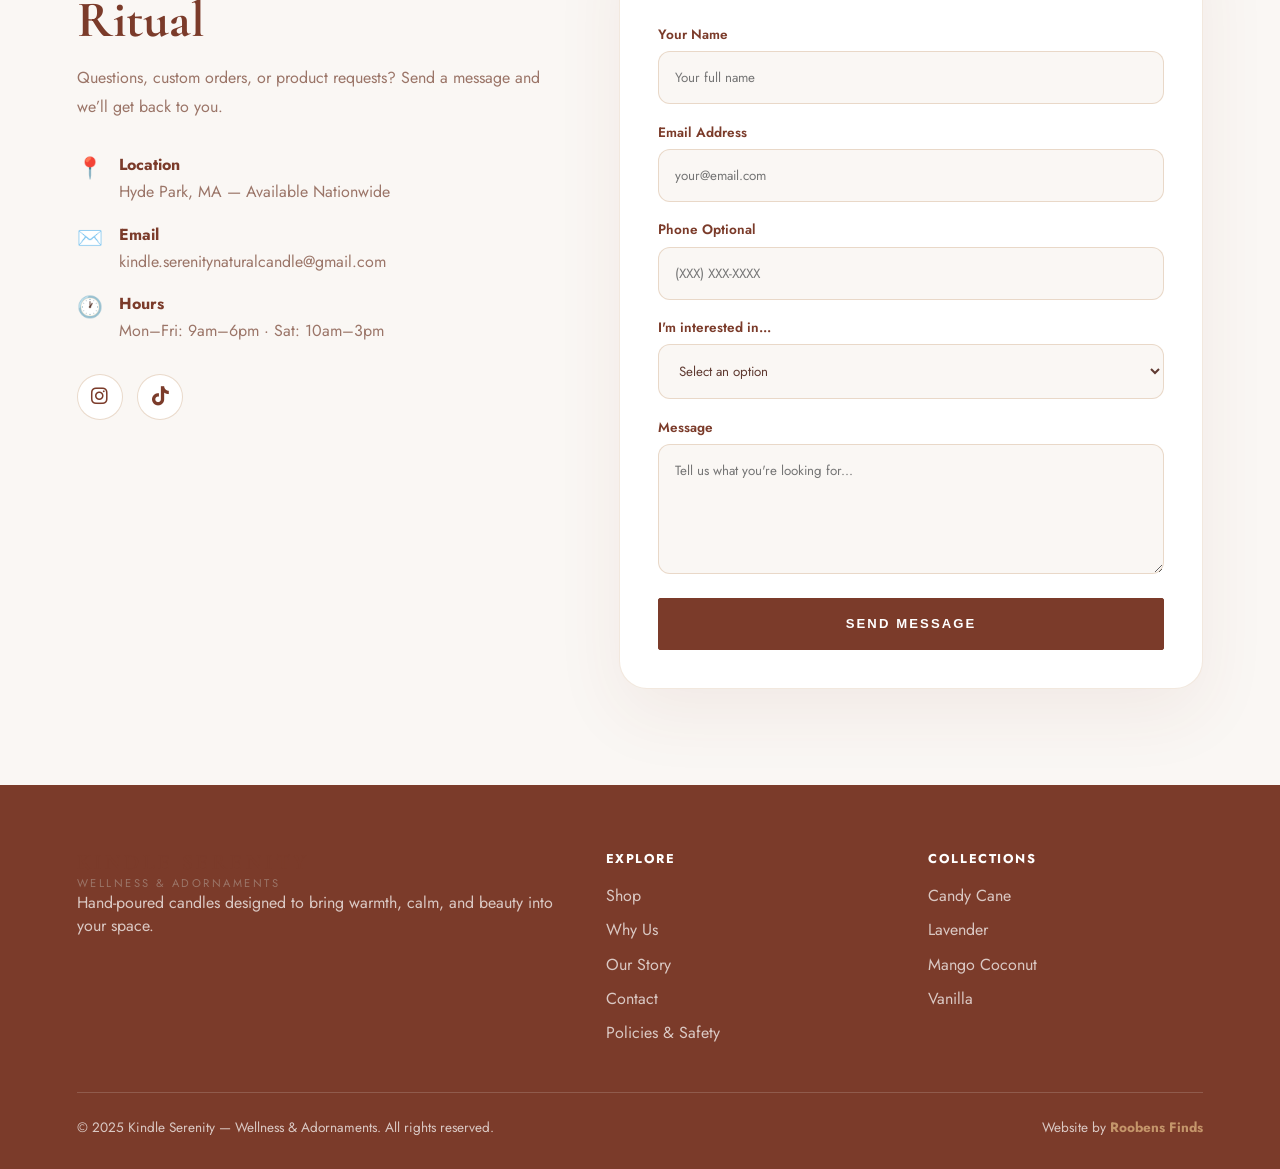
==== commit 60fee9f2: "update changes" ====
--- a/index.html
+++ b/index.html
@@ -153,7 +153,7 @@
         </div>
         <div class="product-info">
           <div class="product-name">Candy Cane</div>
-          <div class="product-sub">10 oz — $19.99</div>Choose size after clicking</div>
+          </div>Choose size after clicking</div>
           <div class="product-price">View Details</div>
         </div>
       </button>
--- a/style.css
+++ b/style.css
@@ -371,7 +371,7 @@
 
 .product-img {
   position: relative;
-  height: 290px;
+  height: 260px;
   background: var(--cream);
   display: flex;
   align-items: center;
@@ -903,7 +903,7 @@
   }
 
   .product-img {
-    height: 320px;
+    height: 260px;
   }
 
   .product-modal-card {
@@ -1011,7 +1011,7 @@
 }
 
 .product-img {
-  height: 300px;
+  height: 260px;
   width: 100%;
   padding: 0;
   background: var(--cream);
@@ -1085,7 +1085,7 @@
 /* FIX: make every product card same size */
 .products-grid {
   display: grid;
-  grid-template-columns: repeat(4, minmax(220px, 1fr));
+  grid-template-columns: repeat(auto-fit, minmax(160px, 1fr));
   gap: 1.6rem;
   align-items: stretch;
 }
@@ -1104,7 +1104,7 @@
 }
 
 .product-img {
-  height: 300px !important;
+  height: 160px !important;
 }
 
 .product-img img {
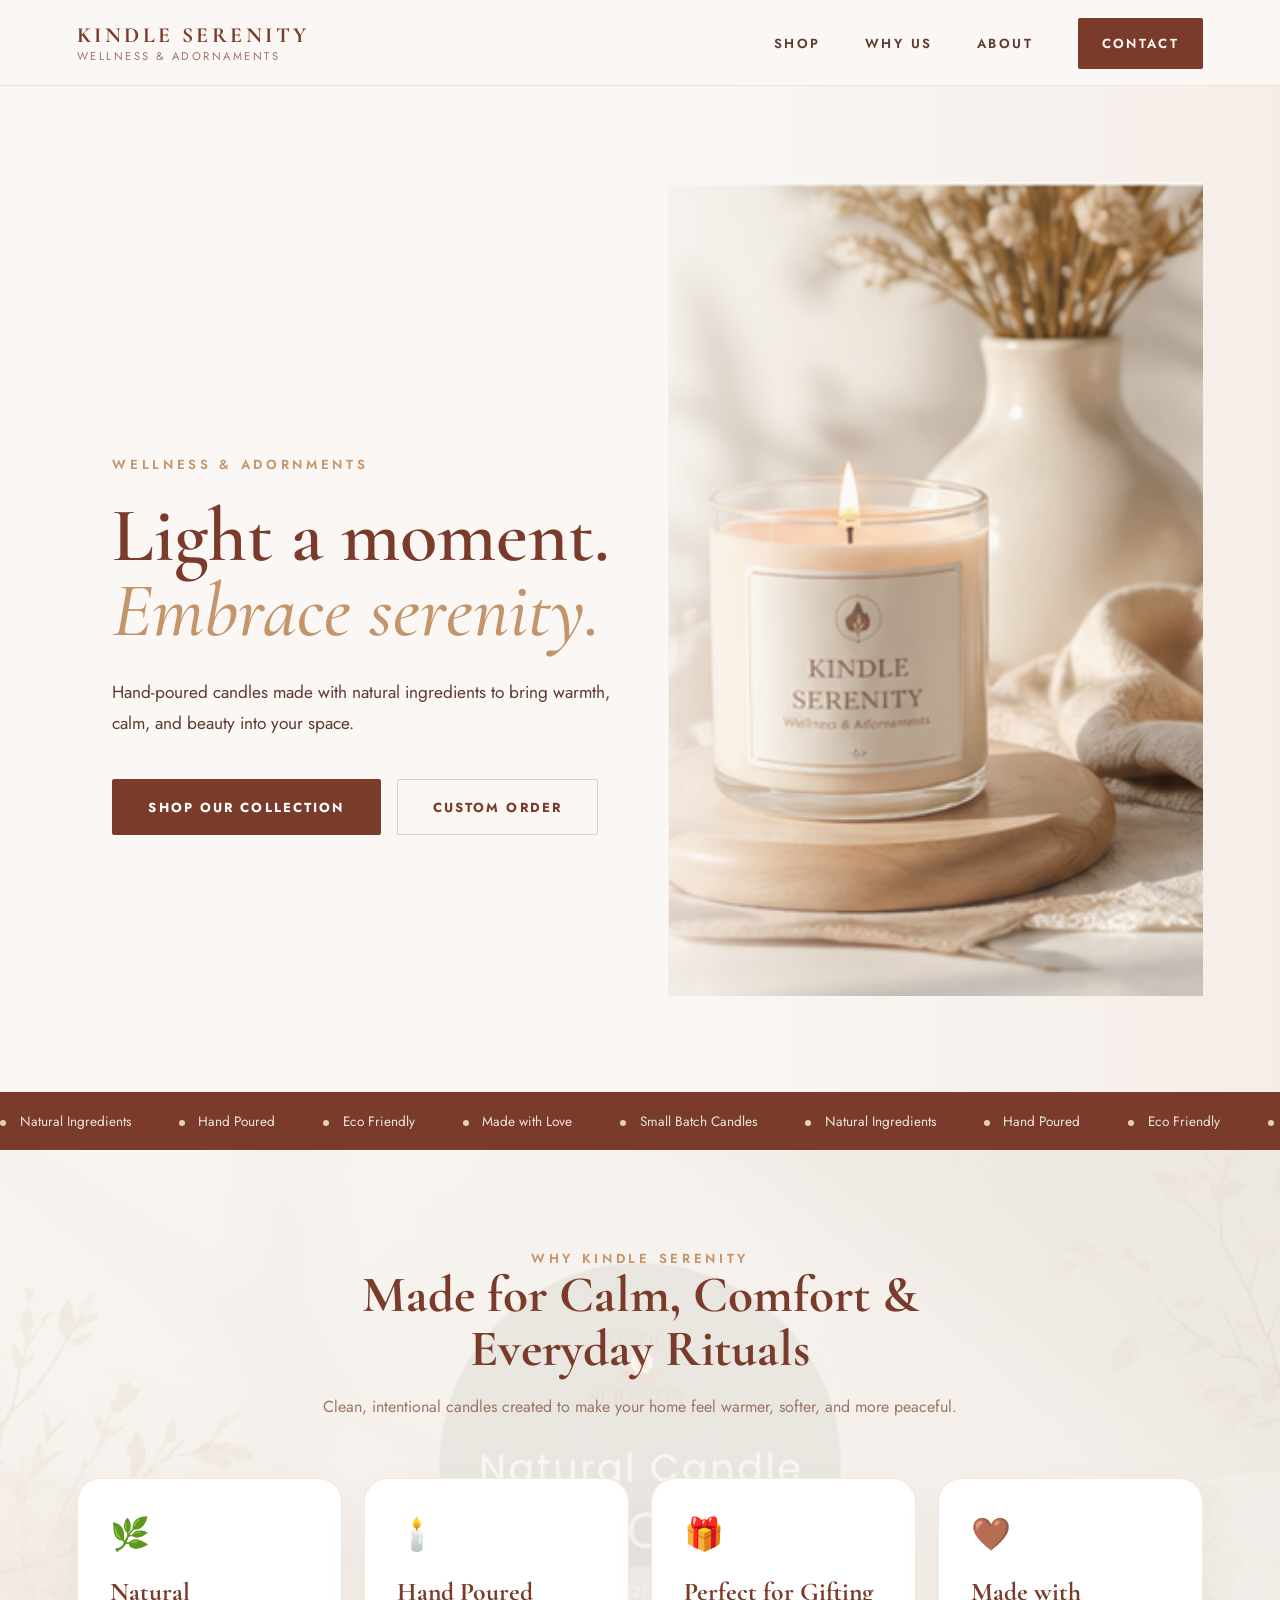
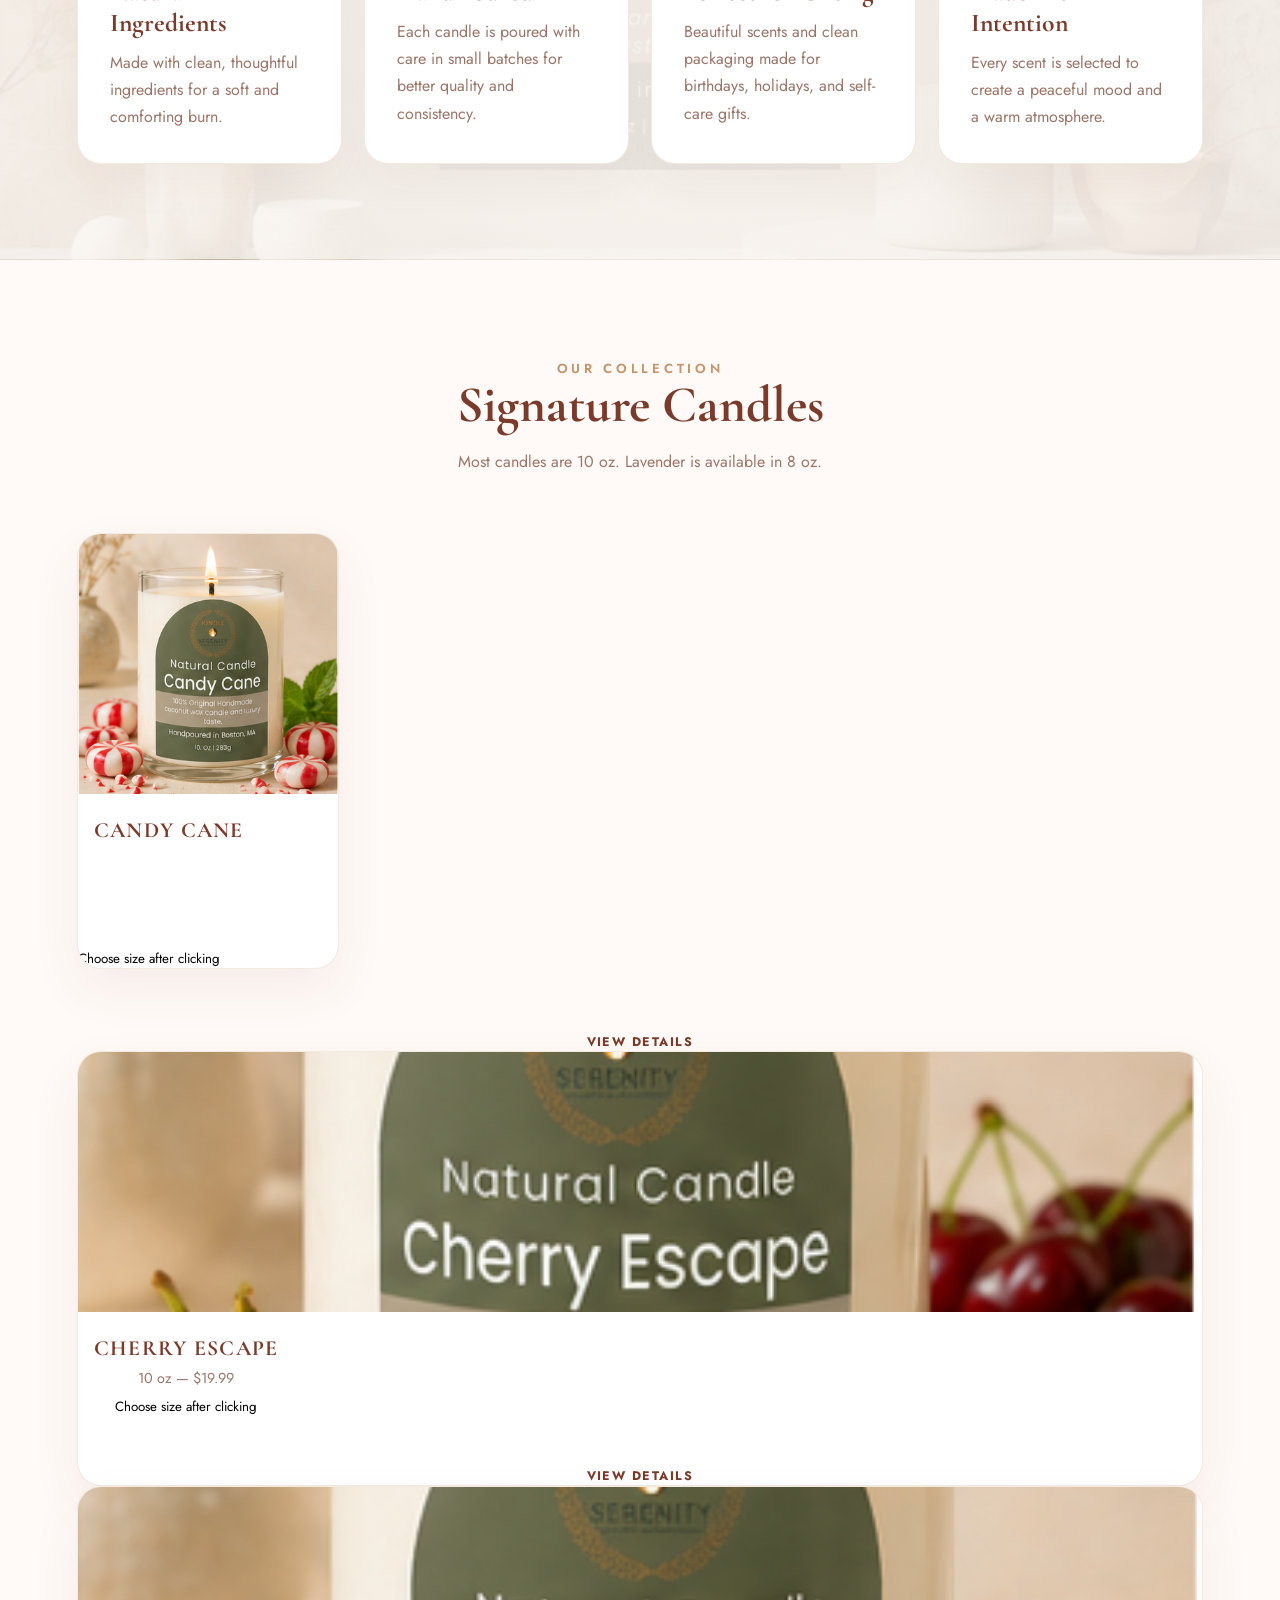
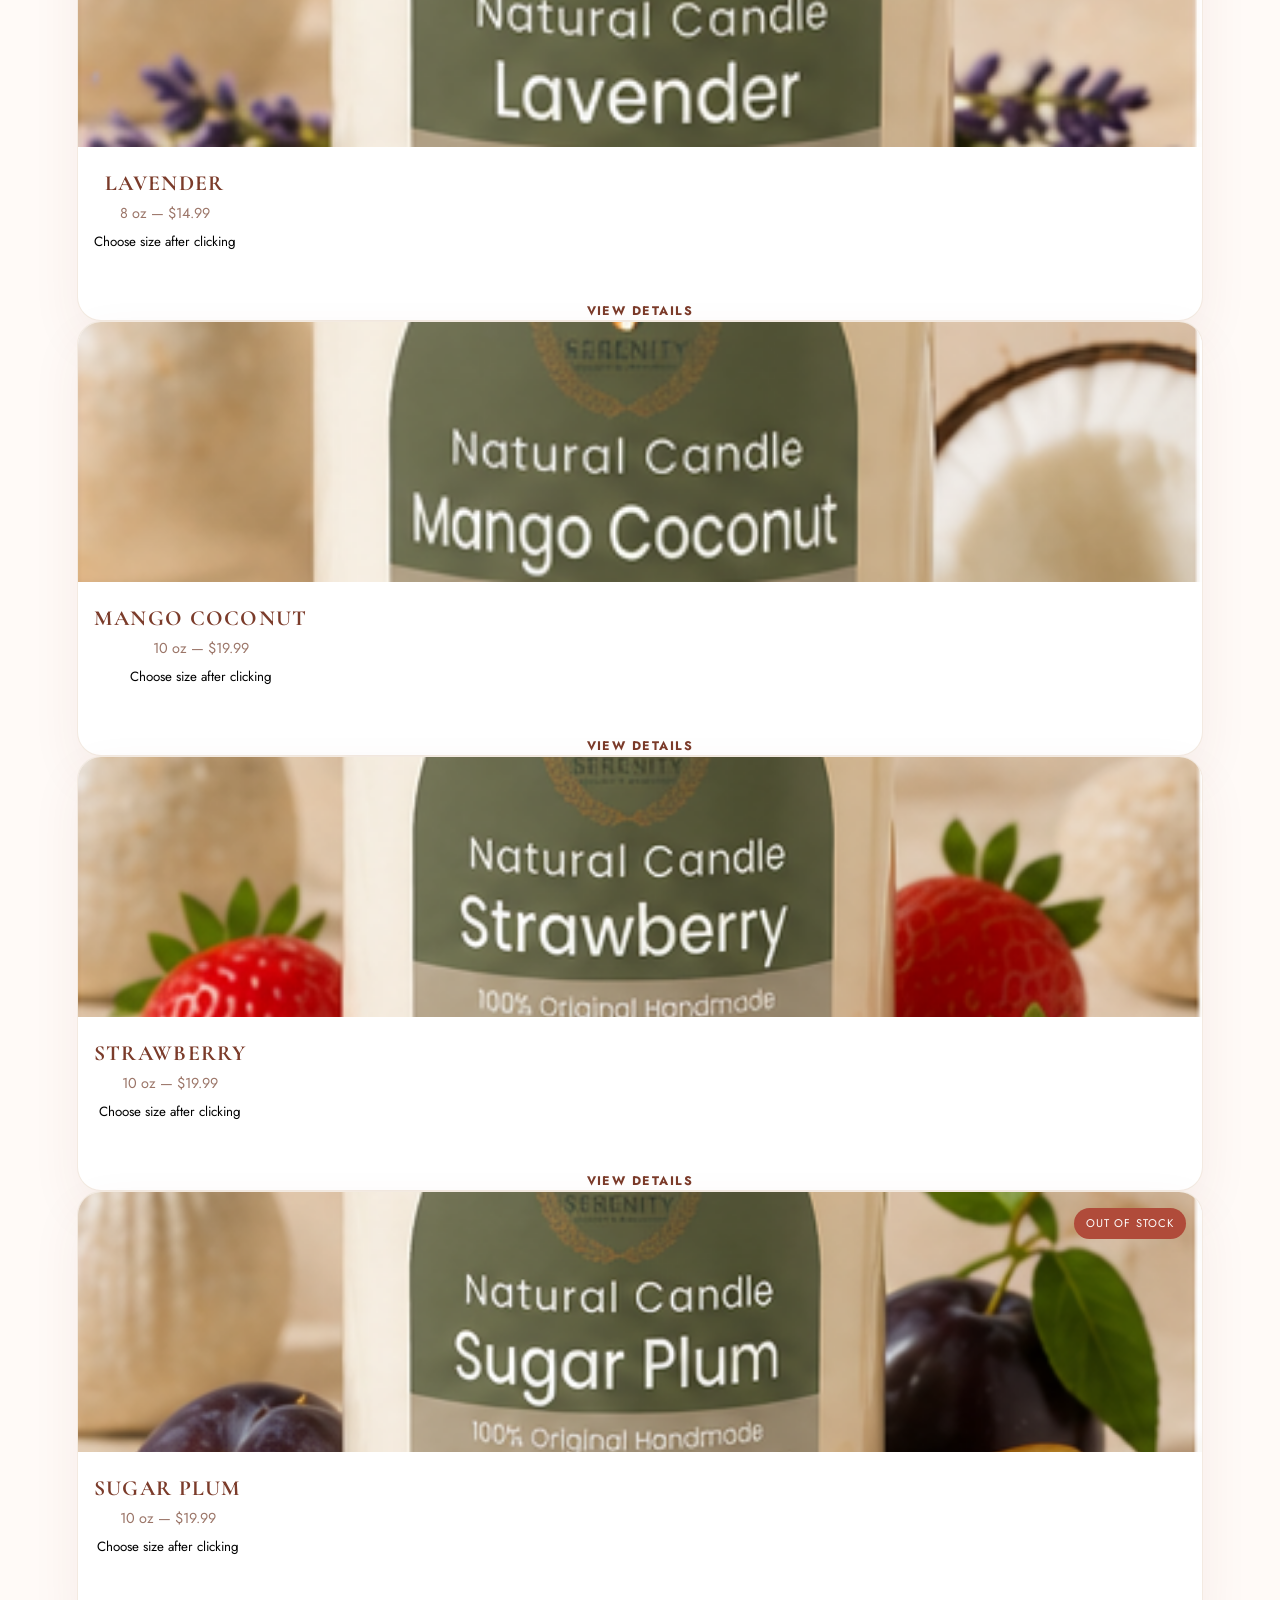
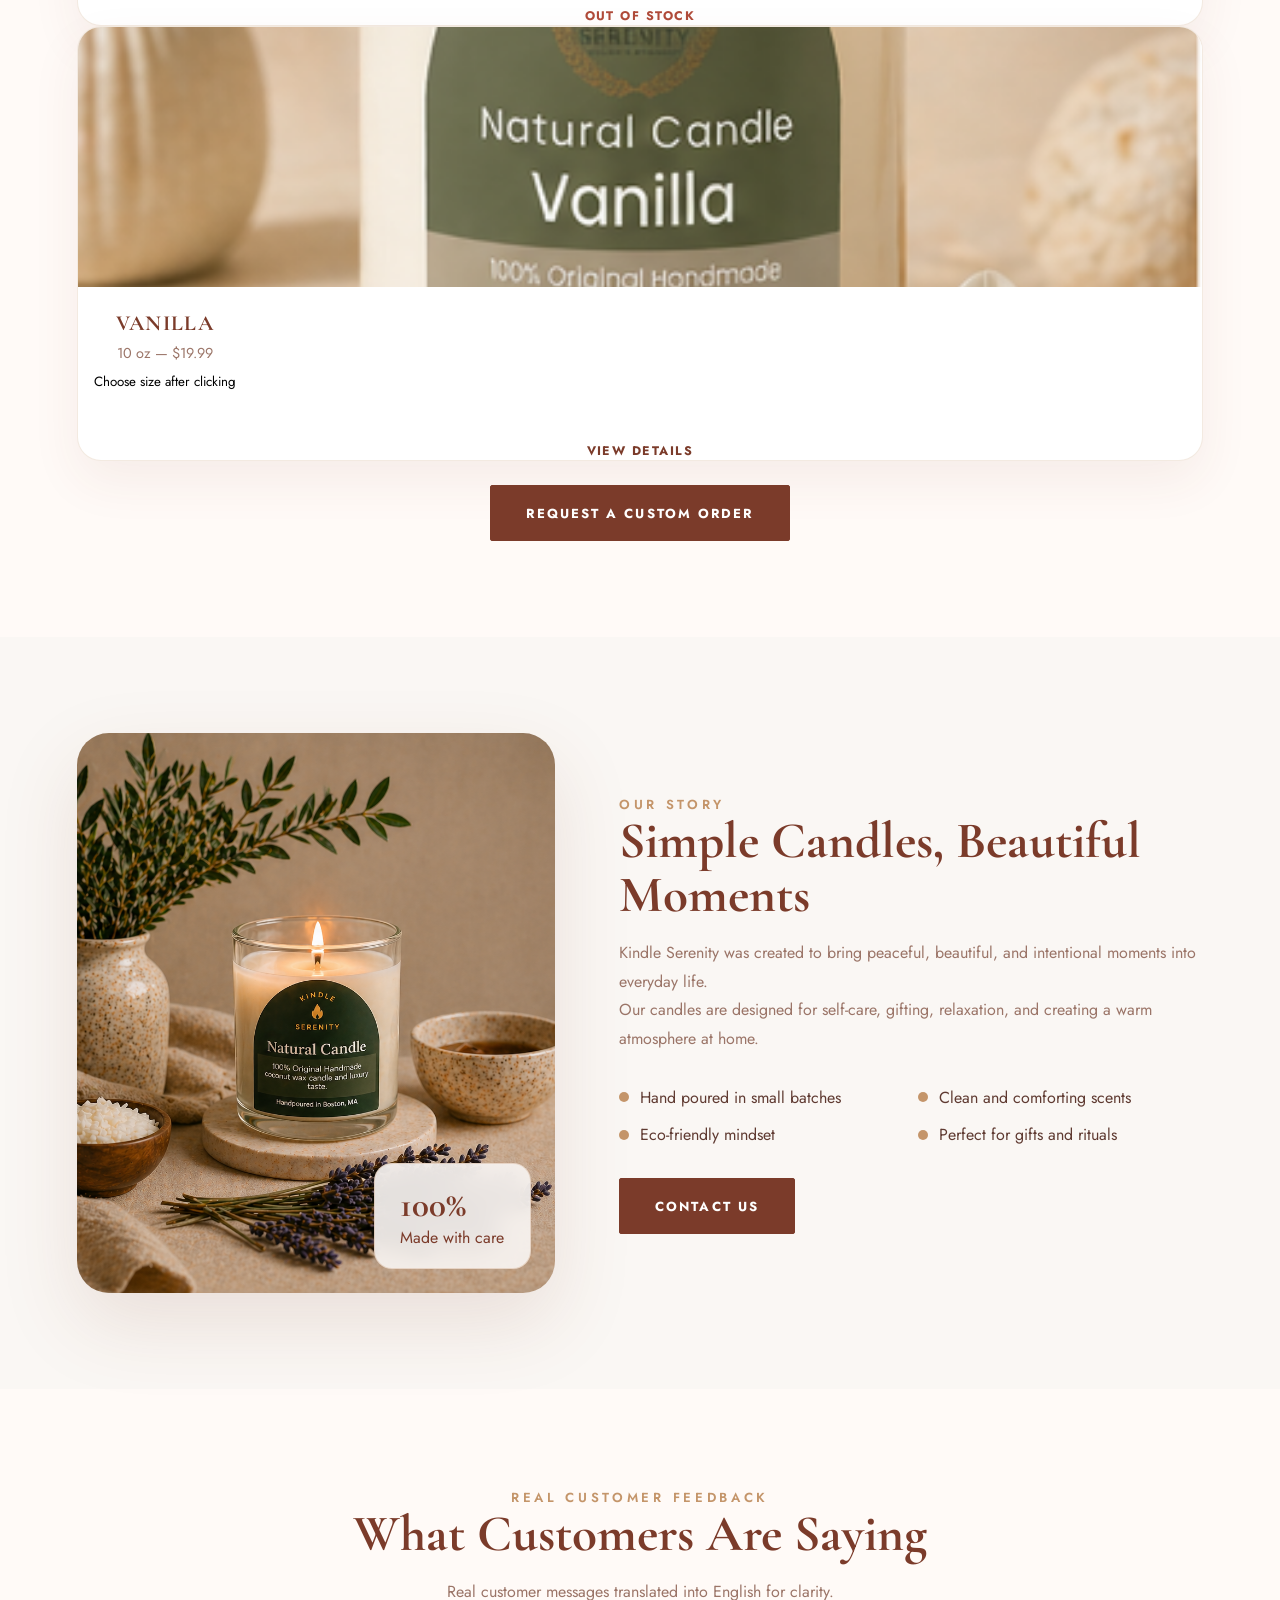
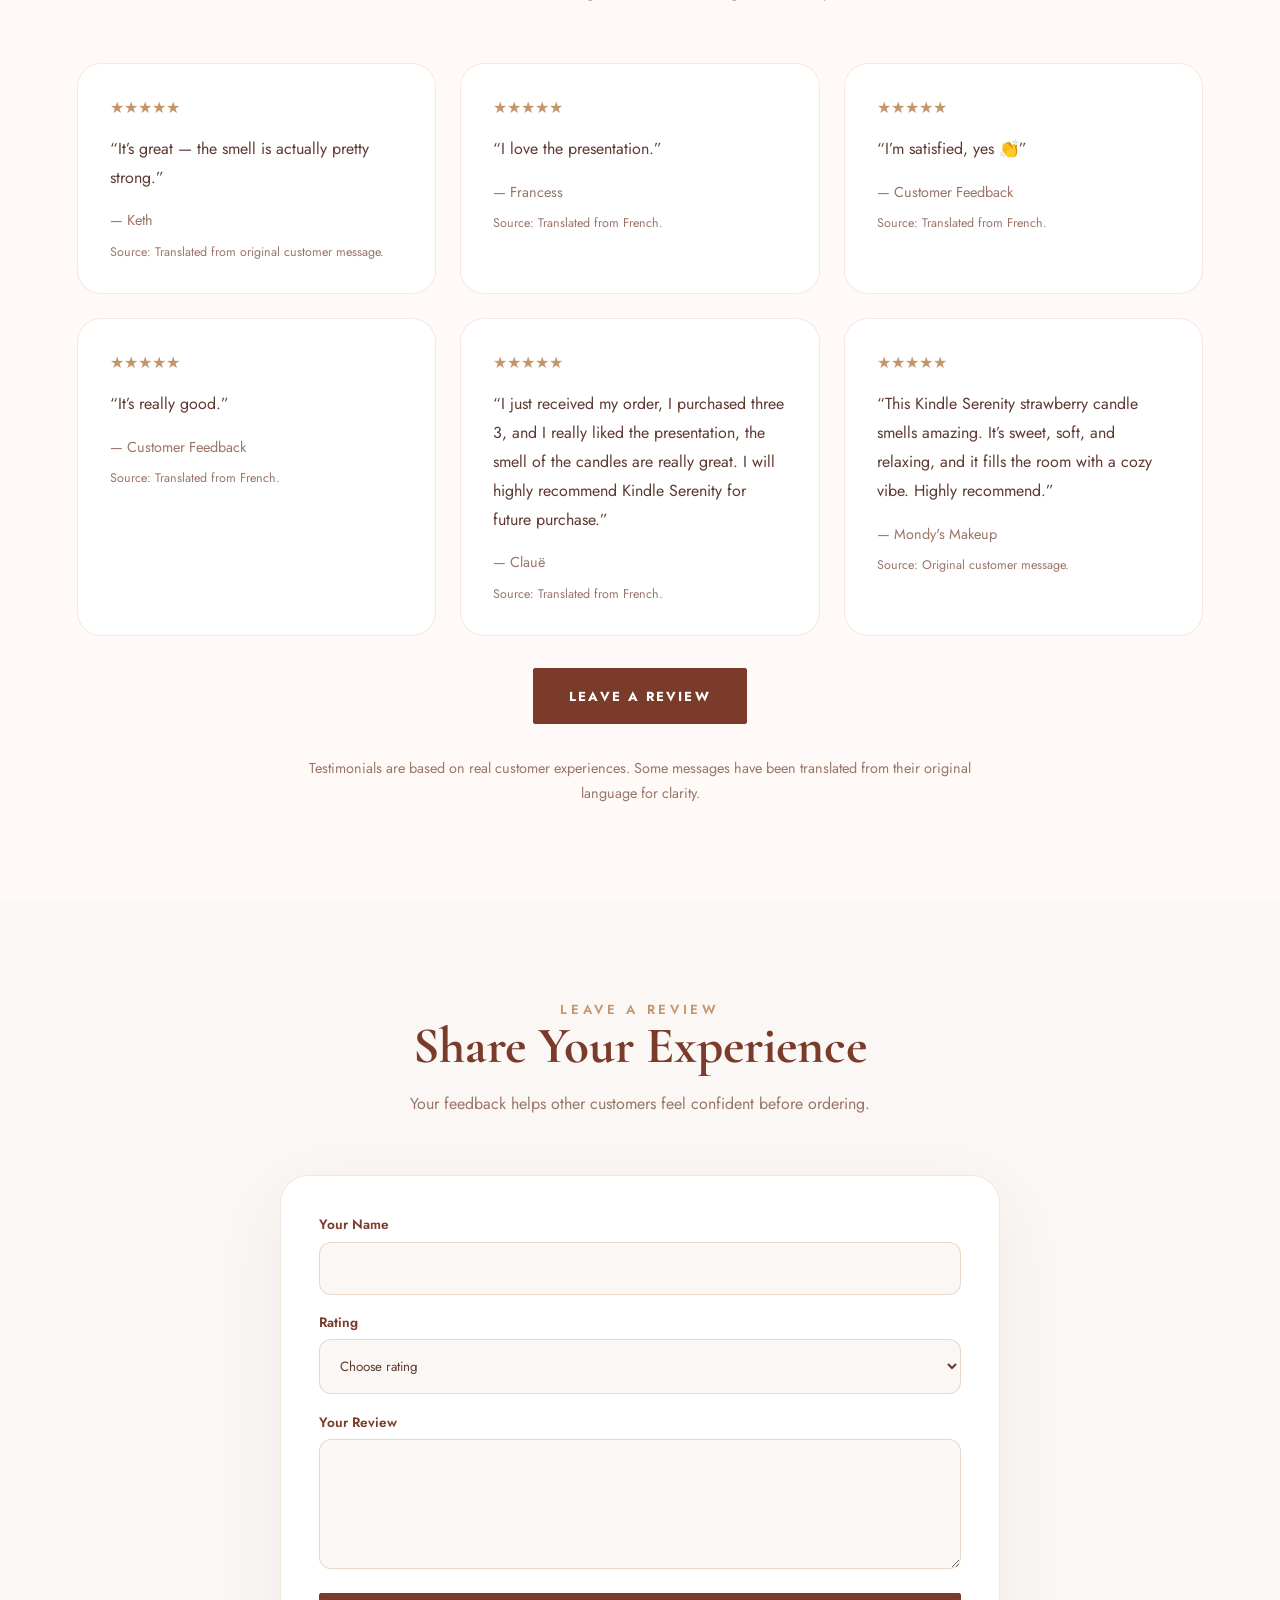
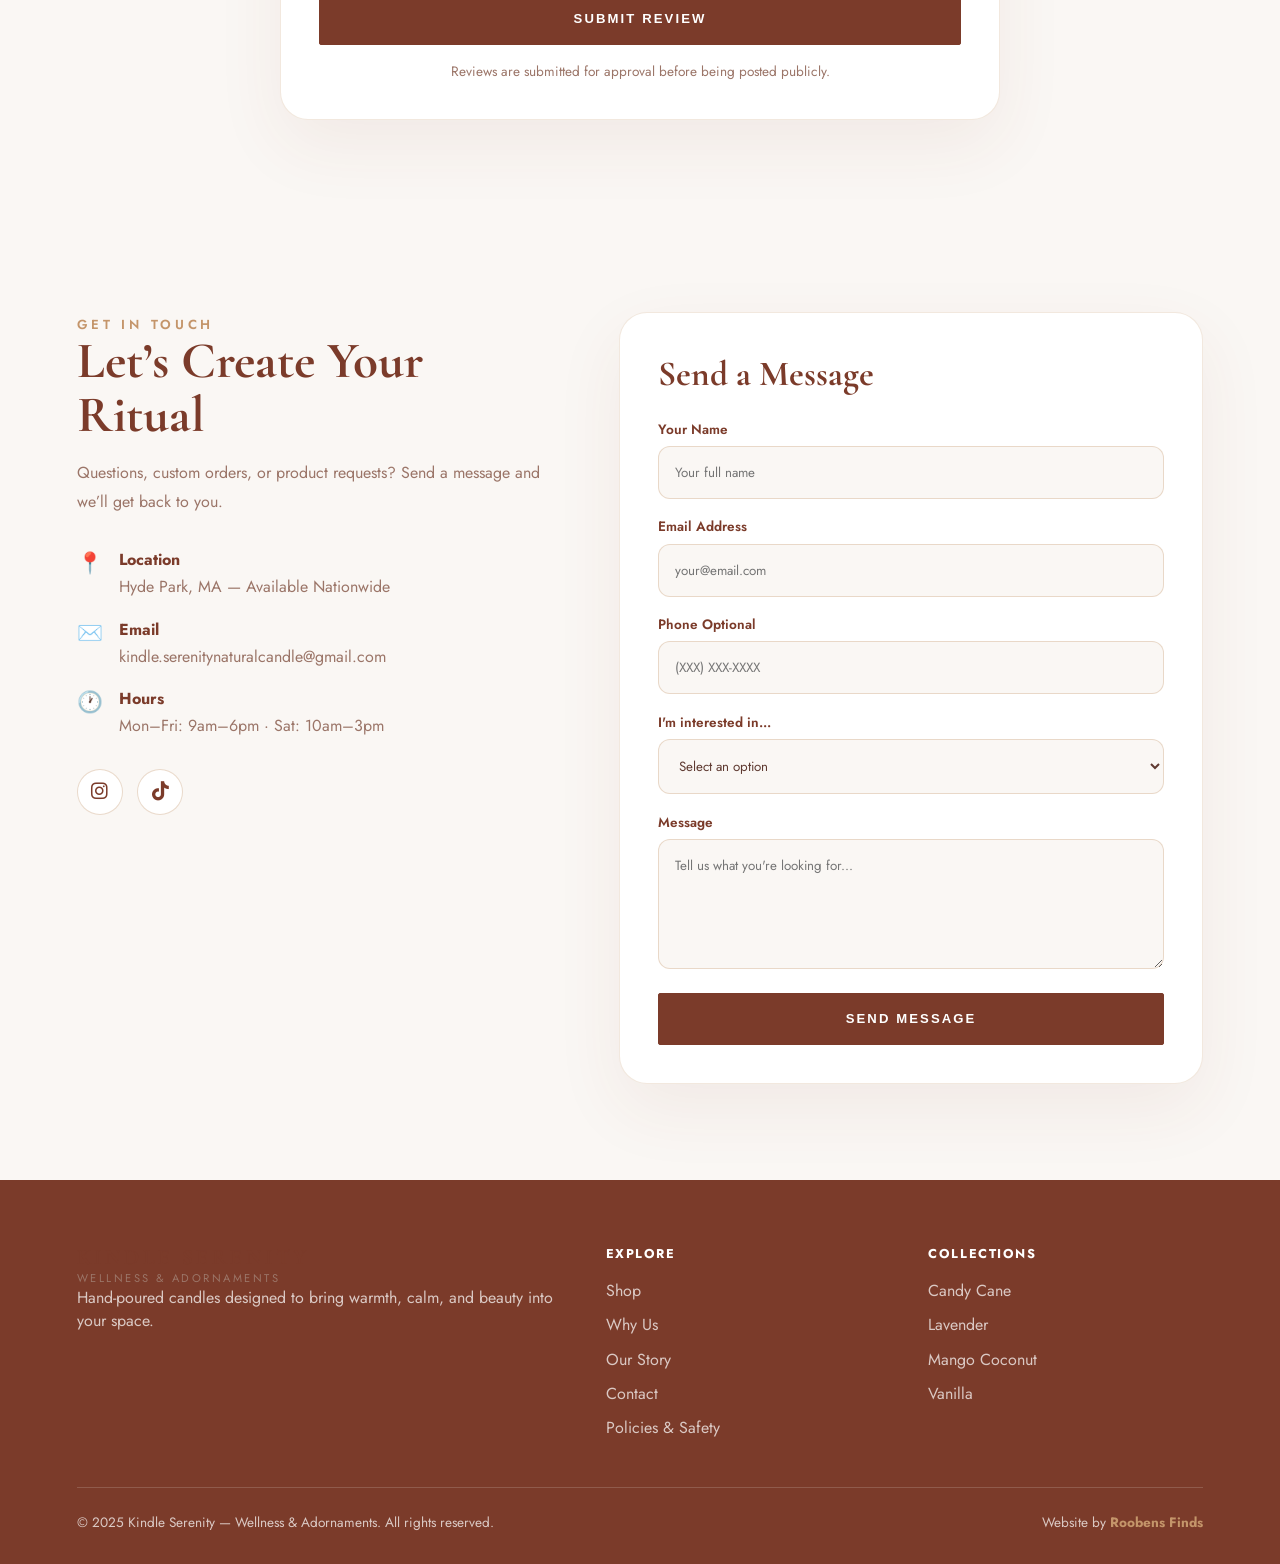
==== commit ba6f7f72: "update changes" ====
--- a/index.html
+++ b/index.html
@@ -351,8 +351,7 @@
       <span class="testimonial-author">— Keth</span>
       <small class="testimonial-source">Source: Translated from original customer message.</small>
     </div>
-   <a href="#leave-review" class="btn-primary fade-up">Leave a Review</a>
-
+   
     <div class="testimonial-card fade-up">
       <div class="stars">★★★★★</div>
       <p class="testimonial-text">“I love the presentation.”</p>
--- a/style.css
+++ b/style.css
@@ -227,7 +227,8 @@
   overflow: hidden;
 }
 
-.tagline-content {
+.tagline-content,
+.tagline-scroll {
   display: flex;
   gap: 3rem;
   width: max-content;
@@ -235,7 +236,7 @@
 }
 
 .tagline-item {
-  color: rgba(255,255,255,0.85);
+  color: rgba(255, 255, 255, 0.85);
   font-size: 0.85rem;
   white-space: nowrap;
 }
@@ -250,12 +251,8 @@
 }
 
 @keyframes scrollTagline {
-  0% {
-    transform: translateX(0%);
-  }
-  100% {
-    transform: translateX(-50%);
-  }
+  0% { transform: translateX(0); }
+  100% { transform: translateX(-50%); }
 }
 
 /* SECTIONS */
@@ -291,10 +288,7 @@
 .services {
   position: relative;
   background:
-    linear-gradient(
-      rgba(250, 247, 244, 0.88),
-      rgba(250, 247, 244, 0.88)
-    ),
+    linear-gradient(rgba(250, 247, 244, 0.88), rgba(250, 247, 244, 0.88)),
     url("images/services-bg.png");
   background-size: cover;
   background-position: center;
@@ -345,13 +339,17 @@
 }
 
 .products-grid {
-  display: grid;
-  grid-template-columns: repeat(4, 1fr);
+  width: min(1180px, 100%);
+  margin: 0 auto 4rem;
+  display: grid;
+  grid-template-columns: repeat(4, minmax(0, 1fr));
   gap: 1.6rem;
-  margin-bottom: 3rem;
+  align-items: stretch;
 }
 
 .product-card {
+  width: 100%;
+  height: 100%;
   background: #fff;
   border-radius: 24px;
   overflow: hidden;
@@ -361,7 +359,9 @@
   padding: 0;
   cursor: pointer;
   font-family: inherit;
-  text-align: left;
+  display: flex;
+  flex-direction: column;
+  text-align: center;
 }
 
 .product-card:hover {
@@ -371,44 +371,45 @@
 
 .product-img {
   position: relative;
+  width: 100%;
   height: 260px;
-  background: var(--cream);
-  display: flex;
-  align-items: center;
-  justify-content: center;
-  padding: 20px; /* ← sa balanse foto yo */
+  background: #f8f1ed;
+  overflow: hidden;
+  padding: 0;
 }
 
 .product-img img {
   width: 100%;
   height: 100%;
   object-fit: cover;
-}
-
-.product-badge,
+  object-position: center;
+}
+
+.product-badge {
+  display: none !important;
+}
+
 .out-badge {
   position: absolute;
   top: 1rem;
+  right: 1rem;
+  display: inline-flex !important;
   border-radius: 999px;
   color: white;
   padding: 0.45rem 0.75rem;
   font-size: 0.7rem;
   letter-spacing: 0.1em;
   text-transform: uppercase;
-}
-
-.product-badge {
-  left: 1rem;
-  background: rgba(123, 59, 42, 0.88);
-}
-
-.out-badge {
-  right: 1rem;
   background: var(--danger);
 }
 
 .product-info {
-  padding: 1.3rem 1rem 1.6rem;
+  flex: 1;
+  min-height: 155px;
+  padding: 1.4rem 1rem 1.6rem;
+  display: flex;
+  flex-direction: column;
+  align-items: center;
   text-align: center;
 }
 
@@ -419,26 +420,32 @@
   font-weight: 700;
   letter-spacing: 0.06em;
   font-size: 1.35rem;
+  margin-bottom: 0.45rem;
 }
 
 .product-sub {
   color: var(--muted);
   font-size: 0.9rem;
-  margin: 0.6rem 0;
+  margin-bottom: 0.6rem;
 }
 
 .product-price {
+  margin-top: auto;
+  width: 100%;
   color: var(--espresso);
   font-weight: 700;
   text-transform: uppercase;
   letter-spacing: 0.12em;
   font-size: 0.78rem;
-  text-align: center;   /* ← SA A */
-  width: 100%;          /* ← SA A */
+  text-align: center;
 }
 
 .out-text {
   color: var(--danger);
+}
+
+.shop .btn-primary.fade-up {
+  margin-top: 1.5rem;
 }
 
 /* PRODUCT MODAL */
@@ -630,6 +637,51 @@
   font-size: 0.9rem;
 }
 
+.testimonial-source {
+  display: block;
+  margin-top: 0.7rem;
+  color: var(--muted);
+  font-size: 0.78rem;
+  line-height: 1.5;
+}
+
+.testimonial-disclaimer {
+  max-width: 720px;
+  margin: 2rem auto 0;
+  color: var(--muted);
+  text-align: center;
+  font-size: 0.9rem;
+  line-height: 1.7;
+}
+
+.review-button-wrap {
+  margin: 2rem auto 0;
+  text-align: center;
+}
+
+/* REVIEW */
+.review-section {
+  background: var(--off-white);
+  padding: 6rem 6%;
+}
+
+.review-box {
+  max-width: 720px;
+  margin: 0 auto;
+  background: #fff;
+  border: 1px solid rgba(196, 149, 106, 0.22);
+  border-radius: 28px;
+  padding: 2.4rem;
+  box-shadow: 0 25px 70px rgba(123, 59, 42, 0.07);
+}
+
+.review-note {
+  margin-top: 1rem;
+  text-align: center;
+  color: var(--muted);
+  font-size: 0.85rem;
+}
+
 /* CONTACT */
 .contact {
   display: grid;
@@ -737,6 +789,52 @@
   width: 100%;
 }
 
+/* POLICY */
+.policy-page {
+  background: var(--off-white);
+  min-height: calc(100vh - 86px);
+}
+
+.policy-wrap {
+  max-width: 980px;
+  margin: 0 auto;
+}
+
+.policy-wrap h1 {
+  font-family: "Cormorant Garamond", serif;
+  color: var(--espresso);
+  font-size: clamp(3rem, 5vw, 5rem);
+  line-height: 1;
+  margin-bottom: 2.5rem;
+}
+
+.policy-card {
+  background: #fff;
+  border: 1px solid rgba(196, 149, 106, 0.22);
+  border-radius: 28px;
+  padding: 2.2rem;
+  margin-bottom: 1.5rem;
+  box-shadow: 0 20px 60px rgba(123, 59, 42, 0.06);
+}
+
+.policy-card h2 {
+  font-family: "Cormorant Garamond", serif;
+  color: var(--espresso);
+  font-size: 2.4rem;
+  margin-bottom: 1rem;
+}
+
+.policy-card h3 {
+  color: var(--espresso);
+  font-size: 1rem;
+  margin: 1.4rem 0 0.4rem;
+}
+
+.policy-card p {
+  color: var(--muted);
+  line-height: 1.8;
+}
+
 /* FOOTER */
 footer {
   background: var(--espresso);
@@ -780,7 +878,7 @@
   font-size: 0.85rem;
 }
 
-/* MOBILE */
+/* MOBILE MENU */
 .nav-mobile-menu,
 .nav-overlay {
   display: none;
@@ -791,6 +889,7 @@
   transform: translateY(0);
 }
 
+/* TABLET */
 @media (max-width: 1000px) {
   .hero,
   .about,
@@ -817,7 +916,11 @@
 
   .services-grid,
   .products-grid {
-    grid-template-columns: repeat(2, 1fr);
+    grid-template-columns: repeat(2, minmax(0, 1fr));
+  }
+
+  .products-grid {
+    max-width: 760px;
   }
 
   .testimonials-grid {
@@ -825,6 +928,7 @@
   }
 }
 
+/* MOBILE */
 @media (max-width: 760px) {
   nav {
     height: 74px;
@@ -902,8 +1006,12 @@
     grid-template-columns: 1fr;
   }
 
+  .products-grid {
+    max-width: 430px;
+  }
+
   .product-img {
-    height: 260px;
+    height: 300px;
   }
 
   .product-modal-card {
@@ -931,189 +1039,4 @@
   .footer-bottom {
     flex-direction: column;
   }
-}
-
-.testimonial-source {
-  display: block;
-  margin-top: 0.7rem;
-  color: var(--muted);
-  font-size: 0.78rem;
-  line-height: 1.5;
-}
-
-.testimonial-disclaimer {
-  max-width: 720px;
-  margin: 2rem auto 0;
-  color: var(--muted);
-  text-align: center;
-  font-size: 0.9rem;
-  line-height: 1.7;
-}
-
-.policy-page {
-  background: var(--off-white);
-  min-height: calc(100vh - 86px);
-}
-
-.policy-wrap {
-  max-width: 980px;
-  margin: 0 auto;
-}
-
-.policy-wrap h1 {
-  font-family: "Cormorant Garamond", serif;
-  color: var(--espresso);
-  font-size: clamp(3rem, 5vw, 5rem);
-  line-height: 1;
-  margin-bottom: 2.5rem;
-}
-
-.policy-card {
-  background: #fff;
-  border: 1px solid rgba(196, 149, 106, 0.22);
-  border-radius: 28px;
-  padding: 2.2rem;
-  margin-bottom: 1.5rem;
-  box-shadow: 0 20px 60px rgba(123, 59, 42, 0.06);
-}
-
-.policy-card h2 {
-  font-family: "Cormorant Garamond", serif;
-  color: var(--espresso);
-  font-size: 2.4rem;
-  margin-bottom: 1rem;
-}
-
-.policy-card h3 {
-  color: var(--espresso);
-  font-size: 1rem;
-  margin: 1.4rem 0 0.4rem;
-}
-
-.policy-card p {
-  color: var(--muted);
-  line-height: 1.8;
-}
-/* FIX PRODUCT GRID + IMAGE BALANCE */
-.products-grid {
-  display: grid;
-  grid-template-columns: repeat(4, minmax(0, 1fr));
-  gap: 1.6rem;
-  align-items: stretch;
-  margin-bottom: 4rem;
-}
-
-.product-card {
-  width: 100%;
-  height: 100%;
-  display: flex;
-  flex-direction: column;
-}
-
-.product-img {
-  height: 260px;
-  width: 100%;
-  padding: 0;
-  background: var(--cream);
-  overflow: hidden;
-}
-
-.product-img img {
-  width: 100%;
-  height: 100%;
-  object-fit: cover;
-  object-position: center;
-}
-
-.product-info {
-  flex: 1;
-  min-height: 155px;
-  padding: 1.4rem 1rem 1.6rem;
-  display: flex;
-  flex-direction: column;
-  align-items: center;
-  text-align: center;
-}
-
-.product-price {
-  margin-top: auto;
-  width: 100%;
-  display: block;
-  text-align: center !important;
-  color: var(--espresso);
-  font-weight: 700;
-  text-transform: uppercase;
-  letter-spacing: 0.12em;
-  font-size: 0.78rem;
-}
-
-/* HIDE OZ BADGES ON PHOTOS */
-.product-badge {
-  display: none !important;
-}
-
-/* KEEP ONLY OUT OF STOCK BADGE */
-.out-badge {
-  display: inline-flex !important;
-}
-
-/* GIVE CUSTOM ORDER BUTTON BREATHING ROOM */
-.shop .btn-primary.fade-up {
-  margin-top: 1rem;
-}
-.review-section {
-  background: var(--off-white);
-  padding: 6rem 6%;
-}
-
-.review-box {
-  max-width: 720px;
-  margin: 0 auto;
-  background: #fff;
-  border: 1px solid rgba(196, 149, 106, 0.22);
-  border-radius: 28px;
-  padding: 2.4rem;
-  box-shadow: 0 25px 70px rgba(123, 59, 42, 0.07);
-}
-
-.review-note {
-  margin-top: 1rem;
-  text-align: center;
-  color: var(--muted);
-  font-size: 0.85rem;
-}
-/* FIX: make every product card same size */
-.products-grid {
-  display: grid;
-  grid-template-columns: repeat(auto-fit, minmax(160px, 1fr));
-  gap: 1.6rem;
-  align-items: stretch;
-}
-
-.product-card {
-  max-width: none !important;
-  width: 100% !important;
-  height: 100%;
-}
-
-.product-card:first-child {
-  grid-column: auto !important;
-  width: 100% !important;
-  max-width: none !important;
-  transform: none !important;
-}
-
-.product-img {
-  height: 160px !important;
-}
-
-.product-img img {
-  width: 100%;
-  height: 100%;
-  object-fit: cover;
-  object-position: center;
-}
-.review-button-wrap {
-  margin: 2rem auto 0;
-  text-align: center;
 }
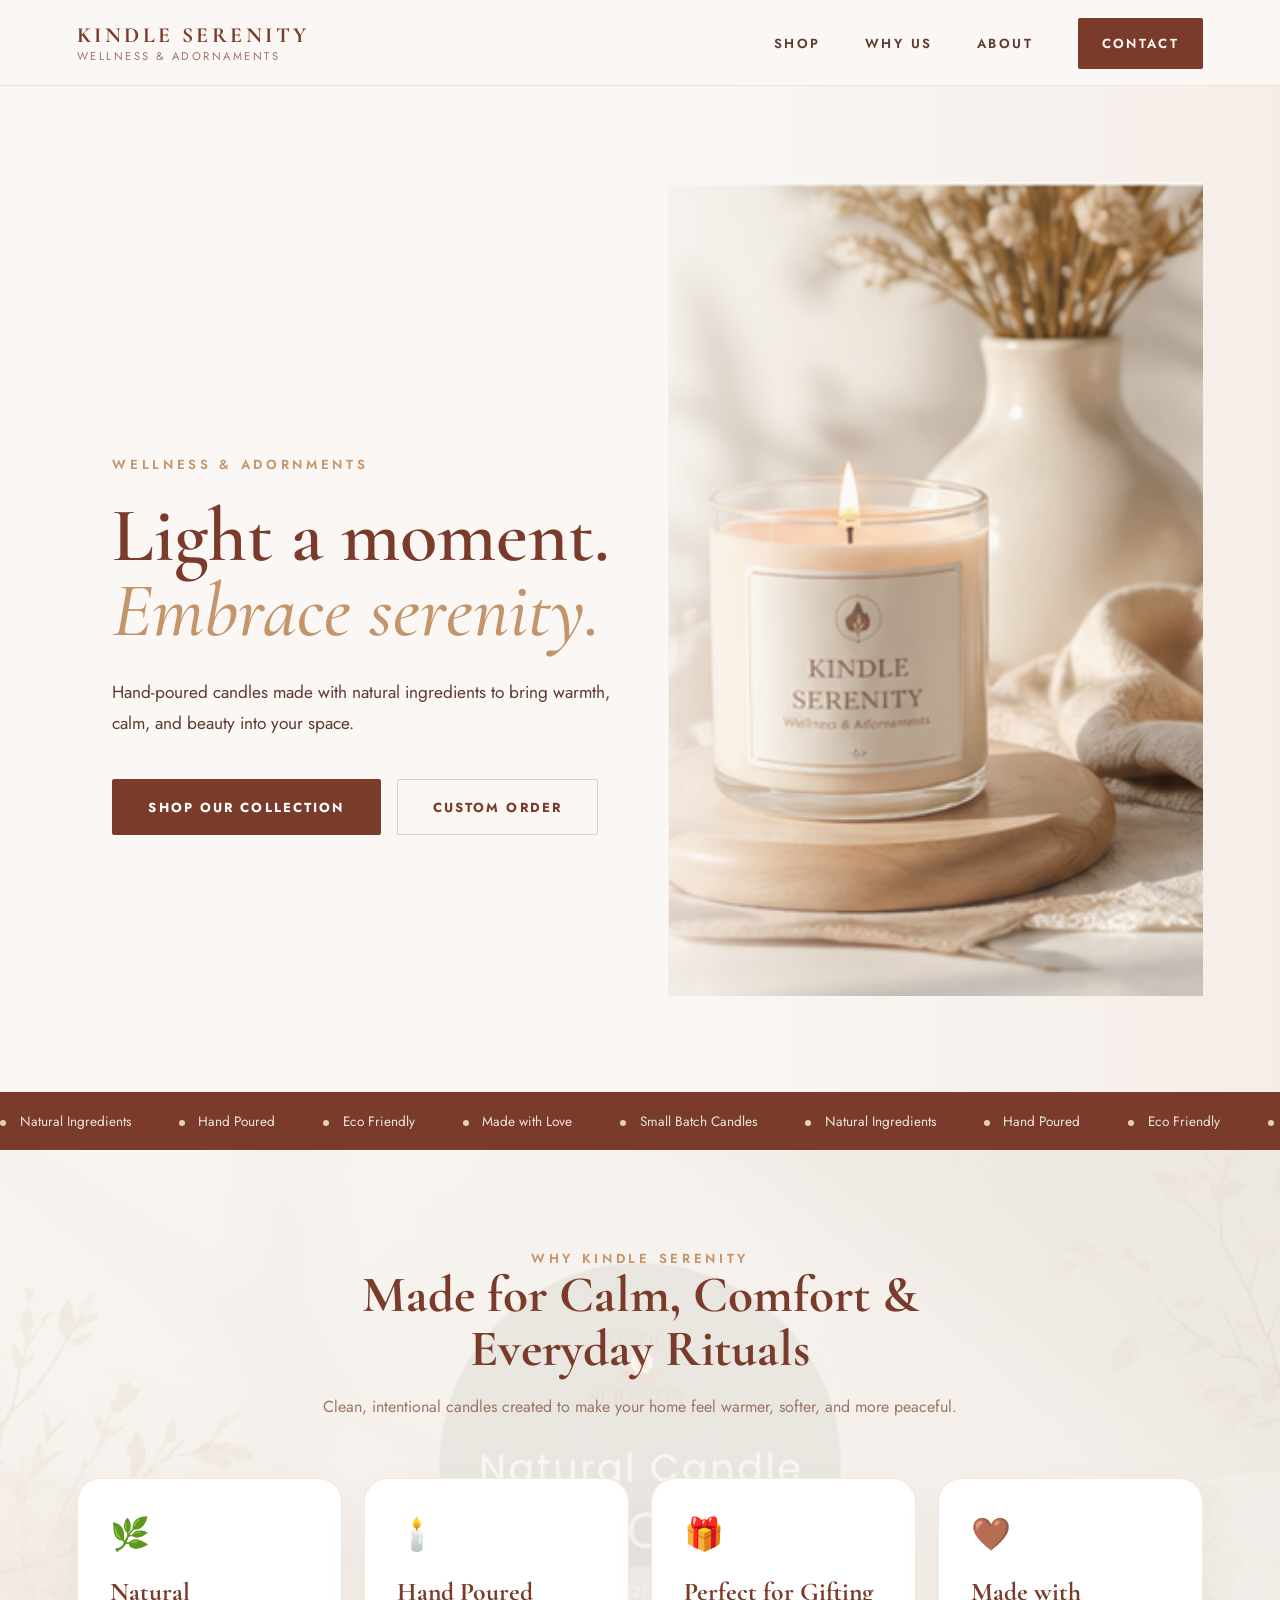
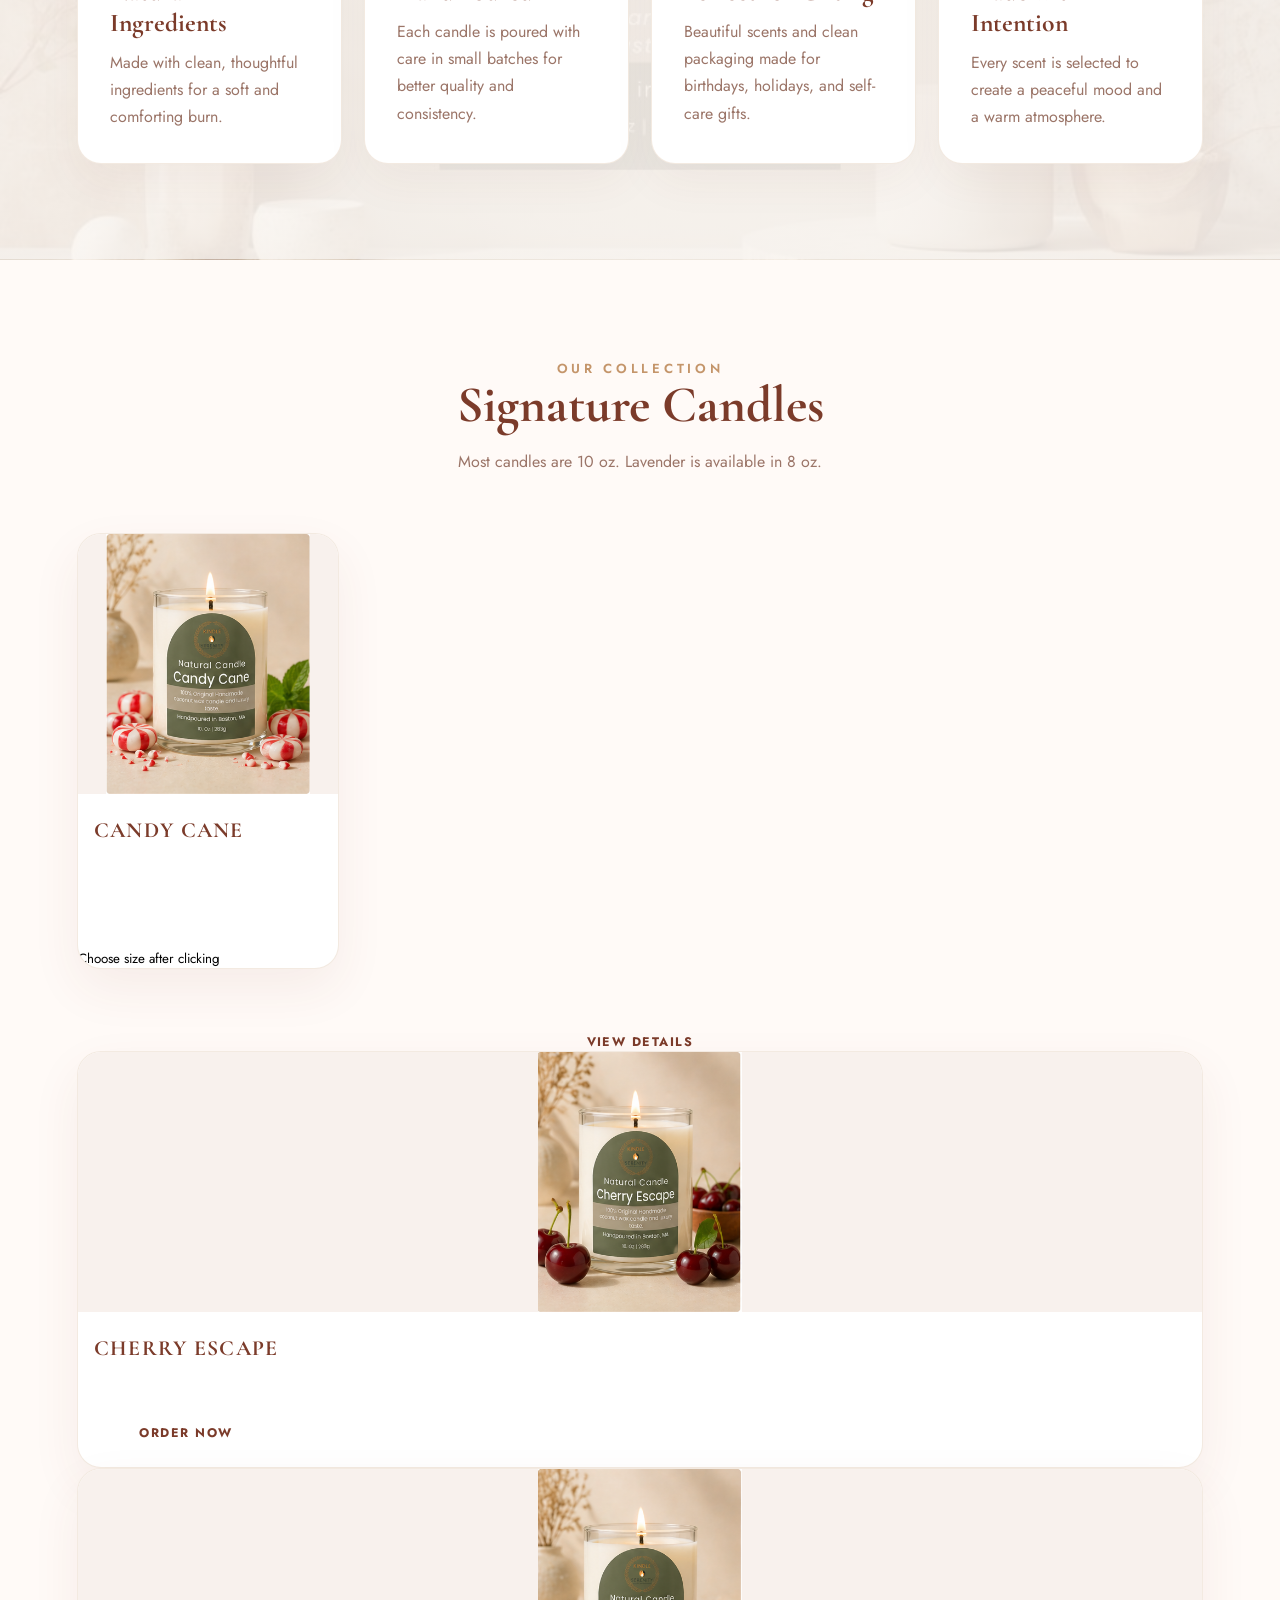
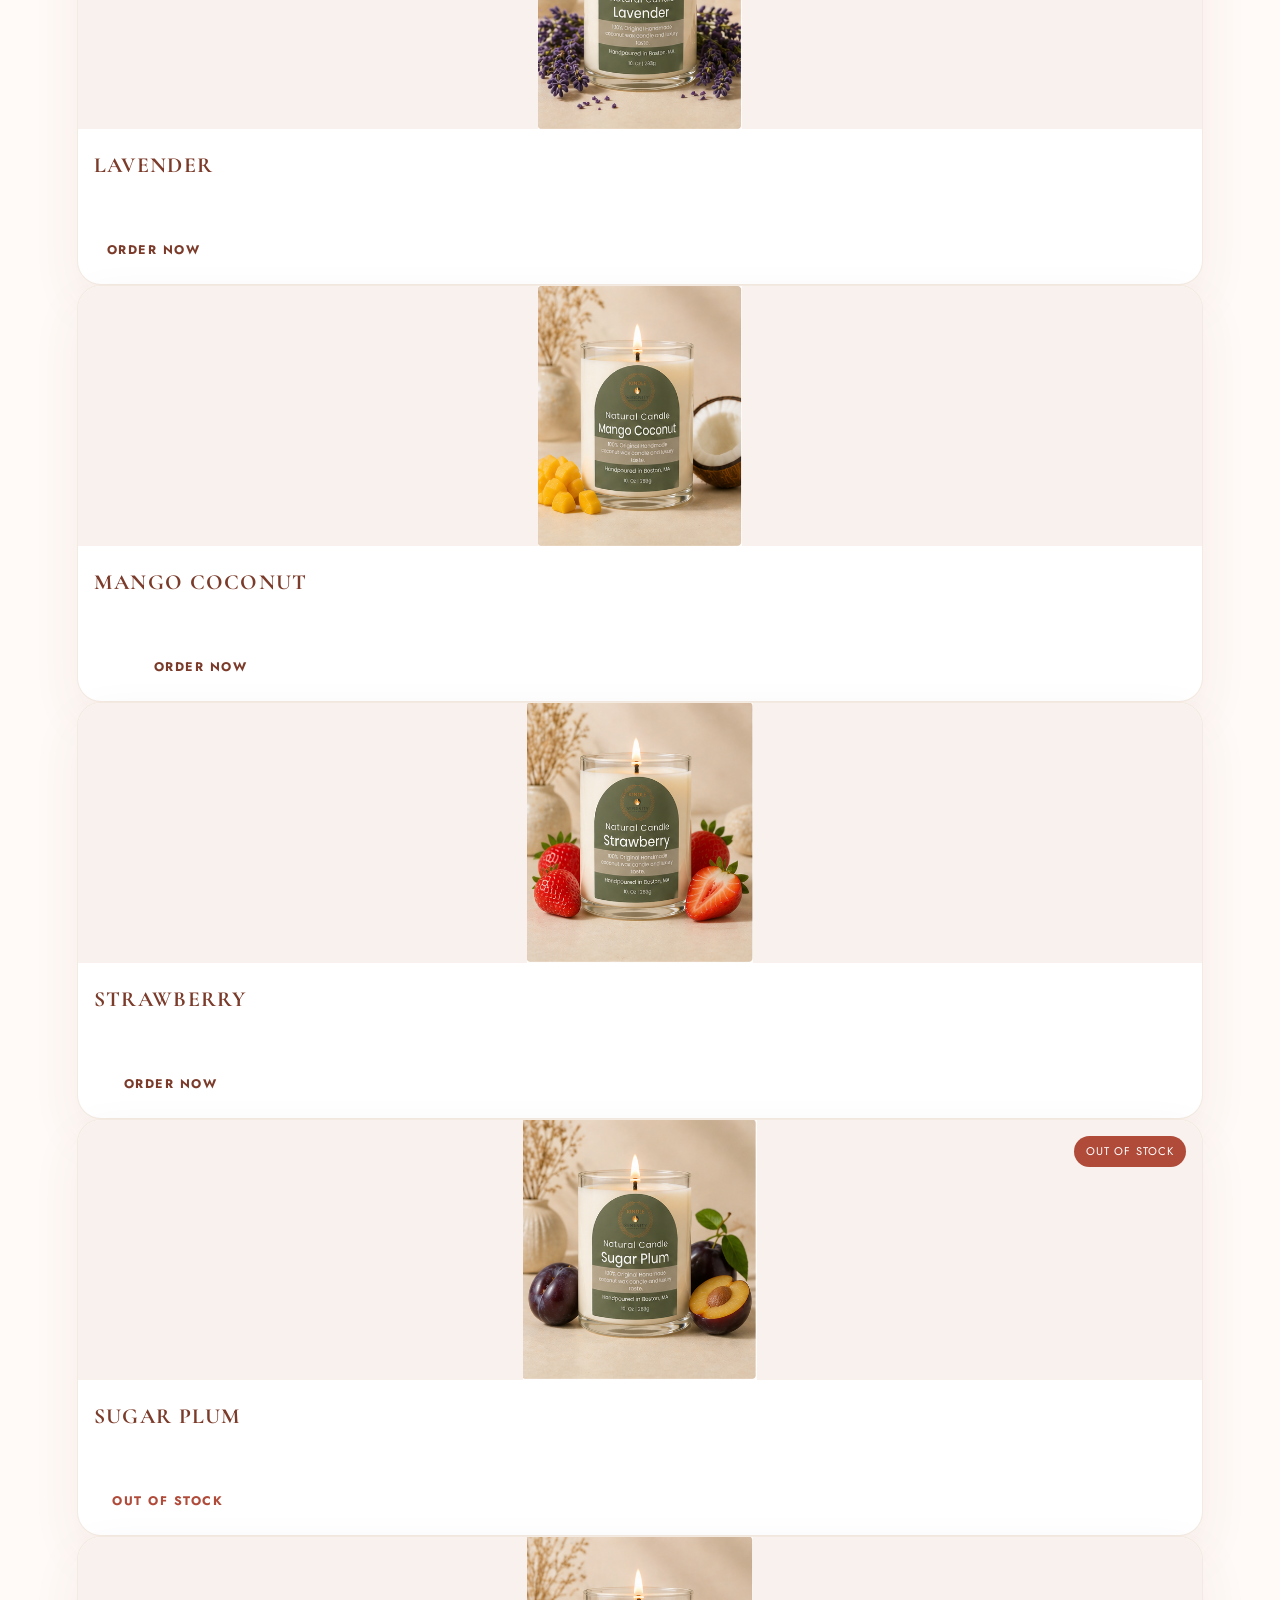
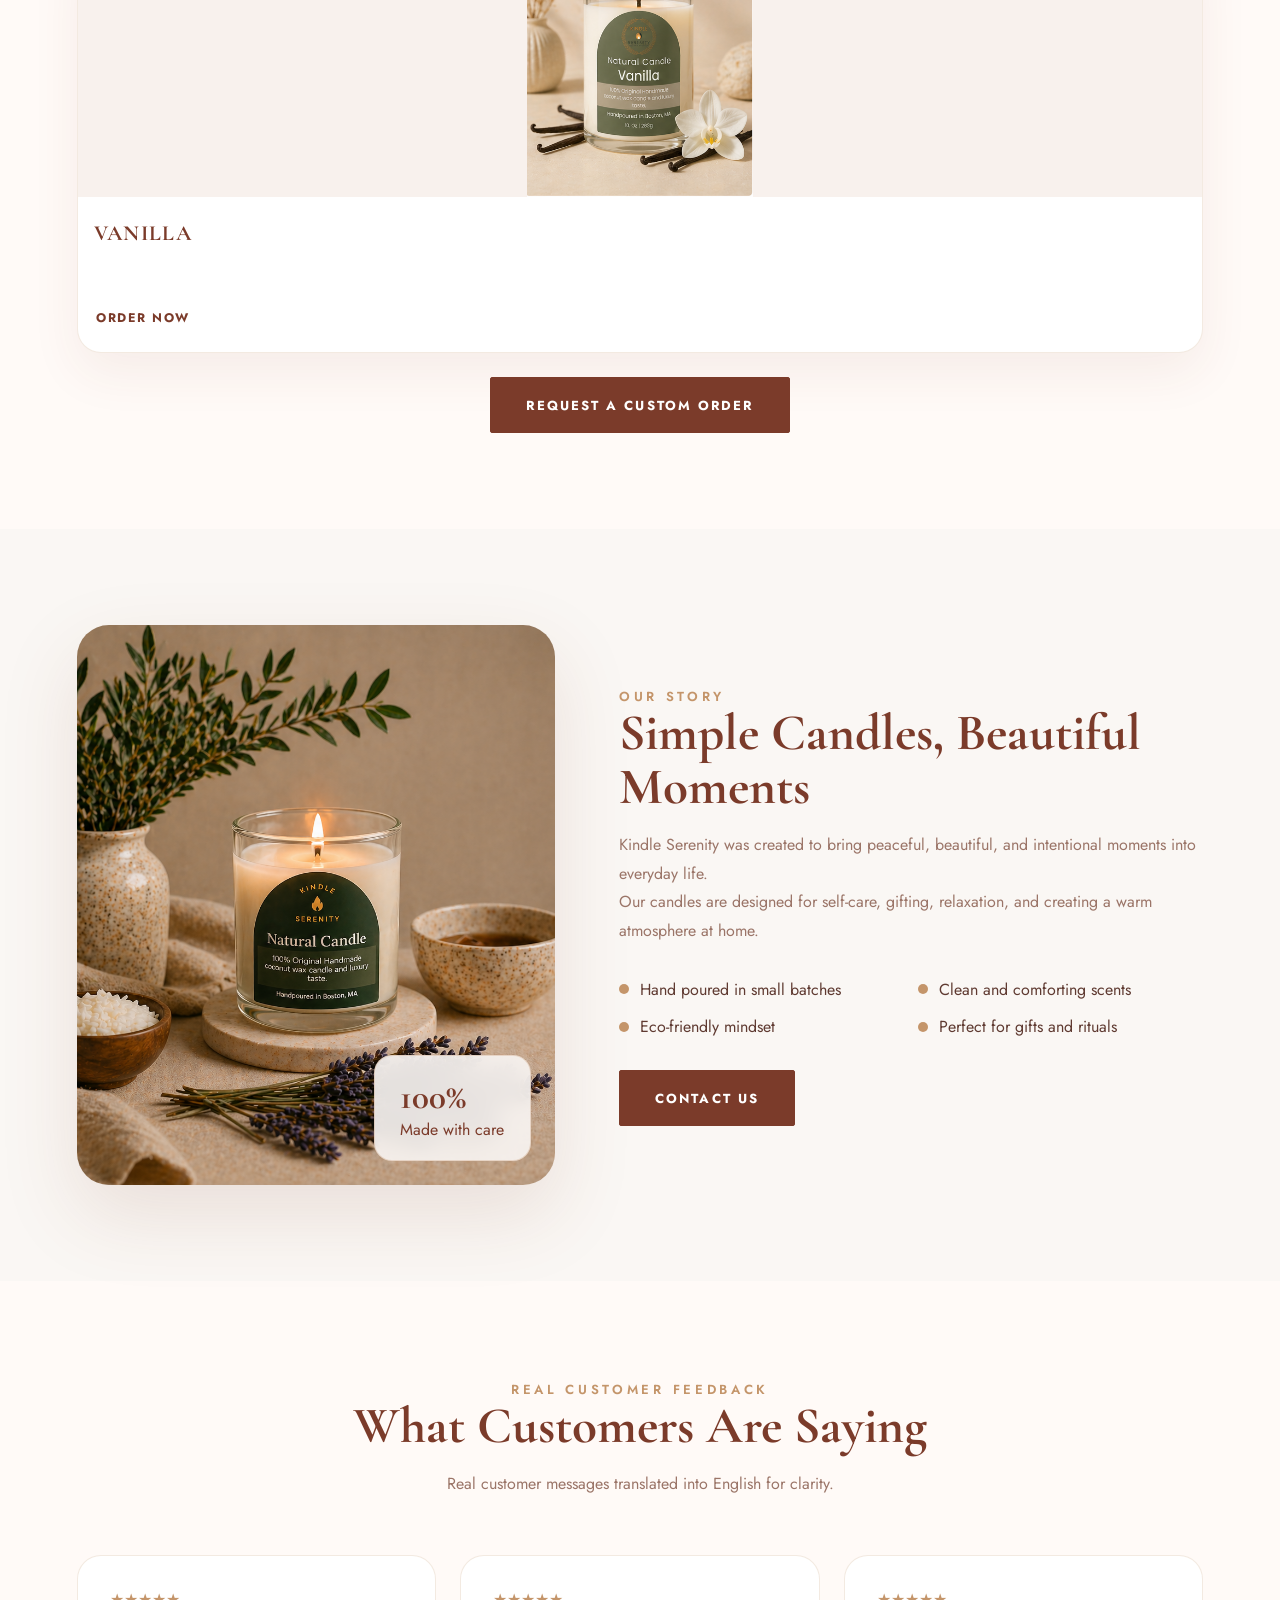
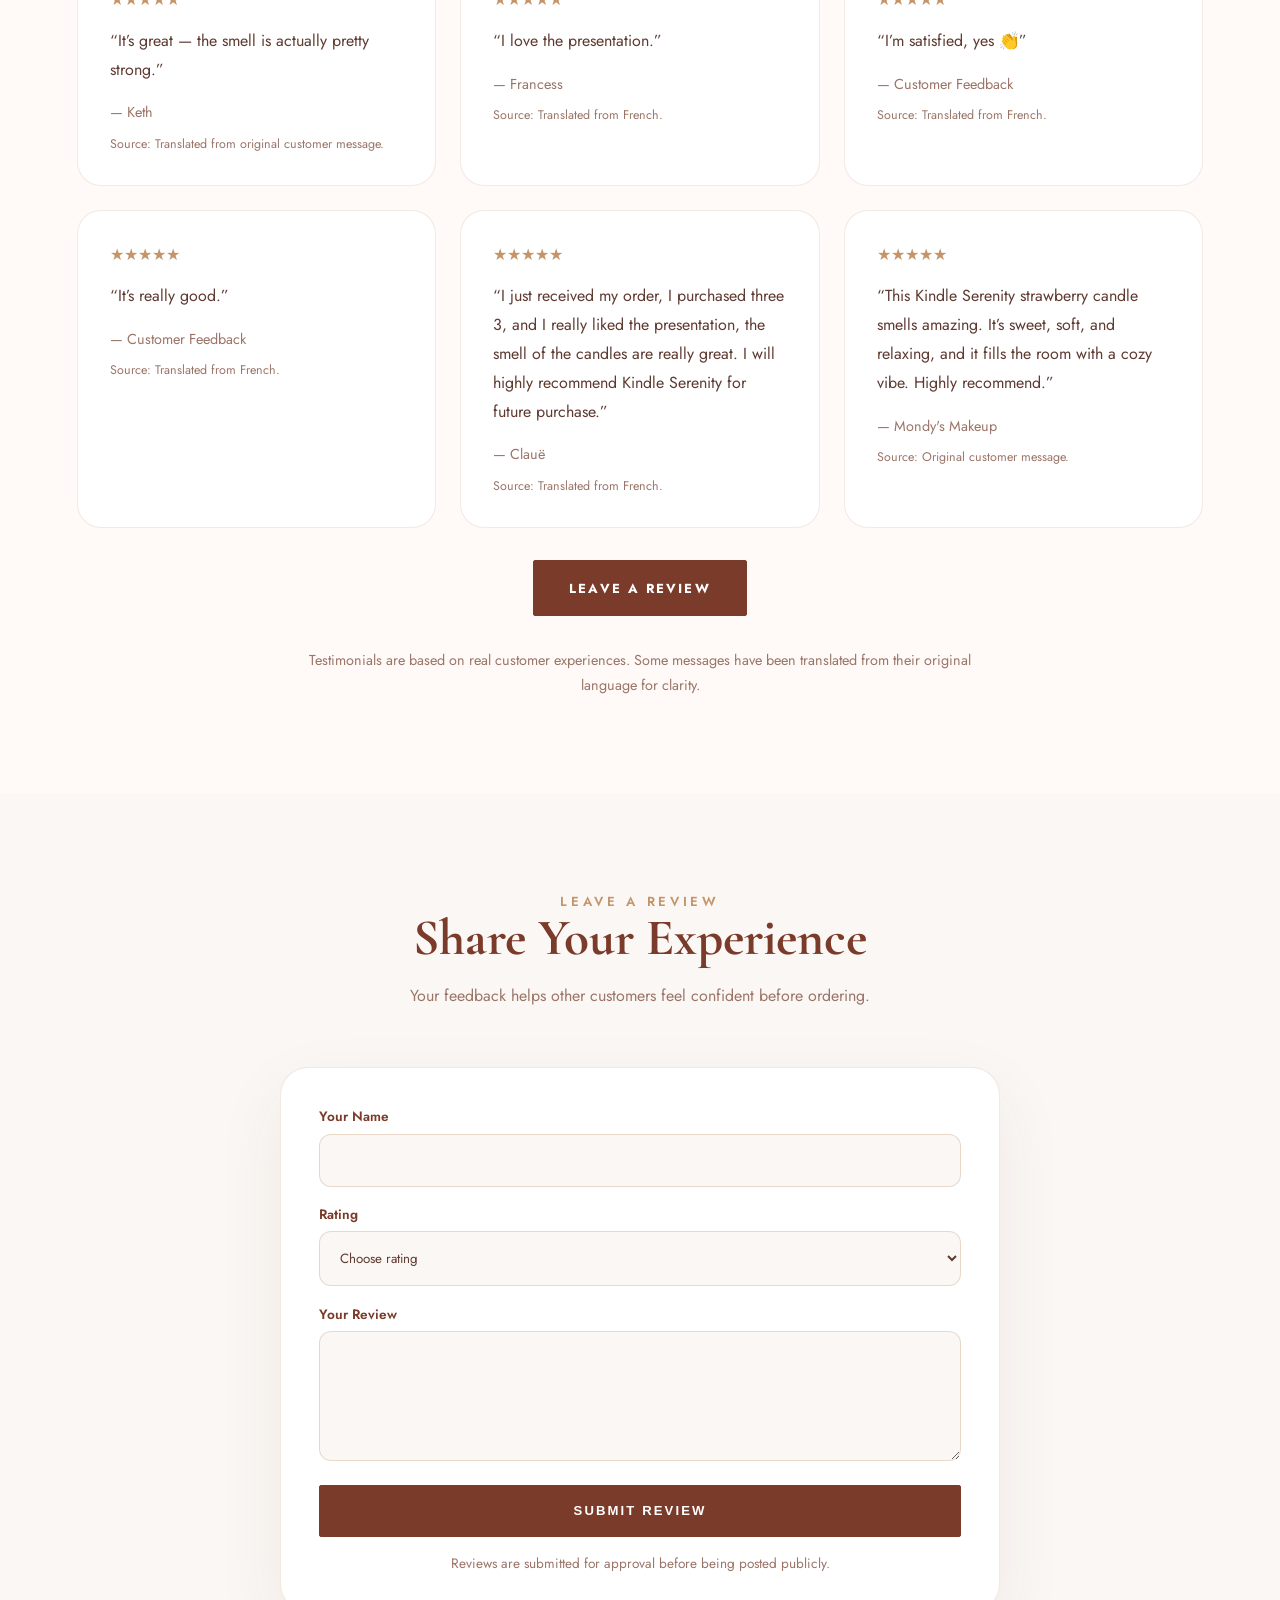
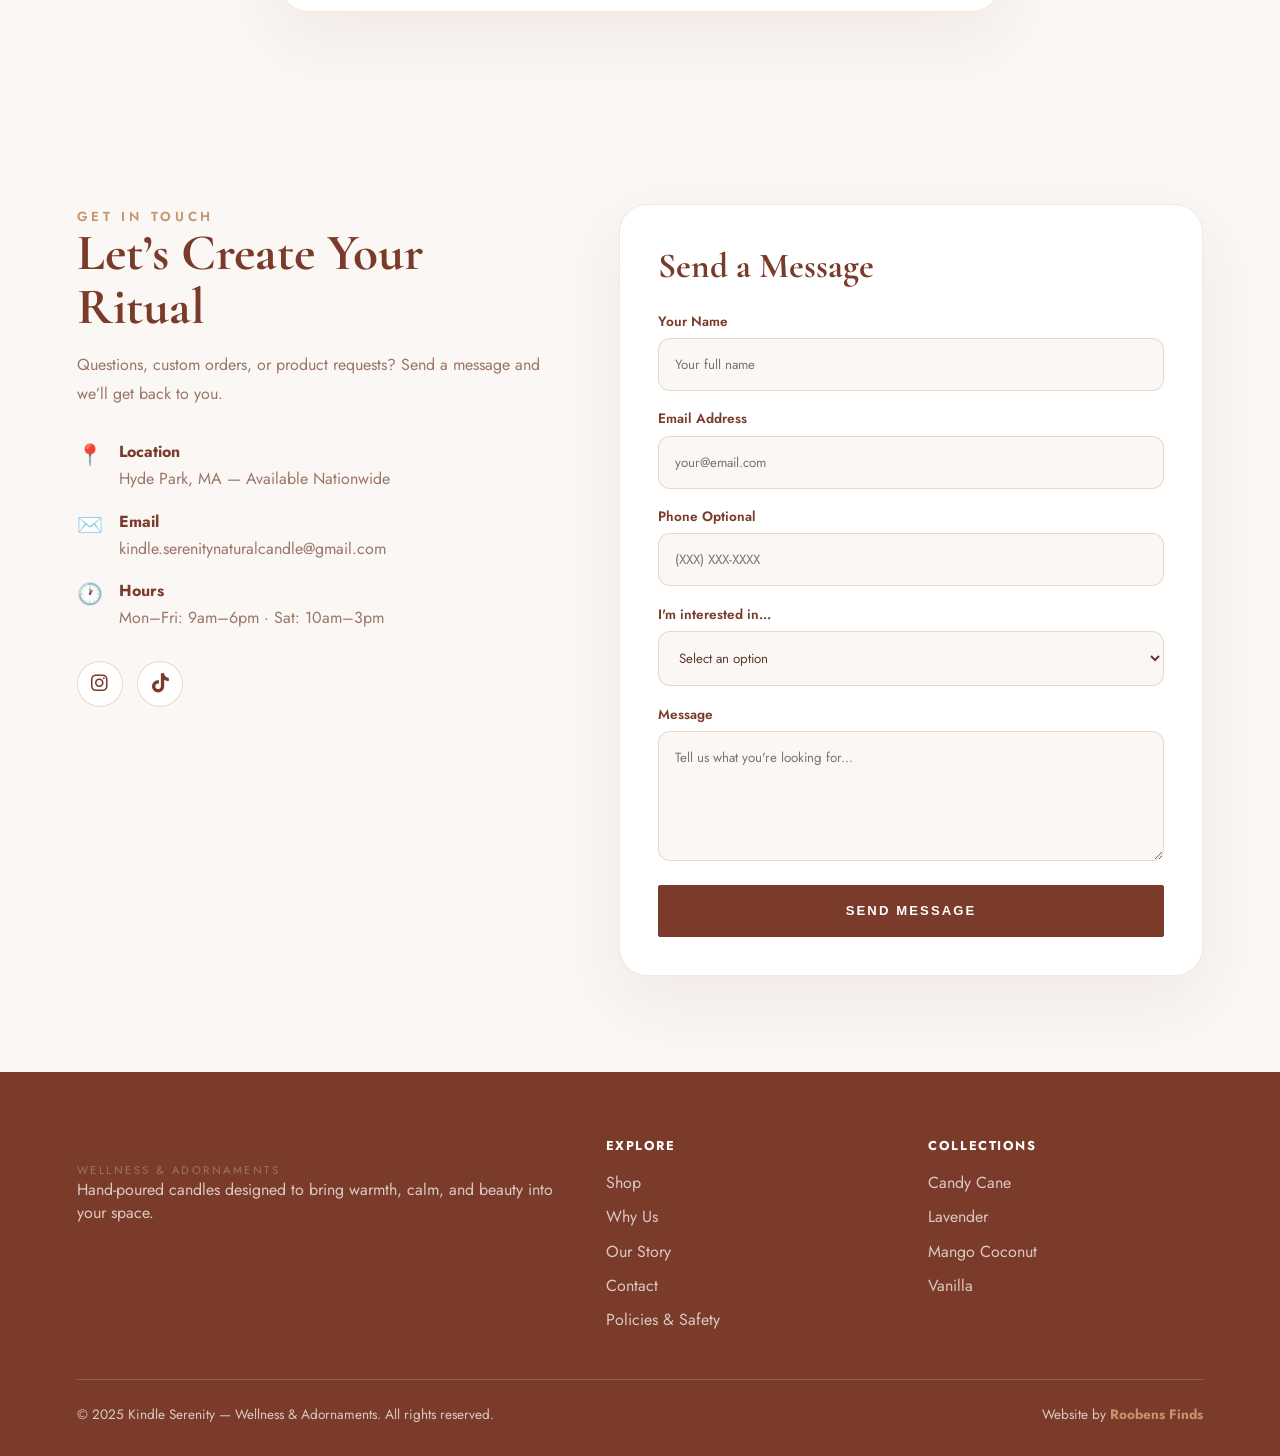
==== commit 014d8e82: "update changes" ====
--- a/index.html
+++ b/index.html
@@ -173,8 +173,7 @@
         </div>
         <div class="product-info">
           <div class="product-name">Cherry Escape</div>
-          <div class="product-sub">10 oz — $19.99</div>Choose size after clicking</div>
-          <div class="product-price">View Details</div>
+          <div class="product-price">Order Now</div>
         </div>
       </button>
 
@@ -192,8 +191,7 @@
         </div>
         <div class="product-info">
           <div class="product-name">Lavender</div>
-          <div class="product-sub">8 oz — $14.99</div>Choose size after clicking</div>
-          <div class="product-price">View Details</div>
+          <div class="product-price">Order Now</div>
         </div>
       </button>
 
@@ -211,8 +209,7 @@
         </div>
         <div class="product-info">
           <div class="product-name">Mango Coconut</div>
-          <div class="product-sub">10 oz — $19.99</div>Choose size after clicking</div>
-          <div class="product-price">View Details</div>
+          <div class="product-price">Order Now</div>
         </div>
       </button>
 
@@ -230,8 +227,7 @@
         </div>
         <div class="product-info">
           <div class="product-name">Strawberry</div>
-          <div class="product-sub">10 oz — $19.99</div>Choose size after clicking</div>
-          <div class="product-price">View Details</div>
+          <div class="product-price">Order Now</div>
         </div>
       </button>
 
@@ -251,7 +247,6 @@
         </div>
         <div class="product-info">
           <div class="product-name">Sugar Plum</div>
-          <div class="product-sub">10 oz — $19.99</div>Choose size after clicking</div>
           <div class="product-price out-text">Out of Stock</div>
         </div>
       </button>
@@ -271,8 +266,7 @@
         </div>
         <div class="product-info">
           <div class="product-name">Vanilla</div>
-          <div class="product-sub">10 oz — $19.99</div>Choose size after clicking</div>
-          <div class="product-price">View Details</div>
+          <div class="product-price">Order Now</div>
         </div>
       </button>
     </div>
--- a/style.css
+++ b/style.css
@@ -370,19 +370,21 @@
 }
 
 .product-img {
-  position: relative;
   width: 100%;
   height: 260px;
+  display: flex;
+  align-items: center;
+  justify-content: center;
   background: #f8f1ed;
   overflow: hidden;
-  padding: 0;
 }
 
 .product-img img {
-  width: 100%;
-  height: 100%;
-  object-fit: cover;
-  object-position: center;
+  max-width: 100%;
+  max-height: 100%;
+  width: auto;
+  height: auto;
+  object-fit: contain; /* ← KEY FIX */
 }
 
 .product-badge {
@@ -1006,10 +1008,6 @@
     grid-template-columns: 1fr;
   }
 
-  .products-grid {
-    max-width: 430px;
-  }
-
   .product-img {
     height: 300px;
   }
